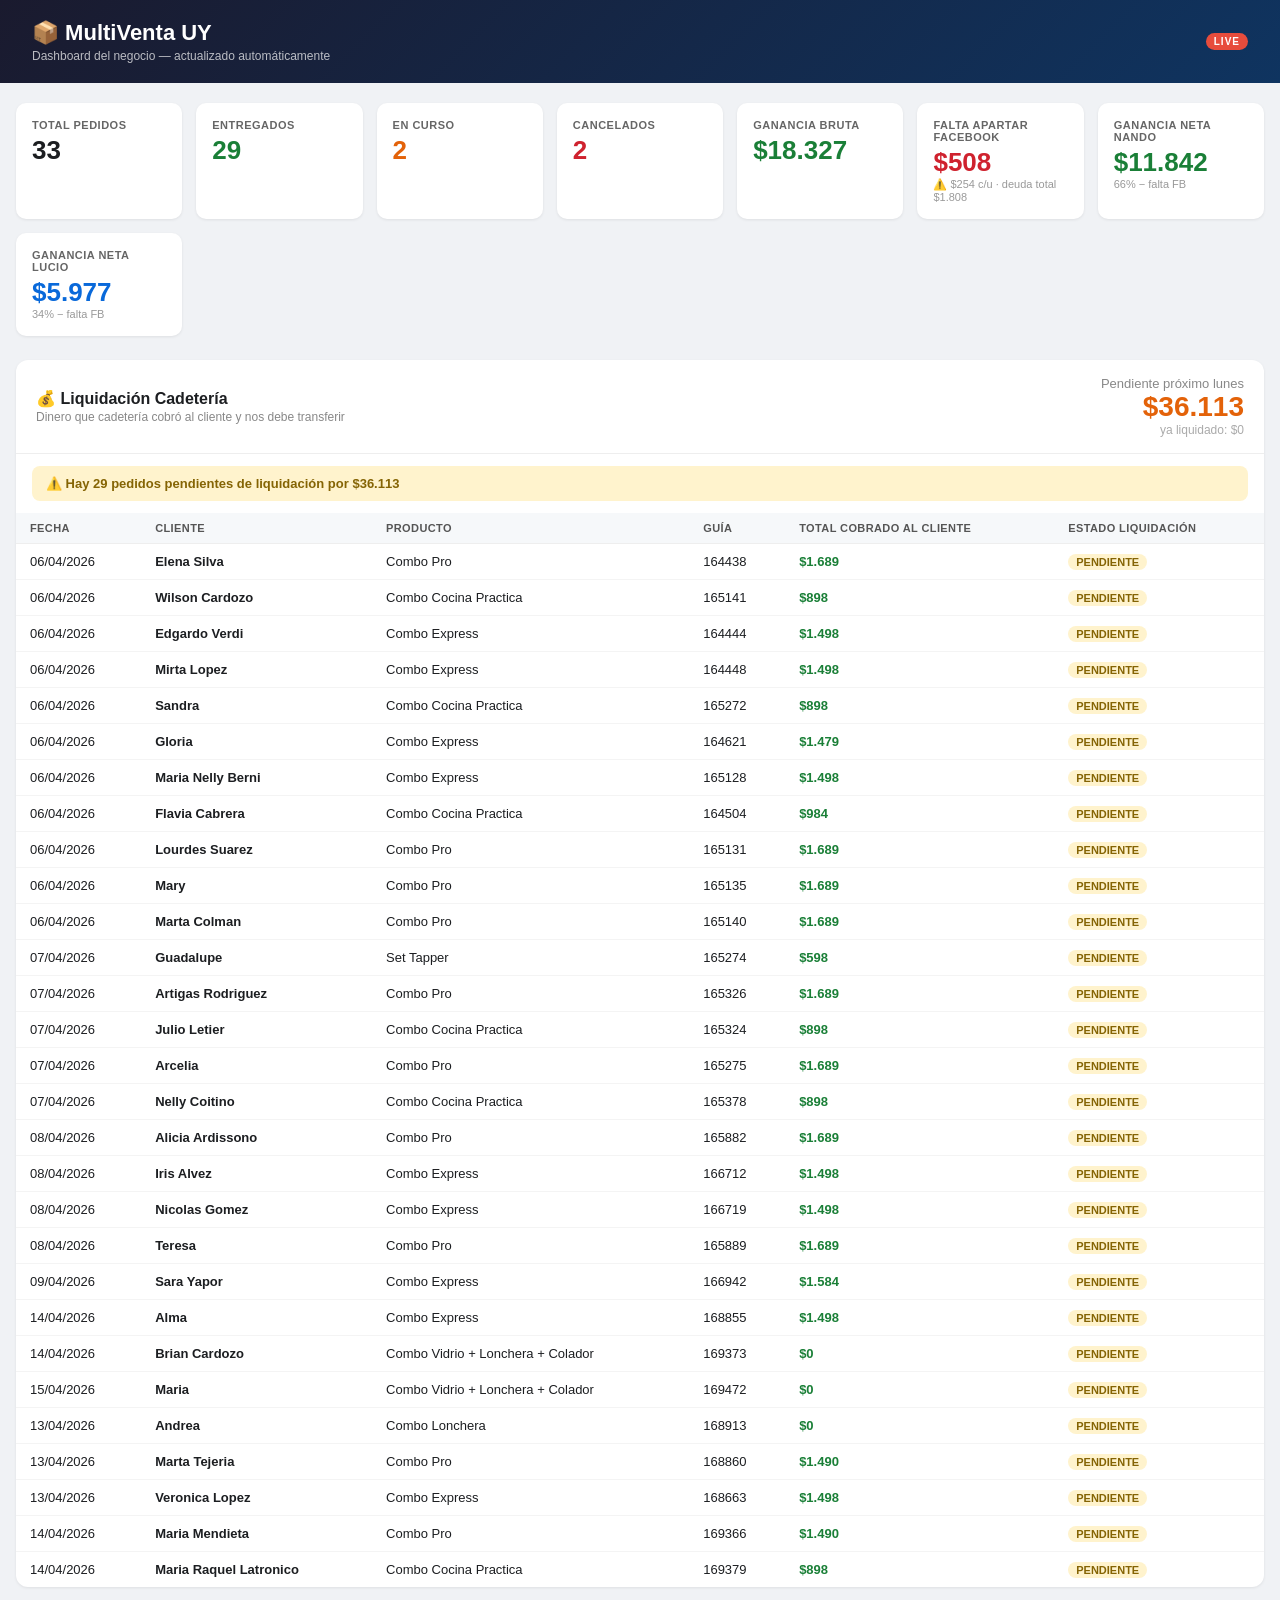
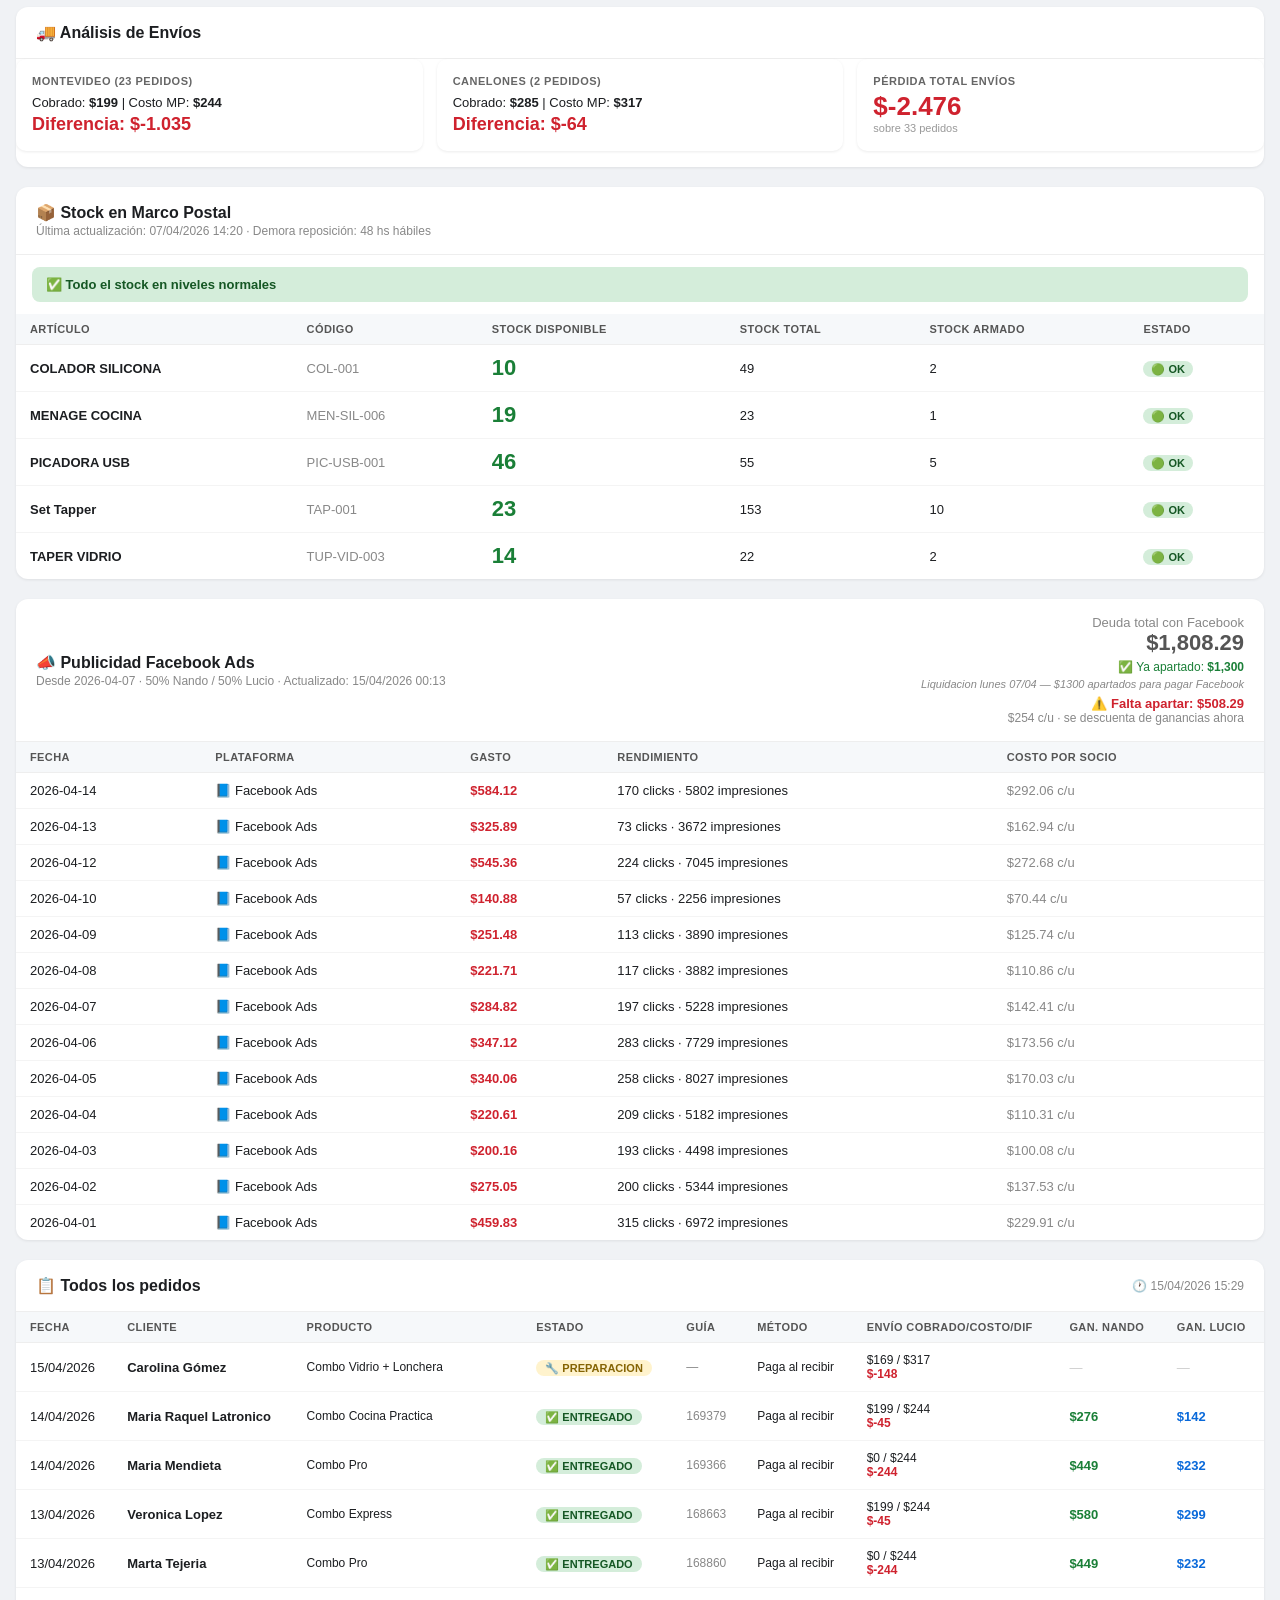
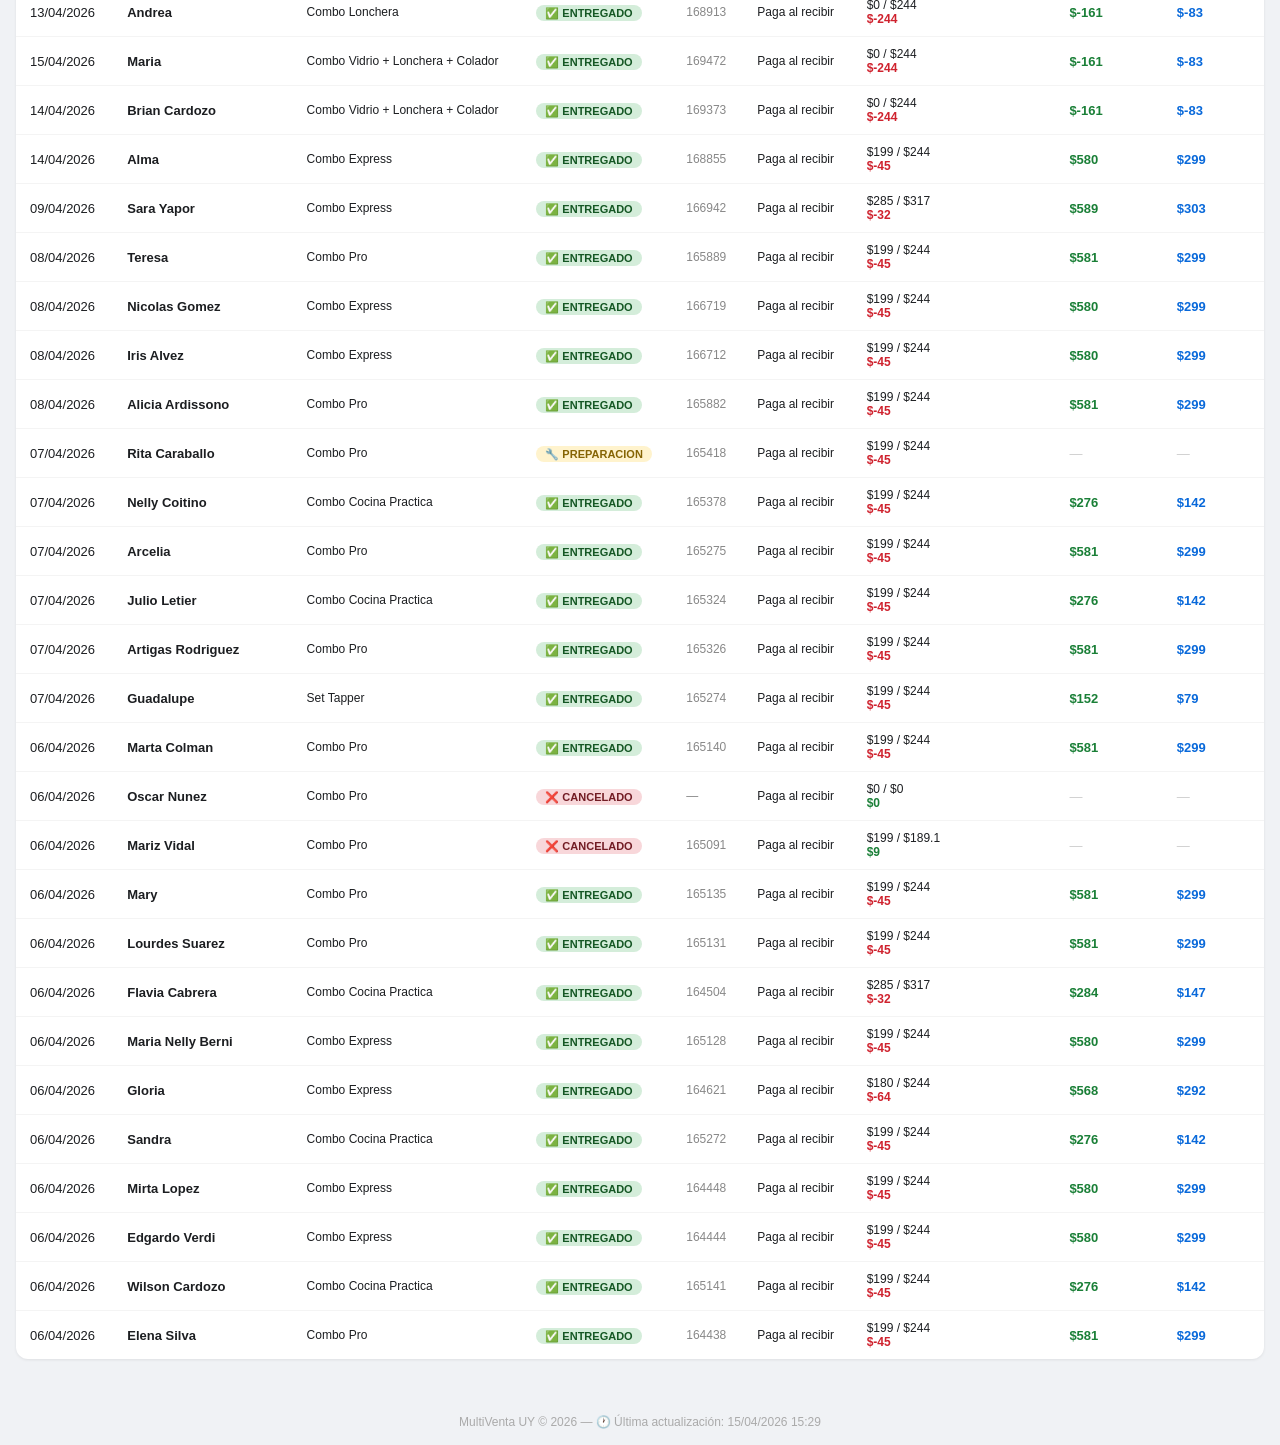
==== index.html @ f20fbdf5 "Dashboard 15/04/2026 15:29" ====
<!DOCTYPE html>
<html lang="es">
<head>
  <meta charset="UTF-8">
  <meta name="viewport" content="width=device-width,initial-scale=1">
  <title>MultiVenta UY — Dashboard</title>
  <style>
    *{box-sizing:border-box;margin:0;padding:0}
    body{font-family:-apple-system,BlinkMacSystemFont,'Segoe UI',sans-serif;background:#f0f2f5;color:#1c1e21}
    header{background:linear-gradient(135deg,#1a1a2e,#0f3460);color:white;padding:20px 32px;display:flex;align-items:center;justify-content:space-between}
    header h1{font-size:22px;font-weight:800}
    header p{font-size:12px;opacity:.7;margin-top:3px}
    .badge-live{background:#e74c3c;color:white;font-size:10px;font-weight:700;padding:3px 8px;border-radius:20px;letter-spacing:1px}
    .container{max-width:1300px;margin:0 auto;padding:20px 16px}
    .cards{display:grid;grid-template-columns:repeat(auto-fit,minmax(155px,1fr));gap:14px;margin-bottom:24px}
    .card{background:white;border-radius:10px;padding:16px;box-shadow:0 1px 3px rgba(0,0,0,.08)}
    .card .label{font-size:11px;color:#666;font-weight:700;text-transform:uppercase;letter-spacing:.5px;margin-bottom:6px}
    .card .valor{font-size:26px;font-weight:800;line-height:1}
    .card .sub{font-size:11px;color:#999;margin-top:3px}
    .card.verde .valor{color:#1a7f37}.card.azul .valor{color:#0969da}
    .card.naranja .valor{color:#e36209}.card.rojo .valor{color:#cf222e}
    .section{background:white;border-radius:12px;box-shadow:0 1px 3px rgba(0,0,0,.08);margin-bottom:20px;overflow:hidden}
    .section-header{padding:16px 20px;border-bottom:1px solid #eee;display:flex;align-items:center;justify-content:space-between;flex-wrap:wrap;gap:8px}
    .section-header h2{font-size:16px;font-weight:800}
    .sub-desc{font-size:12px;color:#888;margin-top:2px}
    .update{font-size:12px;color:#888}
    .alert-box{margin:12px 16px;padding:10px 14px;border-radius:8px;font-size:13px;font-weight:600}
    .alert-box.verde{background:#d4edda;color:#155724}
    .alert-box.naranja{background:#fff3cd;color:#856404}
    .alert-box.rojo{background:#f8d7da;color:#721c24}
    table{width:100%;border-collapse:collapse}
    th{background:#f6f8fa;padding:9px 14px;text-align:left;font-size:11px;font-weight:700;color:#555;text-transform:uppercase;letter-spacing:.4px;border-bottom:1px solid #eee}
    td{padding:10px 14px;font-size:13px;border-bottom:1px solid #f4f4f4;vertical-align:middle}
    tr:last-child td{border-bottom:none}
    tr:hover td{background:#fafbfc}
    .footer{text-align:center;padding:16px;font-size:12px;color:#aaa}
    @media(max-width:600px){.cards{grid-template-columns:1fr 1fr}td,th{padding:8px 10px;font-size:12px}}
  </style>
</head>
<body>
<header>
  <div><h1>📦 MultiVenta UY</h1><p>Dashboard del negocio — actualizado automáticamente</p></div>
  <span class="badge-live">LIVE</span>
</header>
<div class="container">
  
    <div class="cards">
      <div class="card"><div class="label">Total pedidos</div><div class="valor">33</div></div>
      <div class="card verde"><div class="label">Entregados</div><div class="valor">29</div></div>
      <div class="card naranja"><div class="label">En curso</div><div class="valor">2</div></div>
      <div class="card rojo"><div class="label">Cancelados</div><div class="valor">2</div></div>
      <div class="card"><div class="label">Ganancia bruta</div><div class="valor" style="color:#1a7f37">$18.327</div></div>
      <div class="card rojo"><div class="label">Falta apartar Facebook</div><div class="valor">$508</div><div class="sub">⚠️ $254 c/u · deuda total $1.808</div></div>
      <div class="card verde"><div class="label">Ganancia NETA Nando</div><div class="valor">$11.842</div><div class="sub">66% − falta FB</div></div>
      <div class="card azul"><div class="label">Ganancia NETA Lucio</div><div class="valor">$5.977</div><div class="sub">34% − falta FB</div></div>
    </div>
  
    <div class="section">
      <div class="section-header">
        <div>
          <h2>💰 Liquidación Cadetería</h2>
          <p class="sub-desc">Dinero que cadetería cobró al cliente y nos debe transferir</p>
        </div>
        <div style="text-align:right">
          <div style="font-size:13px;color:#888">Pendiente próximo lunes</div>
          <div style="font-size:28px;font-weight:800;color:#e36209">$36.113</div>
          <div style="font-size:12px;color:#aaa">ya liquidado: $0</div>
        </div>
      </div>
      <div class="alert-box naranja">⚠️ Hay <strong>29 pedidos</strong> pendientes de liquidación por <strong>$36.113</strong></div>
      <div style="overflow-x:auto"><table>
        <thead><tr><th>Fecha</th><th>Cliente</th><th>Producto</th><th>Guía</th><th>Total cobrado al cliente</th><th>Estado liquidación</th></tr></thead>
        <tbody><tr>
          <td>06/04/2026</td><td><strong>Elena Silva</strong></td>
          <td>Combo Pro</td><td>164438</td>
          <td style="color:#1a7f37;font-weight:700">$1.689</td>
          <td><span style="background:#fff3cd;color:#856404;padding:2px 8px;border-radius:8px;font-size:11px;font-weight:700">PENDIENTE</span></td>
        </tr><tr>
          <td>06/04/2026</td><td><strong>Wilson Cardozo</strong></td>
          <td>Combo Cocina Practica</td><td>165141</td>
          <td style="color:#1a7f37;font-weight:700">$898</td>
          <td><span style="background:#fff3cd;color:#856404;padding:2px 8px;border-radius:8px;font-size:11px;font-weight:700">PENDIENTE</span></td>
        </tr><tr>
          <td>06/04/2026</td><td><strong>Edgardo Verdi</strong></td>
          <td>Combo Express</td><td>164444</td>
          <td style="color:#1a7f37;font-weight:700">$1.498</td>
          <td><span style="background:#fff3cd;color:#856404;padding:2px 8px;border-radius:8px;font-size:11px;font-weight:700">PENDIENTE</span></td>
        </tr><tr>
          <td>06/04/2026</td><td><strong>Mirta Lopez</strong></td>
          <td>Combo Express</td><td>164448</td>
          <td style="color:#1a7f37;font-weight:700">$1.498</td>
          <td><span style="background:#fff3cd;color:#856404;padding:2px 8px;border-radius:8px;font-size:11px;font-weight:700">PENDIENTE</span></td>
        </tr><tr>
          <td>06/04/2026</td><td><strong>Sandra</strong></td>
          <td>Combo Cocina Practica</td><td>165272</td>
          <td style="color:#1a7f37;font-weight:700">$898</td>
          <td><span style="background:#fff3cd;color:#856404;padding:2px 8px;border-radius:8px;font-size:11px;font-weight:700">PENDIENTE</span></td>
        </tr><tr>
          <td>06/04/2026</td><td><strong>Gloria</strong></td>
          <td>Combo Express</td><td>164621</td>
          <td style="color:#1a7f37;font-weight:700">$1.479</td>
          <td><span style="background:#fff3cd;color:#856404;padding:2px 8px;border-radius:8px;font-size:11px;font-weight:700">PENDIENTE</span></td>
        </tr><tr>
          <td>06/04/2026</td><td><strong>Maria Nelly Berni</strong></td>
          <td>Combo Express</td><td>165128</td>
          <td style="color:#1a7f37;font-weight:700">$1.498</td>
          <td><span style="background:#fff3cd;color:#856404;padding:2px 8px;border-radius:8px;font-size:11px;font-weight:700">PENDIENTE</span></td>
        </tr><tr>
          <td>06/04/2026</td><td><strong>Flavia Cabrera</strong></td>
          <td>Combo Cocina Practica</td><td>164504</td>
          <td style="color:#1a7f37;font-weight:700">$984</td>
          <td><span style="background:#fff3cd;color:#856404;padding:2px 8px;border-radius:8px;font-size:11px;font-weight:700">PENDIENTE</span></td>
        </tr><tr>
          <td>06/04/2026</td><td><strong>Lourdes Suarez</strong></td>
          <td>Combo Pro</td><td>165131</td>
          <td style="color:#1a7f37;font-weight:700">$1.689</td>
          <td><span style="background:#fff3cd;color:#856404;padding:2px 8px;border-radius:8px;font-size:11px;font-weight:700">PENDIENTE</span></td>
        </tr><tr>
          <td>06/04/2026</td><td><strong>Mary</strong></td>
          <td>Combo Pro</td><td>165135</td>
          <td style="color:#1a7f37;font-weight:700">$1.689</td>
          <td><span style="background:#fff3cd;color:#856404;padding:2px 8px;border-radius:8px;font-size:11px;font-weight:700">PENDIENTE</span></td>
        </tr><tr>
          <td>06/04/2026</td><td><strong>Marta Colman</strong></td>
          <td>Combo Pro</td><td>165140</td>
          <td style="color:#1a7f37;font-weight:700">$1.689</td>
          <td><span style="background:#fff3cd;color:#856404;padding:2px 8px;border-radius:8px;font-size:11px;font-weight:700">PENDIENTE</span></td>
        </tr><tr>
          <td>07/04/2026</td><td><strong>Guadalupe</strong></td>
          <td>Set Tapper</td><td>165274</td>
          <td style="color:#1a7f37;font-weight:700">$598</td>
          <td><span style="background:#fff3cd;color:#856404;padding:2px 8px;border-radius:8px;font-size:11px;font-weight:700">PENDIENTE</span></td>
        </tr><tr>
          <td>07/04/2026</td><td><strong>Artigas Rodriguez</strong></td>
          <td>Combo Pro</td><td>165326</td>
          <td style="color:#1a7f37;font-weight:700">$1.689</td>
          <td><span style="background:#fff3cd;color:#856404;padding:2px 8px;border-radius:8px;font-size:11px;font-weight:700">PENDIENTE</span></td>
        </tr><tr>
          <td>07/04/2026</td><td><strong>Julio Letier</strong></td>
          <td>Combo Cocina Practica</td><td>165324</td>
          <td style="color:#1a7f37;font-weight:700">$898</td>
          <td><span style="background:#fff3cd;color:#856404;padding:2px 8px;border-radius:8px;font-size:11px;font-weight:700">PENDIENTE</span></td>
        </tr><tr>
          <td>07/04/2026</td><td><strong>Arcelia</strong></td>
          <td>Combo Pro</td><td>165275</td>
          <td style="color:#1a7f37;font-weight:700">$1.689</td>
          <td><span style="background:#fff3cd;color:#856404;padding:2px 8px;border-radius:8px;font-size:11px;font-weight:700">PENDIENTE</span></td>
        </tr><tr>
          <td>07/04/2026</td><td><strong>Nelly Coitino</strong></td>
          <td>Combo Cocina Practica</td><td>165378</td>
          <td style="color:#1a7f37;font-weight:700">$898</td>
          <td><span style="background:#fff3cd;color:#856404;padding:2px 8px;border-radius:8px;font-size:11px;font-weight:700">PENDIENTE</span></td>
        </tr><tr>
          <td>08/04/2026</td><td><strong>Alicia Ardissono</strong></td>
          <td>Combo Pro</td><td>165882</td>
          <td style="color:#1a7f37;font-weight:700">$1.689</td>
          <td><span style="background:#fff3cd;color:#856404;padding:2px 8px;border-radius:8px;font-size:11px;font-weight:700">PENDIENTE</span></td>
        </tr><tr>
          <td>08/04/2026</td><td><strong>Iris Alvez</strong></td>
          <td>Combo Express</td><td>166712</td>
          <td style="color:#1a7f37;font-weight:700">$1.498</td>
          <td><span style="background:#fff3cd;color:#856404;padding:2px 8px;border-radius:8px;font-size:11px;font-weight:700">PENDIENTE</span></td>
        </tr><tr>
          <td>08/04/2026</td><td><strong>Nicolas Gomez</strong></td>
          <td>Combo Express</td><td>166719</td>
          <td style="color:#1a7f37;font-weight:700">$1.498</td>
          <td><span style="background:#fff3cd;color:#856404;padding:2px 8px;border-radius:8px;font-size:11px;font-weight:700">PENDIENTE</span></td>
        </tr><tr>
          <td>08/04/2026</td><td><strong>Teresa</strong></td>
          <td>Combo Pro</td><td>165889</td>
          <td style="color:#1a7f37;font-weight:700">$1.689</td>
          <td><span style="background:#fff3cd;color:#856404;padding:2px 8px;border-radius:8px;font-size:11px;font-weight:700">PENDIENTE</span></td>
        </tr><tr>
          <td>09/04/2026</td><td><strong>Sara Yapor</strong></td>
          <td>Combo Express</td><td>166942</td>
          <td style="color:#1a7f37;font-weight:700">$1.584</td>
          <td><span style="background:#fff3cd;color:#856404;padding:2px 8px;border-radius:8px;font-size:11px;font-weight:700">PENDIENTE</span></td>
        </tr><tr>
          <td>14/04/2026</td><td><strong>Alma</strong></td>
          <td>Combo Express</td><td>168855</td>
          <td style="color:#1a7f37;font-weight:700">$1.498</td>
          <td><span style="background:#fff3cd;color:#856404;padding:2px 8px;border-radius:8px;font-size:11px;font-weight:700">PENDIENTE</span></td>
        </tr><tr>
          <td>14/04/2026</td><td><strong>Brian Cardozo</strong></td>
          <td>Combo Vidrio + Lonchera + Colador</td><td>169373</td>
          <td style="color:#1a7f37;font-weight:700">$0</td>
          <td><span style="background:#fff3cd;color:#856404;padding:2px 8px;border-radius:8px;font-size:11px;font-weight:700">PENDIENTE</span></td>
        </tr><tr>
          <td>15/04/2026</td><td><strong>Maria</strong></td>
          <td>Combo Vidrio + Lonchera + Colador</td><td>169472</td>
          <td style="color:#1a7f37;font-weight:700">$0</td>
          <td><span style="background:#fff3cd;color:#856404;padding:2px 8px;border-radius:8px;font-size:11px;font-weight:700">PENDIENTE</span></td>
        </tr><tr>
          <td>13/04/2026</td><td><strong>Andrea</strong></td>
          <td>Combo Lonchera</td><td>168913</td>
          <td style="color:#1a7f37;font-weight:700">$0</td>
          <td><span style="background:#fff3cd;color:#856404;padding:2px 8px;border-radius:8px;font-size:11px;font-weight:700">PENDIENTE</span></td>
        </tr><tr>
          <td>13/04/2026</td><td><strong>Marta Tejeria</strong></td>
          <td>Combo Pro</td><td>168860</td>
          <td style="color:#1a7f37;font-weight:700">$1.490</td>
          <td><span style="background:#fff3cd;color:#856404;padding:2px 8px;border-radius:8px;font-size:11px;font-weight:700">PENDIENTE</span></td>
        </tr><tr>
          <td>13/04/2026</td><td><strong>Veronica Lopez</strong></td>
          <td>Combo Express</td><td>168663</td>
          <td style="color:#1a7f37;font-weight:700">$1.498</td>
          <td><span style="background:#fff3cd;color:#856404;padding:2px 8px;border-radius:8px;font-size:11px;font-weight:700">PENDIENTE</span></td>
        </tr><tr>
          <td>14/04/2026</td><td><strong>Maria Mendieta</strong></td>
          <td>Combo Pro</td><td>169366</td>
          <td style="color:#1a7f37;font-weight:700">$1.490</td>
          <td><span style="background:#fff3cd;color:#856404;padding:2px 8px;border-radius:8px;font-size:11px;font-weight:700">PENDIENTE</span></td>
        </tr><tr>
          <td>14/04/2026</td><td><strong>Maria Raquel Latronico</strong></td>
          <td>Combo Cocina Practica</td><td>169379</td>
          <td style="color:#1a7f37;font-weight:700">$898</td>
          <td><span style="background:#fff3cd;color:#856404;padding:2px 8px;border-radius:8px;font-size:11px;font-weight:700">PENDIENTE</span></td>
        </tr></tbody>
      </table></div>
    </div>
  
    <div class="section">
      <div class="section-header"><h2>🚚 Análisis de Envíos</h2></div>
      <div class="cards" style="margin:0 0 16px 0">
        <div class="card"><div class="label">Montevideo (23 pedidos)</div>
          <div style="font-size:13px;margin-top:8px">Cobrado: <strong>$199</strong> | Costo MP: <strong>$244</strong></div>
          <div style="color:#cf222e;font-weight:700;font-size:18px;margin-top:4px">Diferencia: $-1.035</div>
        </div>
        <div class="card"><div class="label">Canelones (2 pedidos)</div>
          <div style="font-size:13px;margin-top:8px">Cobrado: <strong>$285</strong> | Costo MP: <strong>$317</strong></div>
          <div style="color:#cf222e;font-weight:700;font-size:18px;margin-top:4px">Diferencia: $-64</div>
        </div>
        <div class="card rojo"><div class="label">Pérdida total envíos</div>
          <div class="valor">$-2.476</div>
          <div class="sub">sobre 33 pedidos</div>
        </div>
      </div>
    </div>
  
    <div class="section">
      <div class="section-header">
        <div><h2>📦 Stock en Marco Postal</h2><p class="sub-desc">Última actualización: 07/04/2026 14:20 · Demora reposición: 48 hs hábiles</p></div>
      </div>
      <div class="alert-box verde">✅ Todo el stock en niveles normales</div>
      <div style="overflow-x:auto"><table>
        <thead><tr><th>Artículo</th><th>Código</th><th>Stock disponible</th><th>Stock total</th><th>Stock armado</th><th>Estado</th></tr></thead>
        <tbody><tr>
          <td><strong>COLADOR SILICONA</strong></td><td style="color:#888">COL-001</td>
          <td style="font-size:22px;font-weight:800;color:#1a7f37">10</td>
          <td>49</td>
          <td>2</td>
          <td><span style="background:#d4edda;color:#155724;padding:2px 8px;border-radius:8px;font-size:11px;font-weight:700">🟢 OK</span></td>
        </tr><tr>
          <td><strong>MENAGE COCINA</strong></td><td style="color:#888">MEN-SIL-006</td>
          <td style="font-size:22px;font-weight:800;color:#1a7f37">19</td>
          <td>23</td>
          <td>1</td>
          <td><span style="background:#d4edda;color:#155724;padding:2px 8px;border-radius:8px;font-size:11px;font-weight:700">🟢 OK</span></td>
        </tr><tr>
          <td><strong>PICADORA USB</strong></td><td style="color:#888">PIC-USB-001</td>
          <td style="font-size:22px;font-weight:800;color:#1a7f37">46</td>
          <td>55</td>
          <td>5</td>
          <td><span style="background:#d4edda;color:#155724;padding:2px 8px;border-radius:8px;font-size:11px;font-weight:700">🟢 OK</span></td>
        </tr><tr>
          <td><strong>Set Tapper</strong></td><td style="color:#888">TAP-001</td>
          <td style="font-size:22px;font-weight:800;color:#1a7f37">23</td>
          <td>153</td>
          <td>10</td>
          <td><span style="background:#d4edda;color:#155724;padding:2px 8px;border-radius:8px;font-size:11px;font-weight:700">🟢 OK</span></td>
        </tr><tr>
          <td><strong>TAPER VIDRIO</strong></td><td style="color:#888">TUP-VID-003</td>
          <td style="font-size:22px;font-weight:800;color:#1a7f37">14</td>
          <td>22</td>
          <td>2</td>
          <td><span style="background:#d4edda;color:#155724;padding:2px 8px;border-radius:8px;font-size:11px;font-weight:700">🟢 OK</span></td>
        </tr></tbody>
      </table></div>
    </div>
  
    <div class="section">
      <div class="section-header">
        <div><h2>📣 Publicidad Facebook Ads</h2><p class="sub-desc">Desde 2026-04-07 · 50% Nando / 50% Lucio · Actualizado: 15/04/2026 00:13</p></div>
        <div style="text-align:right">
          <div style="font-size:13px;color:#888">Deuda total con Facebook</div>
          <div style="font-size:22px;font-weight:800;color:#555">$1,808.29</div>
          <div style="font-size:12px;color:#1a7f37;margin-top:4px">✅ Ya apartado: <strong>$1,300</strong></div>
          <div style="font-size:11px;color:#888;margin-top:4px;font-style:italic">Liquidacion lunes 07/04 — $1300 apartados para pagar Facebook</div>
          <div style="font-size:13px;color:#cf222e;font-weight:700;margin-top:6px">⚠️ Falta apartar: $508.29</div>
          <div style="font-size:12px;color:#888">$254 c/u · se descuenta de ganancias ahora</div>
        </div>
      </div>
      <div style="overflow-x:auto"><table>
        <thead><tr><th>Fecha</th><th>Plataforma</th><th>Gasto</th><th>Rendimiento</th><th>Costo por socio</th></tr></thead>
        <tbody><tr>
          <td>2026-04-14</td>
          <td>📘 Facebook Ads</td>
          <td style="color:#cf222e;font-weight:700">$584.12</td>
          <td>170 clicks · 5802 impresiones</td>
          <td style="color:#888">$292.06 c/u</td>
        </tr><tr>
          <td>2026-04-13</td>
          <td>📘 Facebook Ads</td>
          <td style="color:#cf222e;font-weight:700">$325.89</td>
          <td>73 clicks · 3672 impresiones</td>
          <td style="color:#888">$162.94 c/u</td>
        </tr><tr>
          <td>2026-04-12</td>
          <td>📘 Facebook Ads</td>
          <td style="color:#cf222e;font-weight:700">$545.36</td>
          <td>224 clicks · 7045 impresiones</td>
          <td style="color:#888">$272.68 c/u</td>
        </tr><tr>
          <td>2026-04-10</td>
          <td>📘 Facebook Ads</td>
          <td style="color:#cf222e;font-weight:700">$140.88</td>
          <td>57 clicks · 2256 impresiones</td>
          <td style="color:#888">$70.44 c/u</td>
        </tr><tr>
          <td>2026-04-09</td>
          <td>📘 Facebook Ads</td>
          <td style="color:#cf222e;font-weight:700">$251.48</td>
          <td>113 clicks · 3890 impresiones</td>
          <td style="color:#888">$125.74 c/u</td>
        </tr><tr>
          <td>2026-04-08</td>
          <td>📘 Facebook Ads</td>
          <td style="color:#cf222e;font-weight:700">$221.71</td>
          <td>117 clicks · 3882 impresiones</td>
          <td style="color:#888">$110.86 c/u</td>
        </tr><tr>
          <td>2026-04-07</td>
          <td>📘 Facebook Ads</td>
          <td style="color:#cf222e;font-weight:700">$284.82</td>
          <td>197 clicks · 5228 impresiones</td>
          <td style="color:#888">$142.41 c/u</td>
        </tr><tr>
          <td>2026-04-06</td>
          <td>📘 Facebook Ads</td>
          <td style="color:#cf222e;font-weight:700">$347.12</td>
          <td>283 clicks · 7729 impresiones</td>
          <td style="color:#888">$173.56 c/u</td>
        </tr><tr>
          <td>2026-04-05</td>
          <td>📘 Facebook Ads</td>
          <td style="color:#cf222e;font-weight:700">$340.06</td>
          <td>258 clicks · 8027 impresiones</td>
          <td style="color:#888">$170.03 c/u</td>
        </tr><tr>
          <td>2026-04-04</td>
          <td>📘 Facebook Ads</td>
          <td style="color:#cf222e;font-weight:700">$220.61</td>
          <td>209 clicks · 5182 impresiones</td>
          <td style="color:#888">$110.31 c/u</td>
        </tr><tr>
          <td>2026-04-03</td>
          <td>📘 Facebook Ads</td>
          <td style="color:#cf222e;font-weight:700">$200.16</td>
          <td>193 clicks · 4498 impresiones</td>
          <td style="color:#888">$100.08 c/u</td>
        </tr><tr>
          <td>2026-04-02</td>
          <td>📘 Facebook Ads</td>
          <td style="color:#cf222e;font-weight:700">$275.05</td>
          <td>200 clicks · 5344 impresiones</td>
          <td style="color:#888">$137.53 c/u</td>
        </tr><tr>
          <td>2026-04-01</td>
          <td>📘 Facebook Ads</td>
          <td style="color:#cf222e;font-weight:700">$459.83</td>
          <td>315 clicks · 6972 impresiones</td>
          <td style="color:#888">$229.91 c/u</td>
        </tr></tbody>
      </table></div>
    </div>
  
    <div class="section">
      <div class="section-header"><h2>📋 Todos los pedidos</h2><span class="update">🕐 15/04/2026 15:29</span></div>
      <div style="overflow-x:auto"><table>
        <thead><tr><th>Fecha</th><th>Cliente</th><th>Producto</th><th>Estado</th><th>Guía</th><th>Método</th><th>Envío cobrado/costo/dif</th><th>Gan. Nando</th><th>Gan. Lucio</th></tr></thead>
        <tbody><tr>
          <td>15/04/2026</td>
          <td><strong>Carolina Gómez</strong></td>
          <td style="font-size:12px">Combo Vidrio + Lonchera</td>
          <td><span style="background:#fff3cd;color:#856404;padding:2px 9px;border-radius:10px;font-size:11px;font-weight:700;white-space:nowrap">🔧 PREPARACION</span></td>
          <td style="color:#888;font-size:12px">—</td>
          <td style="font-size:12px">Paga al recibir</td>
          <td style="font-size:12px">$169 / $317<br><span style="color:#cf222e;font-weight:700">$-148</span></td>
          <td><span style="color:#ccc">—</span></td>
          <td><span style="color:#ccc">—</span></td>
        </tr><tr>
          <td>14/04/2026</td>
          <td><strong>Maria Raquel Latronico</strong></td>
          <td style="font-size:12px">Combo Cocina Practica</td>
          <td><span style="background:#d4edda;color:#155724;padding:2px 9px;border-radius:10px;font-size:11px;font-weight:700;white-space:nowrap">✅ ENTREGADO</span></td>
          <td style="color:#888;font-size:12px">169379</td>
          <td style="font-size:12px">Paga al recibir</td>
          <td style="font-size:12px">$199 / $244<br><span style="color:#cf222e;font-weight:700">$-45</span></td>
          <td><span style="color:#1a7f37;font-weight:700">$276</span></td>
          <td><span style="color:#0969da;font-weight:700">$142</span></td>
        </tr><tr>
          <td>14/04/2026</td>
          <td><strong>Maria Mendieta</strong></td>
          <td style="font-size:12px">Combo Pro</td>
          <td><span style="background:#d4edda;color:#155724;padding:2px 9px;border-radius:10px;font-size:11px;font-weight:700;white-space:nowrap">✅ ENTREGADO</span></td>
          <td style="color:#888;font-size:12px">169366</td>
          <td style="font-size:12px">Paga al recibir</td>
          <td style="font-size:12px">$0 / $244<br><span style="color:#cf222e;font-weight:700">$-244</span></td>
          <td><span style="color:#1a7f37;font-weight:700">$449</span></td>
          <td><span style="color:#0969da;font-weight:700">$232</span></td>
        </tr><tr>
          <td>13/04/2026</td>
          <td><strong>Veronica Lopez</strong></td>
          <td style="font-size:12px">Combo Express</td>
          <td><span style="background:#d4edda;color:#155724;padding:2px 9px;border-radius:10px;font-size:11px;font-weight:700;white-space:nowrap">✅ ENTREGADO</span></td>
          <td style="color:#888;font-size:12px">168663</td>
          <td style="font-size:12px">Paga al recibir</td>
          <td style="font-size:12px">$199 / $244<br><span style="color:#cf222e;font-weight:700">$-45</span></td>
          <td><span style="color:#1a7f37;font-weight:700">$580</span></td>
          <td><span style="color:#0969da;font-weight:700">$299</span></td>
        </tr><tr>
          <td>13/04/2026</td>
          <td><strong>Marta Tejeria</strong></td>
          <td style="font-size:12px">Combo Pro</td>
          <td><span style="background:#d4edda;color:#155724;padding:2px 9px;border-radius:10px;font-size:11px;font-weight:700;white-space:nowrap">✅ ENTREGADO</span></td>
          <td style="color:#888;font-size:12px">168860</td>
          <td style="font-size:12px">Paga al recibir</td>
          <td style="font-size:12px">$0 / $244<br><span style="color:#cf222e;font-weight:700">$-244</span></td>
          <td><span style="color:#1a7f37;font-weight:700">$449</span></td>
          <td><span style="color:#0969da;font-weight:700">$232</span></td>
        </tr><tr>
          <td>13/04/2026</td>
          <td><strong>Andrea</strong></td>
          <td style="font-size:12px">Combo Lonchera</td>
          <td><span style="background:#d4edda;color:#155724;padding:2px 9px;border-radius:10px;font-size:11px;font-weight:700;white-space:nowrap">✅ ENTREGADO</span></td>
          <td style="color:#888;font-size:12px">168913</td>
          <td style="font-size:12px">Paga al recibir</td>
          <td style="font-size:12px">$0 / $244<br><span style="color:#cf222e;font-weight:700">$-244</span></td>
          <td><span style="color:#1a7f37;font-weight:700">$-161</span></td>
          <td><span style="color:#0969da;font-weight:700">$-83</span></td>
        </tr><tr>
          <td>15/04/2026</td>
          <td><strong>Maria</strong></td>
          <td style="font-size:12px">Combo Vidrio + Lonchera + Colador</td>
          <td><span style="background:#d4edda;color:#155724;padding:2px 9px;border-radius:10px;font-size:11px;font-weight:700;white-space:nowrap">✅ ENTREGADO</span></td>
          <td style="color:#888;font-size:12px">169472</td>
          <td style="font-size:12px">Paga al recibir</td>
          <td style="font-size:12px">$0 / $244<br><span style="color:#cf222e;font-weight:700">$-244</span></td>
          <td><span style="color:#1a7f37;font-weight:700">$-161</span></td>
          <td><span style="color:#0969da;font-weight:700">$-83</span></td>
        </tr><tr>
          <td>14/04/2026</td>
          <td><strong>Brian Cardozo</strong></td>
          <td style="font-size:12px">Combo Vidrio + Lonchera + Colador</td>
          <td><span style="background:#d4edda;color:#155724;padding:2px 9px;border-radius:10px;font-size:11px;font-weight:700;white-space:nowrap">✅ ENTREGADO</span></td>
          <td style="color:#888;font-size:12px">169373</td>
          <td style="font-size:12px">Paga al recibir</td>
          <td style="font-size:12px">$0 / $244<br><span style="color:#cf222e;font-weight:700">$-244</span></td>
          <td><span style="color:#1a7f37;font-weight:700">$-161</span></td>
          <td><span style="color:#0969da;font-weight:700">$-83</span></td>
        </tr><tr>
          <td>14/04/2026</td>
          <td><strong>Alma</strong></td>
          <td style="font-size:12px">Combo Express</td>
          <td><span style="background:#d4edda;color:#155724;padding:2px 9px;border-radius:10px;font-size:11px;font-weight:700;white-space:nowrap">✅ ENTREGADO</span></td>
          <td style="color:#888;font-size:12px">168855</td>
          <td style="font-size:12px">Paga al recibir</td>
          <td style="font-size:12px">$199 / $244<br><span style="color:#cf222e;font-weight:700">$-45</span></td>
          <td><span style="color:#1a7f37;font-weight:700">$580</span></td>
          <td><span style="color:#0969da;font-weight:700">$299</span></td>
        </tr><tr>
          <td>09/04/2026</td>
          <td><strong>Sara Yapor</strong></td>
          <td style="font-size:12px">Combo Express</td>
          <td><span style="background:#d4edda;color:#155724;padding:2px 9px;border-radius:10px;font-size:11px;font-weight:700;white-space:nowrap">✅ ENTREGADO</span></td>
          <td style="color:#888;font-size:12px">166942</td>
          <td style="font-size:12px">Paga al recibir</td>
          <td style="font-size:12px">$285 / $317<br><span style="color:#cf222e;font-weight:700">$-32</span></td>
          <td><span style="color:#1a7f37;font-weight:700">$589</span></td>
          <td><span style="color:#0969da;font-weight:700">$303</span></td>
        </tr><tr>
          <td>08/04/2026</td>
          <td><strong>Teresa</strong></td>
          <td style="font-size:12px">Combo Pro</td>
          <td><span style="background:#d4edda;color:#155724;padding:2px 9px;border-radius:10px;font-size:11px;font-weight:700;white-space:nowrap">✅ ENTREGADO</span></td>
          <td style="color:#888;font-size:12px">165889</td>
          <td style="font-size:12px">Paga al recibir</td>
          <td style="font-size:12px">$199 / $244<br><span style="color:#cf222e;font-weight:700">$-45</span></td>
          <td><span style="color:#1a7f37;font-weight:700">$581</span></td>
          <td><span style="color:#0969da;font-weight:700">$299</span></td>
        </tr><tr>
          <td>08/04/2026</td>
          <td><strong>Nicolas Gomez</strong></td>
          <td style="font-size:12px">Combo Express</td>
          <td><span style="background:#d4edda;color:#155724;padding:2px 9px;border-radius:10px;font-size:11px;font-weight:700;white-space:nowrap">✅ ENTREGADO</span></td>
          <td style="color:#888;font-size:12px">166719</td>
          <td style="font-size:12px">Paga al recibir</td>
          <td style="font-size:12px">$199 / $244<br><span style="color:#cf222e;font-weight:700">$-45</span></td>
          <td><span style="color:#1a7f37;font-weight:700">$580</span></td>
          <td><span style="color:#0969da;font-weight:700">$299</span></td>
        </tr><tr>
          <td>08/04/2026</td>
          <td><strong>Iris Alvez</strong></td>
          <td style="font-size:12px">Combo Express</td>
          <td><span style="background:#d4edda;color:#155724;padding:2px 9px;border-radius:10px;font-size:11px;font-weight:700;white-space:nowrap">✅ ENTREGADO</span></td>
          <td style="color:#888;font-size:12px">166712</td>
          <td style="font-size:12px">Paga al recibir</td>
          <td style="font-size:12px">$199 / $244<br><span style="color:#cf222e;font-weight:700">$-45</span></td>
          <td><span style="color:#1a7f37;font-weight:700">$580</span></td>
          <td><span style="color:#0969da;font-weight:700">$299</span></td>
        </tr><tr>
          <td>08/04/2026</td>
          <td><strong>Alicia Ardissono</strong></td>
          <td style="font-size:12px">Combo Pro</td>
          <td><span style="background:#d4edda;color:#155724;padding:2px 9px;border-radius:10px;font-size:11px;font-weight:700;white-space:nowrap">✅ ENTREGADO</span></td>
          <td style="color:#888;font-size:12px">165882</td>
          <td style="font-size:12px">Paga al recibir</td>
          <td style="font-size:12px">$199 / $244<br><span style="color:#cf222e;font-weight:700">$-45</span></td>
          <td><span style="color:#1a7f37;font-weight:700">$581</span></td>
          <td><span style="color:#0969da;font-weight:700">$299</span></td>
        </tr><tr>
          <td>07/04/2026</td>
          <td><strong>Rita Caraballo</strong></td>
          <td style="font-size:12px">Combo Pro</td>
          <td><span style="background:#fff3cd;color:#856404;padding:2px 9px;border-radius:10px;font-size:11px;font-weight:700;white-space:nowrap">🔧 PREPARACION</span></td>
          <td style="color:#888;font-size:12px">165418</td>
          <td style="font-size:12px">Paga al recibir</td>
          <td style="font-size:12px">$199 / $244<br><span style="color:#cf222e;font-weight:700">$-45</span></td>
          <td><span style="color:#ccc">—</span></td>
          <td><span style="color:#ccc">—</span></td>
        </tr><tr>
          <td>07/04/2026</td>
          <td><strong>Nelly Coitino</strong></td>
          <td style="font-size:12px">Combo Cocina Practica</td>
          <td><span style="background:#d4edda;color:#155724;padding:2px 9px;border-radius:10px;font-size:11px;font-weight:700;white-space:nowrap">✅ ENTREGADO</span></td>
          <td style="color:#888;font-size:12px">165378</td>
          <td style="font-size:12px">Paga al recibir</td>
          <td style="font-size:12px">$199 / $244<br><span style="color:#cf222e;font-weight:700">$-45</span></td>
          <td><span style="color:#1a7f37;font-weight:700">$276</span></td>
          <td><span style="color:#0969da;font-weight:700">$142</span></td>
        </tr><tr>
          <td>07/04/2026</td>
          <td><strong>Arcelia</strong></td>
          <td style="font-size:12px">Combo Pro</td>
          <td><span style="background:#d4edda;color:#155724;padding:2px 9px;border-radius:10px;font-size:11px;font-weight:700;white-space:nowrap">✅ ENTREGADO</span></td>
          <td style="color:#888;font-size:12px">165275</td>
          <td style="font-size:12px">Paga al recibir</td>
          <td style="font-size:12px">$199 / $244<br><span style="color:#cf222e;font-weight:700">$-45</span></td>
          <td><span style="color:#1a7f37;font-weight:700">$581</span></td>
          <td><span style="color:#0969da;font-weight:700">$299</span></td>
        </tr><tr>
          <td>07/04/2026</td>
          <td><strong>Julio Letier</strong></td>
          <td style="font-size:12px">Combo Cocina Practica</td>
          <td><span style="background:#d4edda;color:#155724;padding:2px 9px;border-radius:10px;font-size:11px;font-weight:700;white-space:nowrap">✅ ENTREGADO</span></td>
          <td style="color:#888;font-size:12px">165324</td>
          <td style="font-size:12px">Paga al recibir</td>
          <td style="font-size:12px">$199 / $244<br><span style="color:#cf222e;font-weight:700">$-45</span></td>
          <td><span style="color:#1a7f37;font-weight:700">$276</span></td>
          <td><span style="color:#0969da;font-weight:700">$142</span></td>
        </tr><tr>
          <td>07/04/2026</td>
          <td><strong>Artigas Rodriguez</strong></td>
          <td style="font-size:12px">Combo Pro</td>
          <td><span style="background:#d4edda;color:#155724;padding:2px 9px;border-radius:10px;font-size:11px;font-weight:700;white-space:nowrap">✅ ENTREGADO</span></td>
          <td style="color:#888;font-size:12px">165326</td>
          <td style="font-size:12px">Paga al recibir</td>
          <td style="font-size:12px">$199 / $244<br><span style="color:#cf222e;font-weight:700">$-45</span></td>
          <td><span style="color:#1a7f37;font-weight:700">$581</span></td>
          <td><span style="color:#0969da;font-weight:700">$299</span></td>
        </tr><tr>
          <td>07/04/2026</td>
          <td><strong>Guadalupe</strong></td>
          <td style="font-size:12px">Set Tapper</td>
          <td><span style="background:#d4edda;color:#155724;padding:2px 9px;border-radius:10px;font-size:11px;font-weight:700;white-space:nowrap">✅ ENTREGADO</span></td>
          <td style="color:#888;font-size:12px">165274</td>
          <td style="font-size:12px">Paga al recibir</td>
          <td style="font-size:12px">$199 / $244<br><span style="color:#cf222e;font-weight:700">$-45</span></td>
          <td><span style="color:#1a7f37;font-weight:700">$152</span></td>
          <td><span style="color:#0969da;font-weight:700">$79</span></td>
        </tr><tr>
          <td>06/04/2026</td>
          <td><strong>Marta Colman</strong></td>
          <td style="font-size:12px">Combo Pro</td>
          <td><span style="background:#d4edda;color:#155724;padding:2px 9px;border-radius:10px;font-size:11px;font-weight:700;white-space:nowrap">✅ ENTREGADO</span></td>
          <td style="color:#888;font-size:12px">165140</td>
          <td style="font-size:12px">Paga al recibir</td>
          <td style="font-size:12px">$199 / $244<br><span style="color:#cf222e;font-weight:700">$-45</span></td>
          <td><span style="color:#1a7f37;font-weight:700">$581</span></td>
          <td><span style="color:#0969da;font-weight:700">$299</span></td>
        </tr><tr>
          <td>06/04/2026</td>
          <td><strong>Oscar Nunez</strong></td>
          <td style="font-size:12px">Combo Pro</td>
          <td><span style="background:#f8d7da;color:#721c24;padding:2px 9px;border-radius:10px;font-size:11px;font-weight:700;white-space:nowrap">❌ CANCELADO</span></td>
          <td style="color:#888;font-size:12px">—</td>
          <td style="font-size:12px">Paga al recibir</td>
          <td style="font-size:12px">$0 / $0<br><span style="color:#1a7f37;font-weight:700">$0</span></td>
          <td><span style="color:#ccc">—</span></td>
          <td><span style="color:#ccc">—</span></td>
        </tr><tr>
          <td>06/04/2026</td>
          <td><strong>Mariz Vidal</strong></td>
          <td style="font-size:12px">Combo Pro</td>
          <td><span style="background:#f8d7da;color:#721c24;padding:2px 9px;border-radius:10px;font-size:11px;font-weight:700;white-space:nowrap">❌ CANCELADO</span></td>
          <td style="color:#888;font-size:12px">165091</td>
          <td style="font-size:12px">Paga al recibir</td>
          <td style="font-size:12px">$199 / $189.1<br><span style="color:#1a7f37;font-weight:700">$9</span></td>
          <td><span style="color:#ccc">—</span></td>
          <td><span style="color:#ccc">—</span></td>
        </tr><tr>
          <td>06/04/2026</td>
          <td><strong>Mary</strong></td>
          <td style="font-size:12px">Combo Pro</td>
          <td><span style="background:#d4edda;color:#155724;padding:2px 9px;border-radius:10px;font-size:11px;font-weight:700;white-space:nowrap">✅ ENTREGADO</span></td>
          <td style="color:#888;font-size:12px">165135</td>
          <td style="font-size:12px">Paga al recibir</td>
          <td style="font-size:12px">$199 / $244<br><span style="color:#cf222e;font-weight:700">$-45</span></td>
          <td><span style="color:#1a7f37;font-weight:700">$581</span></td>
          <td><span style="color:#0969da;font-weight:700">$299</span></td>
        </tr><tr>
          <td>06/04/2026</td>
          <td><strong>Lourdes Suarez</strong></td>
          <td style="font-size:12px">Combo Pro</td>
          <td><span style="background:#d4edda;color:#155724;padding:2px 9px;border-radius:10px;font-size:11px;font-weight:700;white-space:nowrap">✅ ENTREGADO</span></td>
          <td style="color:#888;font-size:12px">165131</td>
          <td style="font-size:12px">Paga al recibir</td>
          <td style="font-size:12px">$199 / $244<br><span style="color:#cf222e;font-weight:700">$-45</span></td>
          <td><span style="color:#1a7f37;font-weight:700">$581</span></td>
          <td><span style="color:#0969da;font-weight:700">$299</span></td>
        </tr><tr>
          <td>06/04/2026</td>
          <td><strong>Flavia Cabrera</strong></td>
          <td style="font-size:12px">Combo Cocina Practica</td>
          <td><span style="background:#d4edda;color:#155724;padding:2px 9px;border-radius:10px;font-size:11px;font-weight:700;white-space:nowrap">✅ ENTREGADO</span></td>
          <td style="color:#888;font-size:12px">164504</td>
          <td style="font-size:12px">Paga al recibir</td>
          <td style="font-size:12px">$285 / $317<br><span style="color:#cf222e;font-weight:700">$-32</span></td>
          <td><span style="color:#1a7f37;font-weight:700">$284</span></td>
          <td><span style="color:#0969da;font-weight:700">$147</span></td>
        </tr><tr>
          <td>06/04/2026</td>
          <td><strong>Maria Nelly Berni</strong></td>
          <td style="font-size:12px">Combo Express</td>
          <td><span style="background:#d4edda;color:#155724;padding:2px 9px;border-radius:10px;font-size:11px;font-weight:700;white-space:nowrap">✅ ENTREGADO</span></td>
          <td style="color:#888;font-size:12px">165128</td>
          <td style="font-size:12px">Paga al recibir</td>
          <td style="font-size:12px">$199 / $244<br><span style="color:#cf222e;font-weight:700">$-45</span></td>
          <td><span style="color:#1a7f37;font-weight:700">$580</span></td>
          <td><span style="color:#0969da;font-weight:700">$299</span></td>
        </tr><tr>
          <td>06/04/2026</td>
          <td><strong>Gloria</strong></td>
          <td style="font-size:12px">Combo Express</td>
          <td><span style="background:#d4edda;color:#155724;padding:2px 9px;border-radius:10px;font-size:11px;font-weight:700;white-space:nowrap">✅ ENTREGADO</span></td>
          <td style="color:#888;font-size:12px">164621</td>
          <td style="font-size:12px">Paga al recibir</td>
          <td style="font-size:12px">$180 / $244<br><span style="color:#cf222e;font-weight:700">$-64</span></td>
          <td><span style="color:#1a7f37;font-weight:700">$568</span></td>
          <td><span style="color:#0969da;font-weight:700">$292</span></td>
        </tr><tr>
          <td>06/04/2026</td>
          <td><strong>Sandra</strong></td>
          <td style="font-size:12px">Combo Cocina Practica</td>
          <td><span style="background:#d4edda;color:#155724;padding:2px 9px;border-radius:10px;font-size:11px;font-weight:700;white-space:nowrap">✅ ENTREGADO</span></td>
          <td style="color:#888;font-size:12px">165272</td>
          <td style="font-size:12px">Paga al recibir</td>
          <td style="font-size:12px">$199 / $244<br><span style="color:#cf222e;font-weight:700">$-45</span></td>
          <td><span style="color:#1a7f37;font-weight:700">$276</span></td>
          <td><span style="color:#0969da;font-weight:700">$142</span></td>
        </tr><tr>
          <td>06/04/2026</td>
          <td><strong>Mirta Lopez</strong></td>
          <td style="font-size:12px">Combo Express</td>
          <td><span style="background:#d4edda;color:#155724;padding:2px 9px;border-radius:10px;font-size:11px;font-weight:700;white-space:nowrap">✅ ENTREGADO</span></td>
          <td style="color:#888;font-size:12px">164448</td>
          <td style="font-size:12px">Paga al recibir</td>
          <td style="font-size:12px">$199 / $244<br><span style="color:#cf222e;font-weight:700">$-45</span></td>
          <td><span style="color:#1a7f37;font-weight:700">$580</span></td>
          <td><span style="color:#0969da;font-weight:700">$299</span></td>
        </tr><tr>
          <td>06/04/2026</td>
          <td><strong>Edgardo Verdi</strong></td>
          <td style="font-size:12px">Combo Express</td>
          <td><span style="background:#d4edda;color:#155724;padding:2px 9px;border-radius:10px;font-size:11px;font-weight:700;white-space:nowrap">✅ ENTREGADO</span></td>
          <td style="color:#888;font-size:12px">164444</td>
          <td style="font-size:12px">Paga al recibir</td>
          <td style="font-size:12px">$199 / $244<br><span style="color:#cf222e;font-weight:700">$-45</span></td>
          <td><span style="color:#1a7f37;font-weight:700">$580</span></td>
          <td><span style="color:#0969da;font-weight:700">$299</span></td>
        </tr><tr>
          <td>06/04/2026</td>
          <td><strong>Wilson Cardozo</strong></td>
          <td style="font-size:12px">Combo Cocina Practica</td>
          <td><span style="background:#d4edda;color:#155724;padding:2px 9px;border-radius:10px;font-size:11px;font-weight:700;white-space:nowrap">✅ ENTREGADO</span></td>
          <td style="color:#888;font-size:12px">165141</td>
          <td style="font-size:12px">Paga al recibir</td>
          <td style="font-size:12px">$199 / $244<br><span style="color:#cf222e;font-weight:700">$-45</span></td>
          <td><span style="color:#1a7f37;font-weight:700">$276</span></td>
          <td><span style="color:#0969da;font-weight:700">$142</span></td>
        </tr><tr>
          <td>06/04/2026</td>
          <td><strong>Elena Silva</strong></td>
          <td style="font-size:12px">Combo Pro</td>
          <td><span style="background:#d4edda;color:#155724;padding:2px 9px;border-radius:10px;font-size:11px;font-weight:700;white-space:nowrap">✅ ENTREGADO</span></td>
          <td style="color:#888;font-size:12px">164438</td>
          <td style="font-size:12px">Paga al recibir</td>
          <td style="font-size:12px">$199 / $244<br><span style="color:#cf222e;font-weight:700">$-45</span></td>
          <td><span style="color:#1a7f37;font-weight:700">$581</span></td>
          <td><span style="color:#0969da;font-weight:700">$299</span></td>
        </tr></tbody>
      </table></div>
    </div>
</div>
<div class="footer">MultiVenta UY © 2026 — 🕐 Última actualización: 15/04/2026 15:29</div>
</body>
</html>
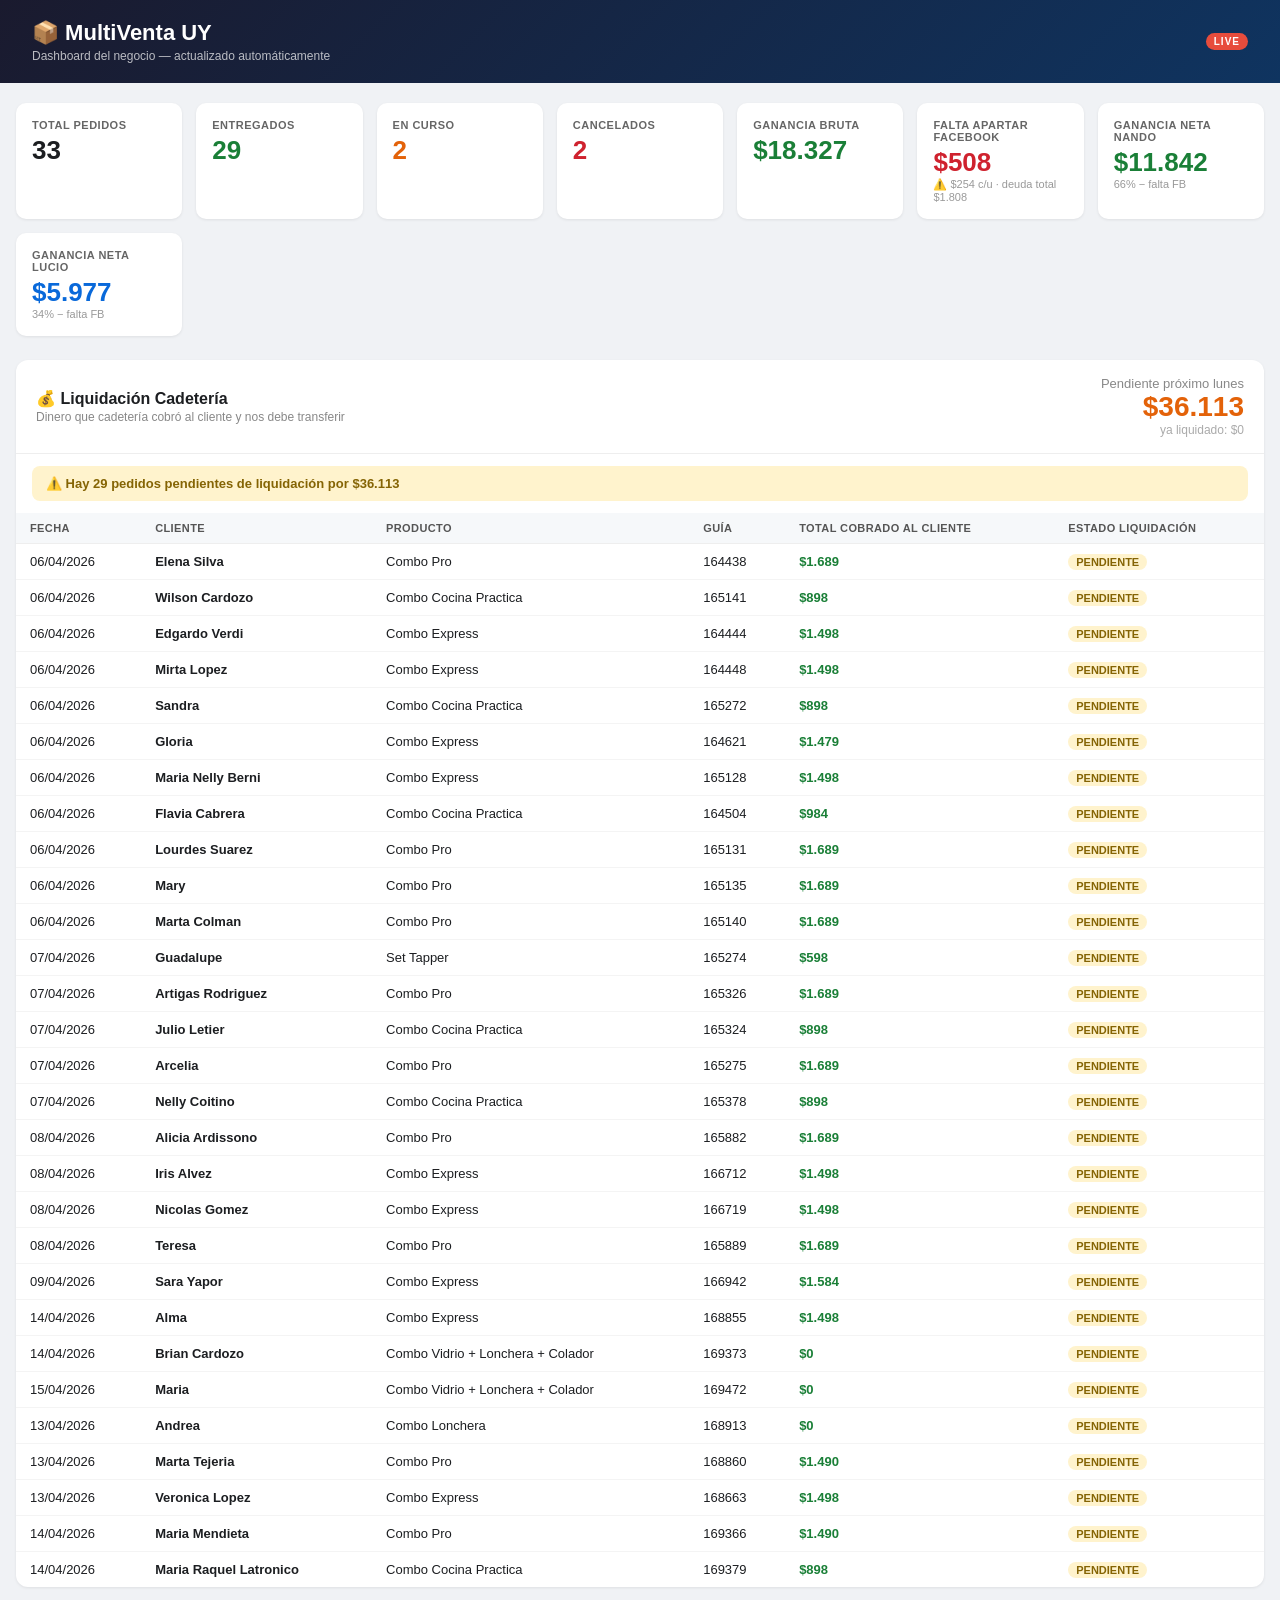
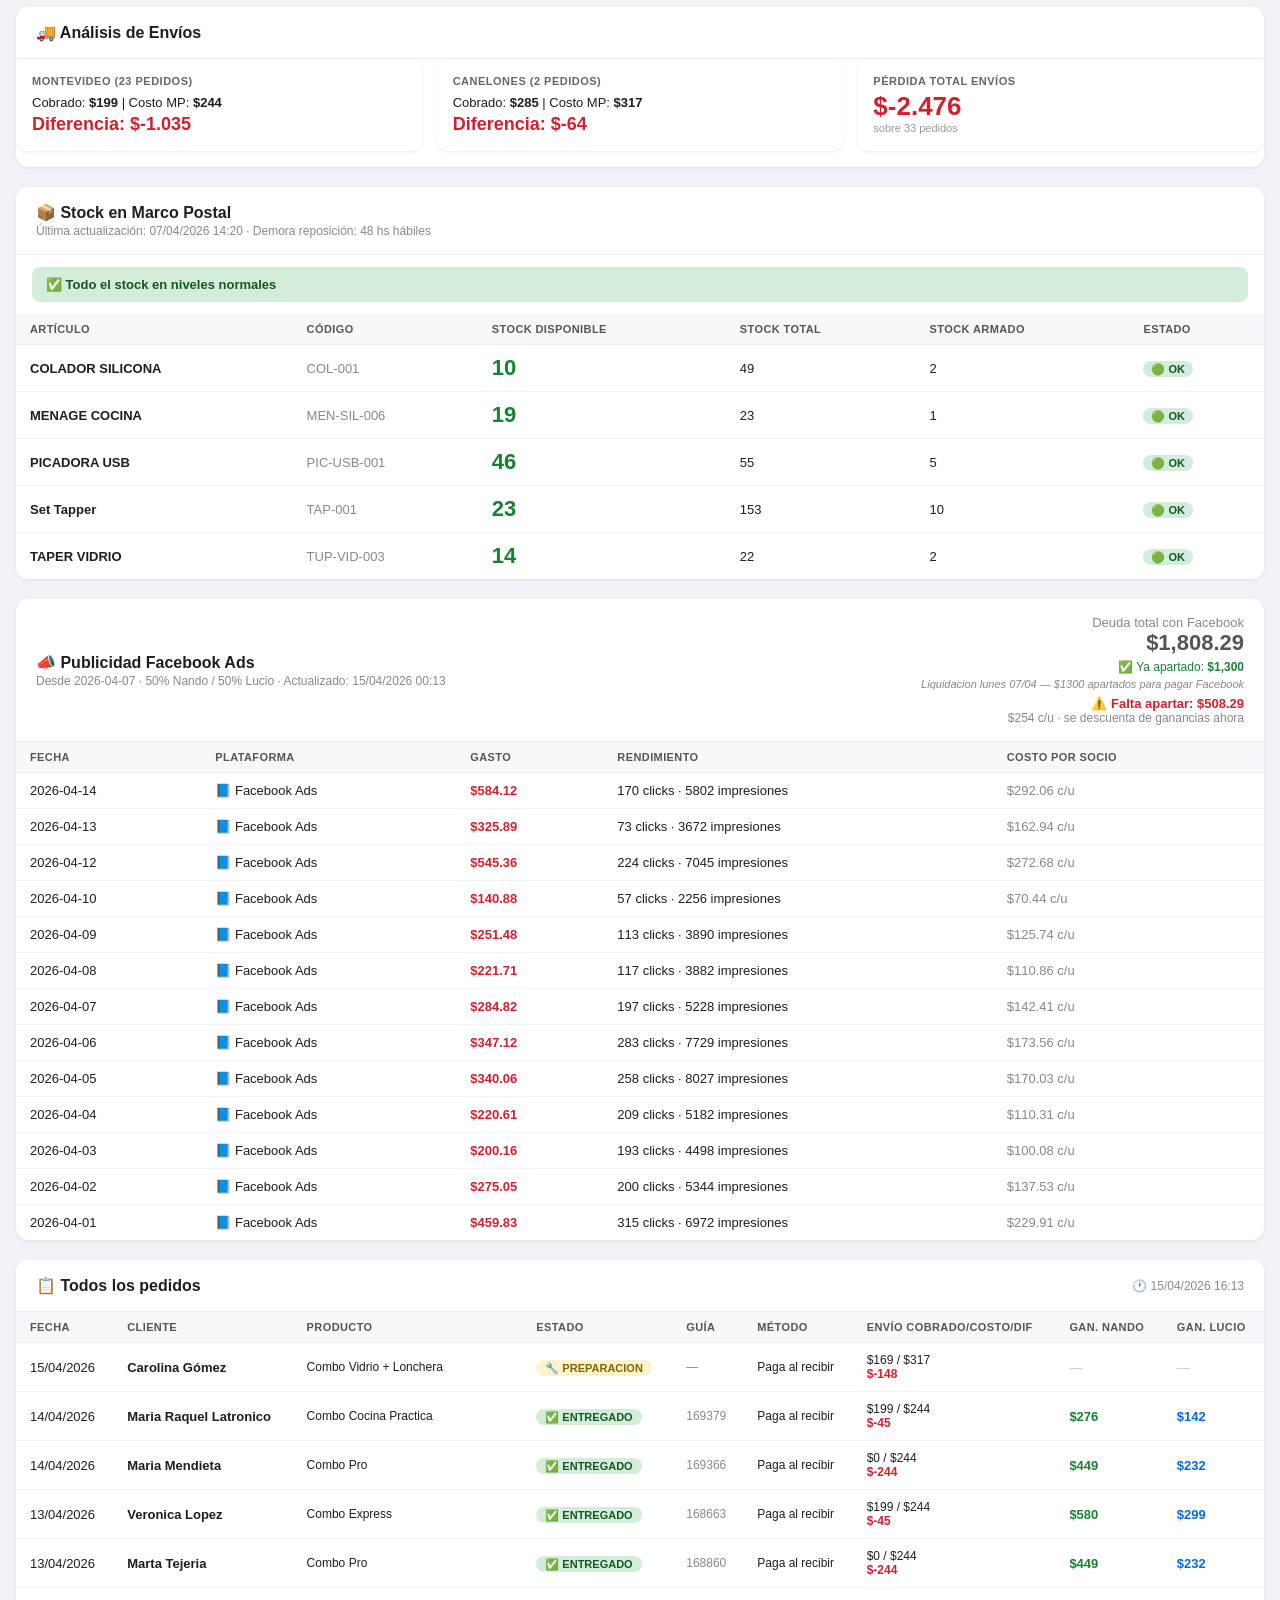
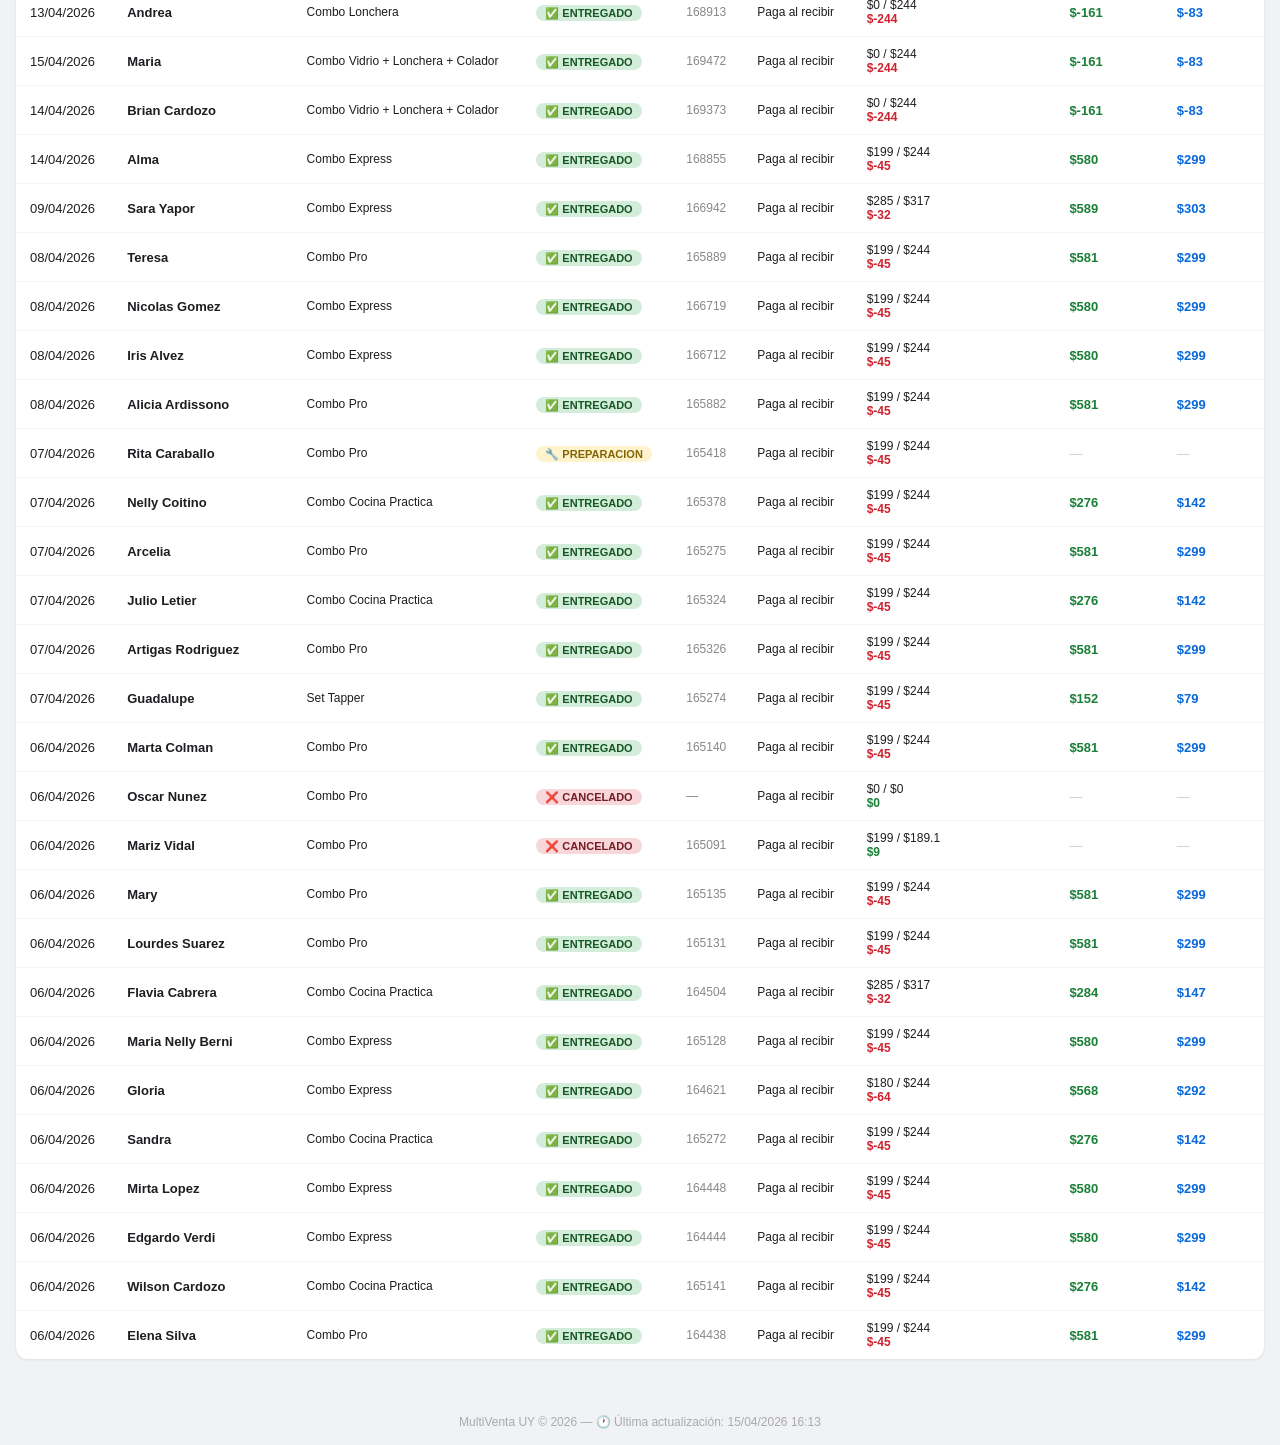
==== commit 4619fa2c: "Dashboard 15/04/2026 16:13" ====
--- a/index.html
+++ b/index.html
@@ -375,7 +375,7 @@
     </div>
   
     <div class="section">
-      <div class="section-header"><h2>📋 Todos los pedidos</h2><span class="update">🕐 15/04/2026 15:29</span></div>
+      <div class="section-header"><h2>📋 Todos los pedidos</h2><span class="update">🕐 15/04/2026 16:13</span></div>
       <div style="overflow-x:auto"><table>
         <thead><tr><th>Fecha</th><th>Cliente</th><th>Producto</th><th>Estado</th><th>Guía</th><th>Método</th><th>Envío cobrado/costo/dif</th><th>Gan. Nando</th><th>Gan. Lucio</th></tr></thead>
         <tbody><tr>
@@ -712,6 +712,6 @@
       </table></div>
     </div>
 </div>
-<div class="footer">MultiVenta UY © 2026 — 🕐 Última actualización: 15/04/2026 15:29</div>
+<div class="footer">MultiVenta UY © 2026 — 🕐 Última actualización: 15/04/2026 16:13</div>
 </body>
 </html>
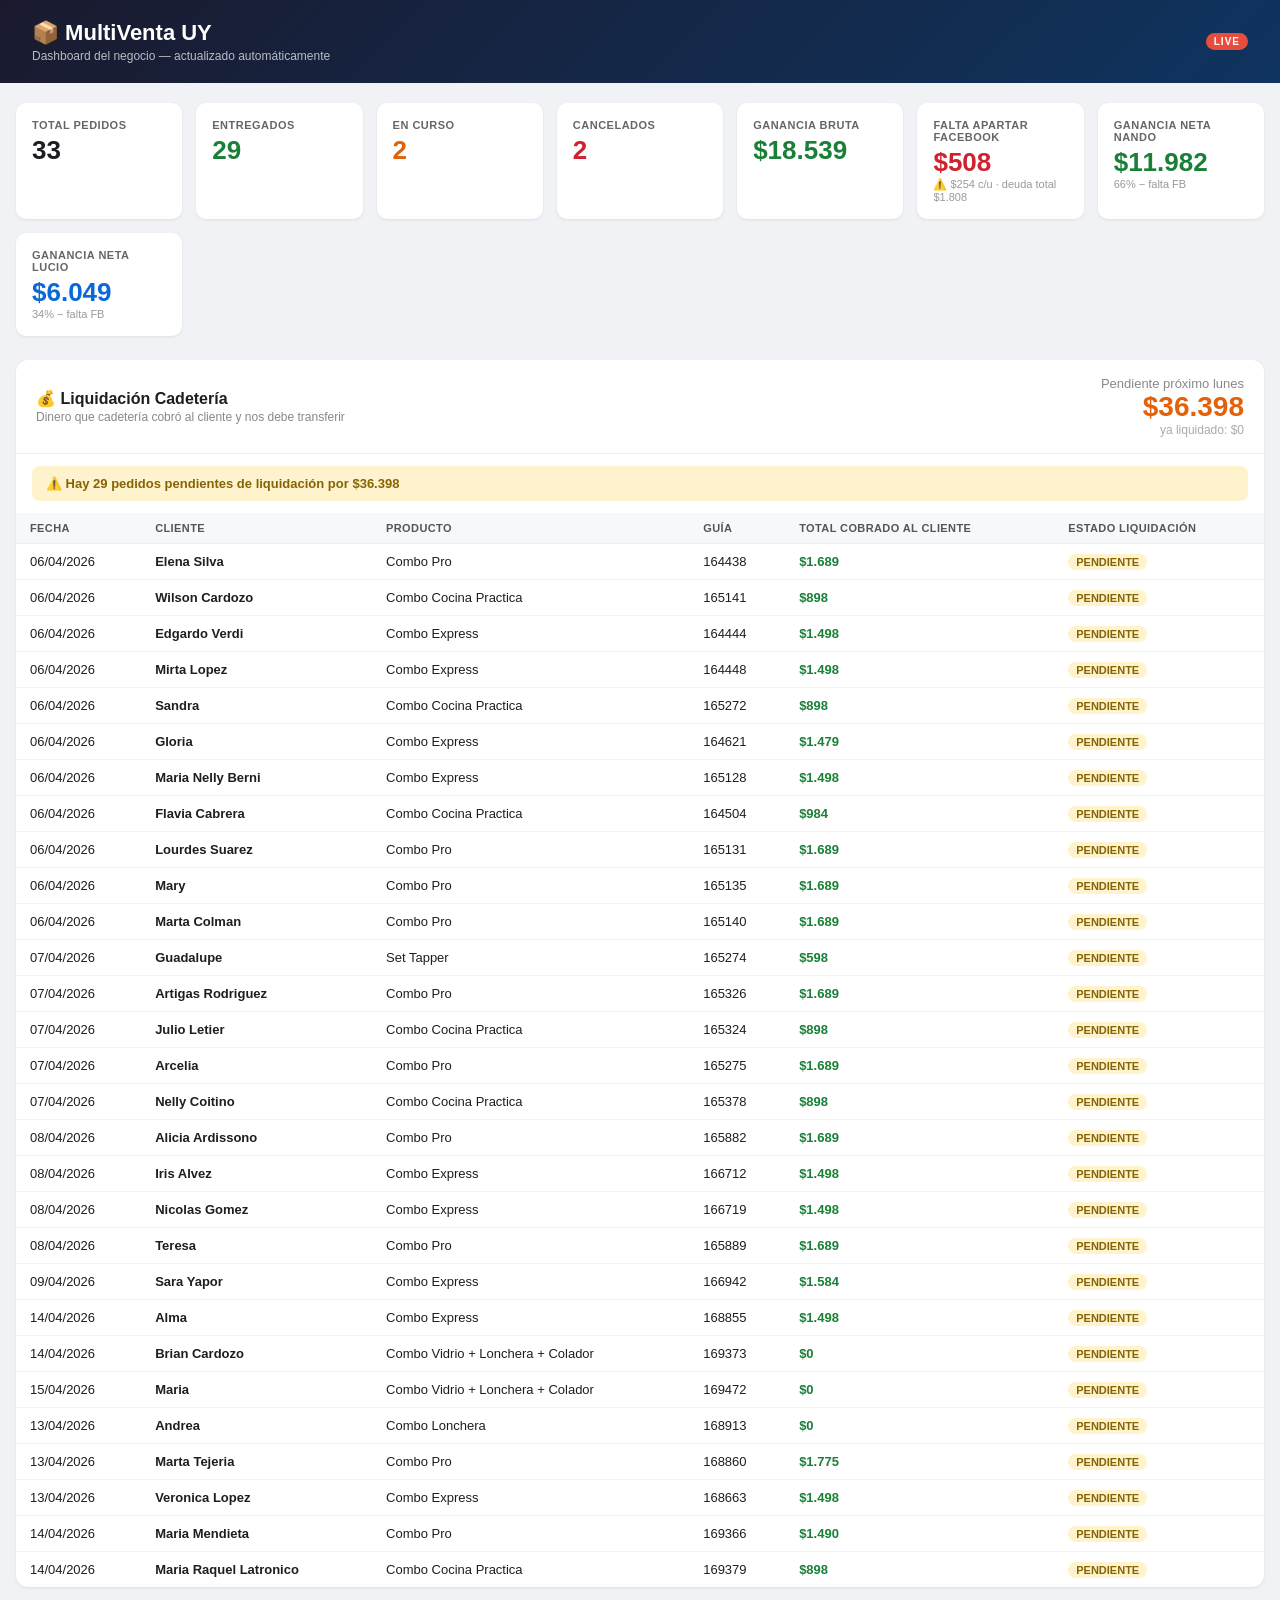
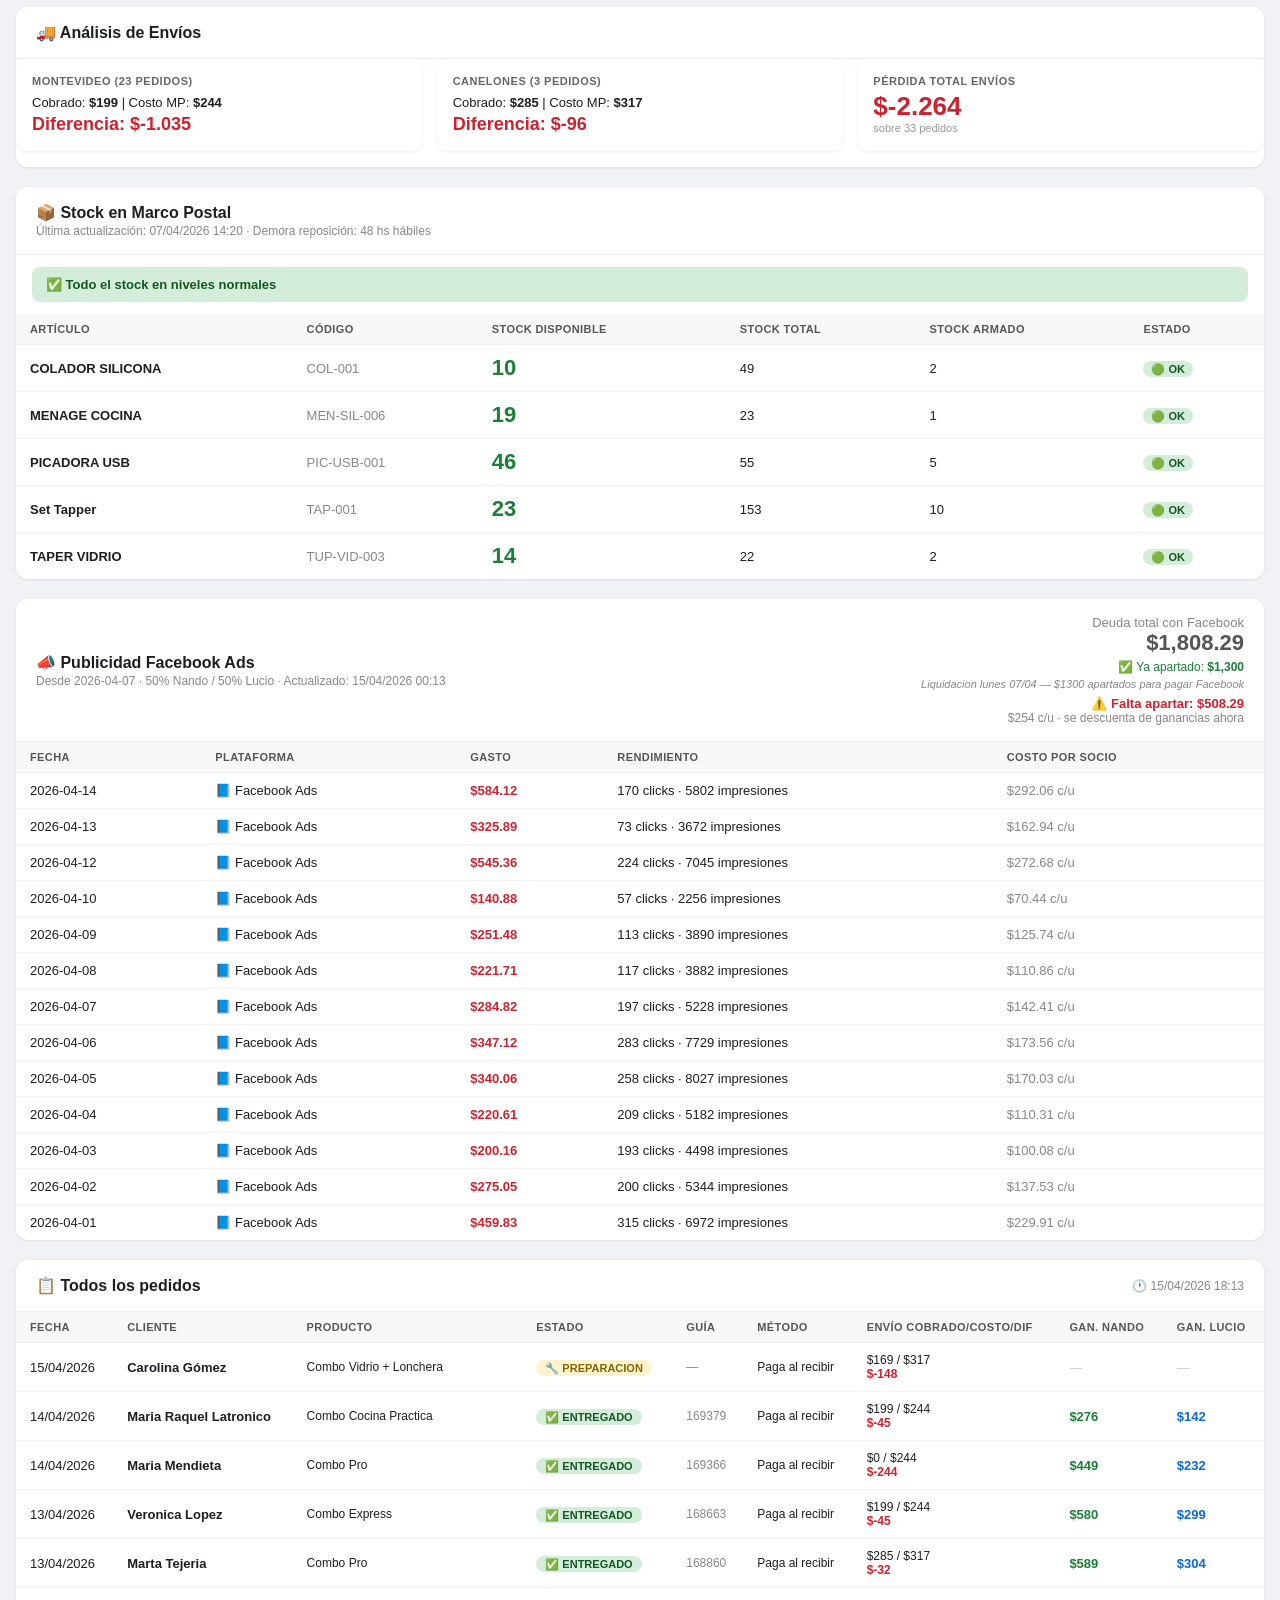
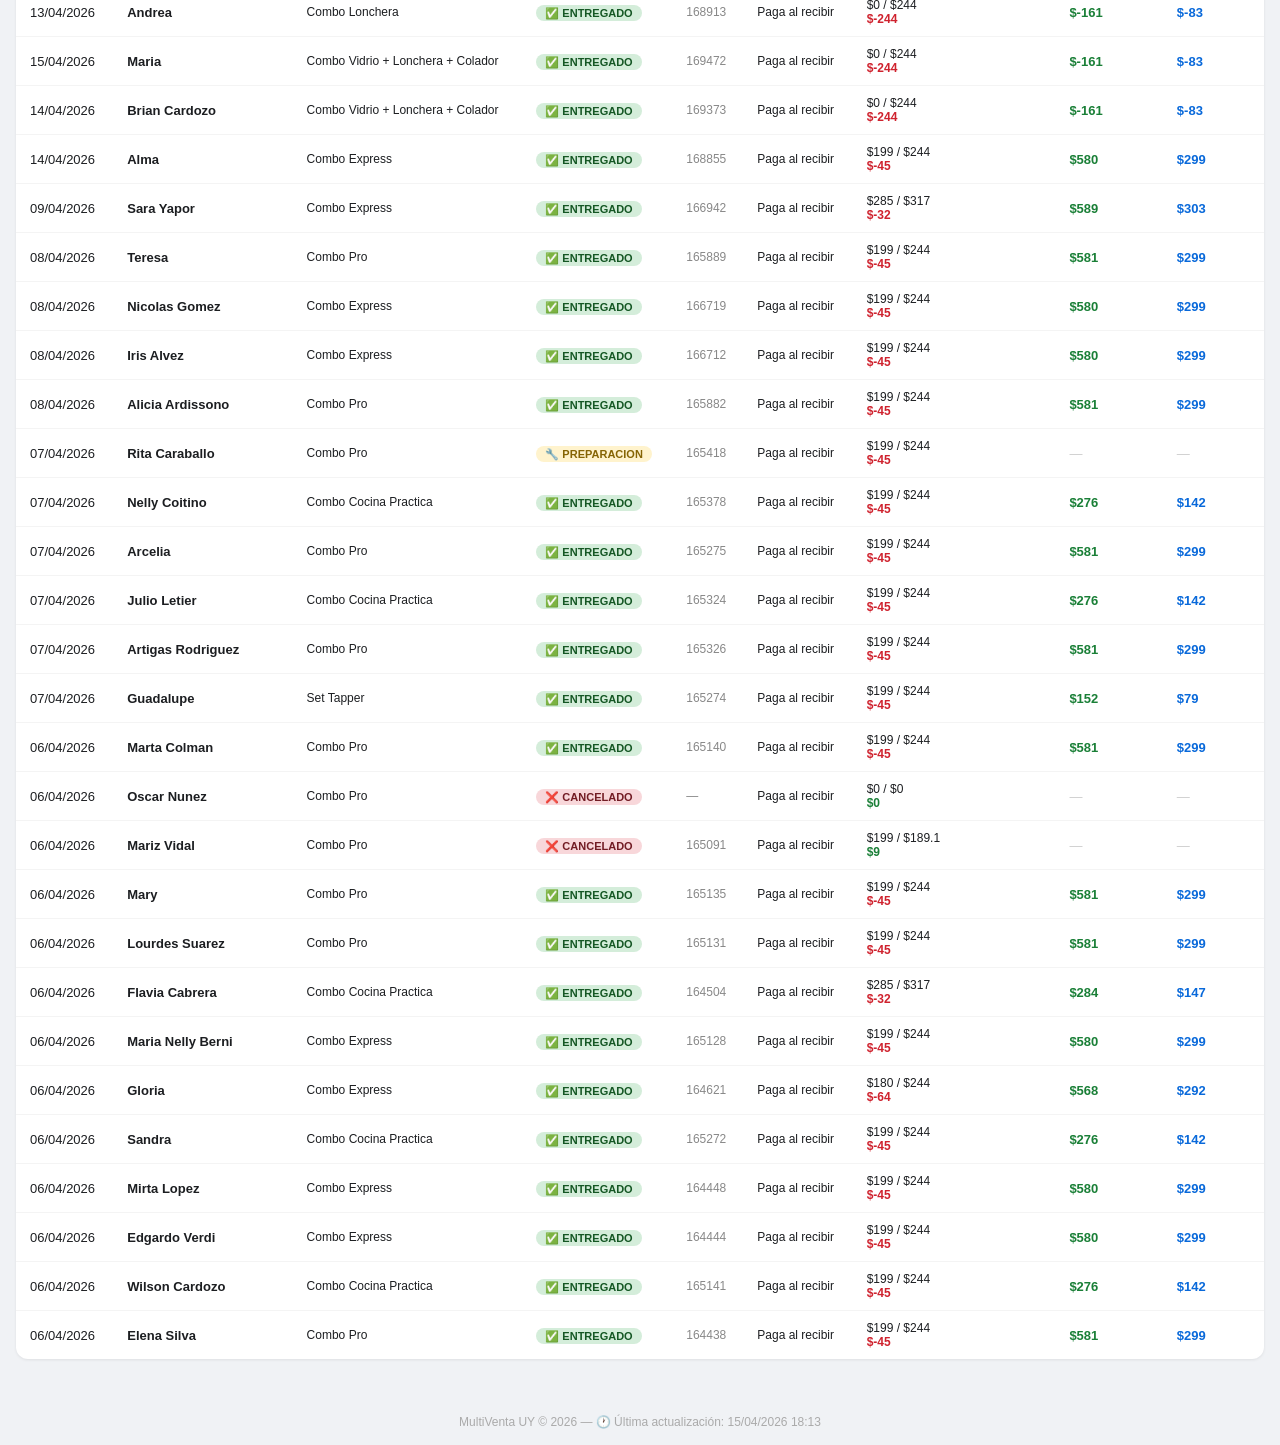
==== commit 5d001a27: "Dashboard 15/04/2026 18:13" ====
--- a/index.html
+++ b/index.html
@@ -49,10 +49,10 @@
       <div class="card verde"><div class="label">Entregados</div><div class="valor">29</div></div>
       <div class="card naranja"><div class="label">En curso</div><div class="valor">2</div></div>
       <div class="card rojo"><div class="label">Cancelados</div><div class="valor">2</div></div>
-      <div class="card"><div class="label">Ganancia bruta</div><div class="valor" style="color:#1a7f37">$18.327</div></div>
+      <div class="card"><div class="label">Ganancia bruta</div><div class="valor" style="color:#1a7f37">$18.539</div></div>
       <div class="card rojo"><div class="label">Falta apartar Facebook</div><div class="valor">$508</div><div class="sub">⚠️ $254 c/u · deuda total $1.808</div></div>
-      <div class="card verde"><div class="label">Ganancia NETA Nando</div><div class="valor">$11.842</div><div class="sub">66% − falta FB</div></div>
-      <div class="card azul"><div class="label">Ganancia NETA Lucio</div><div class="valor">$5.977</div><div class="sub">34% − falta FB</div></div>
+      <div class="card verde"><div class="label">Ganancia NETA Nando</div><div class="valor">$11.982</div><div class="sub">66% − falta FB</div></div>
+      <div class="card azul"><div class="label">Ganancia NETA Lucio</div><div class="valor">$6.049</div><div class="sub">34% − falta FB</div></div>
     </div>
   
     <div class="section">
@@ -63,11 +63,11 @@
         </div>
         <div style="text-align:right">
           <div style="font-size:13px;color:#888">Pendiente próximo lunes</div>
-          <div style="font-size:28px;font-weight:800;color:#e36209">$36.113</div>
+          <div style="font-size:28px;font-weight:800;color:#e36209">$36.398</div>
           <div style="font-size:12px;color:#aaa">ya liquidado: $0</div>
         </div>
       </div>
-      <div class="alert-box naranja">⚠️ Hay <strong>29 pedidos</strong> pendientes de liquidación por <strong>$36.113</strong></div>
+      <div class="alert-box naranja">⚠️ Hay <strong>29 pedidos</strong> pendientes de liquidación por <strong>$36.398</strong></div>
       <div style="overflow-x:auto"><table>
         <thead><tr><th>Fecha</th><th>Cliente</th><th>Producto</th><th>Guía</th><th>Total cobrado al cliente</th><th>Estado liquidación</th></tr></thead>
         <tbody><tr>
@@ -198,7 +198,7 @@
         </tr><tr>
           <td>13/04/2026</td><td><strong>Marta Tejeria</strong></td>
           <td>Combo Pro</td><td>168860</td>
-          <td style="color:#1a7f37;font-weight:700">$1.490</td>
+          <td style="color:#1a7f37;font-weight:700">$1.775</td>
           <td><span style="background:#fff3cd;color:#856404;padding:2px 8px;border-radius:8px;font-size:11px;font-weight:700">PENDIENTE</span></td>
         </tr><tr>
           <td>13/04/2026</td><td><strong>Veronica Lopez</strong></td>
@@ -226,12 +226,12 @@
           <div style="font-size:13px;margin-top:8px">Cobrado: <strong>$199</strong> | Costo MP: <strong>$244</strong></div>
           <div style="color:#cf222e;font-weight:700;font-size:18px;margin-top:4px">Diferencia: $-1.035</div>
         </div>
-        <div class="card"><div class="label">Canelones (2 pedidos)</div>
+        <div class="card"><div class="label">Canelones (3 pedidos)</div>
           <div style="font-size:13px;margin-top:8px">Cobrado: <strong>$285</strong> | Costo MP: <strong>$317</strong></div>
-          <div style="color:#cf222e;font-weight:700;font-size:18px;margin-top:4px">Diferencia: $-64</div>
+          <div style="color:#cf222e;font-weight:700;font-size:18px;margin-top:4px">Diferencia: $-96</div>
         </div>
         <div class="card rojo"><div class="label">Pérdida total envíos</div>
-          <div class="valor">$-2.476</div>
+          <div class="valor">$-2.264</div>
           <div class="sub">sobre 33 pedidos</div>
         </div>
       </div>
@@ -375,7 +375,7 @@
     </div>
   
     <div class="section">
-      <div class="section-header"><h2>📋 Todos los pedidos</h2><span class="update">🕐 15/04/2026 16:13</span></div>
+      <div class="section-header"><h2>📋 Todos los pedidos</h2><span class="update">🕐 15/04/2026 18:13</span></div>
       <div style="overflow-x:auto"><table>
         <thead><tr><th>Fecha</th><th>Cliente</th><th>Producto</th><th>Estado</th><th>Guía</th><th>Método</th><th>Envío cobrado/costo/dif</th><th>Gan. Nando</th><th>Gan. Lucio</th></tr></thead>
         <tbody><tr>
@@ -425,9 +425,9 @@
           <td><span style="background:#d4edda;color:#155724;padding:2px 9px;border-radius:10px;font-size:11px;font-weight:700;white-space:nowrap">✅ ENTREGADO</span></td>
           <td style="color:#888;font-size:12px">168860</td>
           <td style="font-size:12px">Paga al recibir</td>
-          <td style="font-size:12px">$0 / $244<br><span style="color:#cf222e;font-weight:700">$-244</span></td>
-          <td><span style="color:#1a7f37;font-weight:700">$449</span></td>
-          <td><span style="color:#0969da;font-weight:700">$232</span></td>
+          <td style="font-size:12px">$285 / $317<br><span style="color:#cf222e;font-weight:700">$-32</span></td>
+          <td><span style="color:#1a7f37;font-weight:700">$589</span></td>
+          <td><span style="color:#0969da;font-weight:700">$304</span></td>
         </tr><tr>
           <td>13/04/2026</td>
           <td><strong>Andrea</strong></td>
@@ -712,6 +712,6 @@
       </table></div>
     </div>
 </div>
-<div class="footer">MultiVenta UY © 2026 — 🕐 Última actualización: 15/04/2026 16:13</div>
+<div class="footer">MultiVenta UY © 2026 — 🕐 Última actualización: 15/04/2026 18:13</div>
 </body>
 </html>
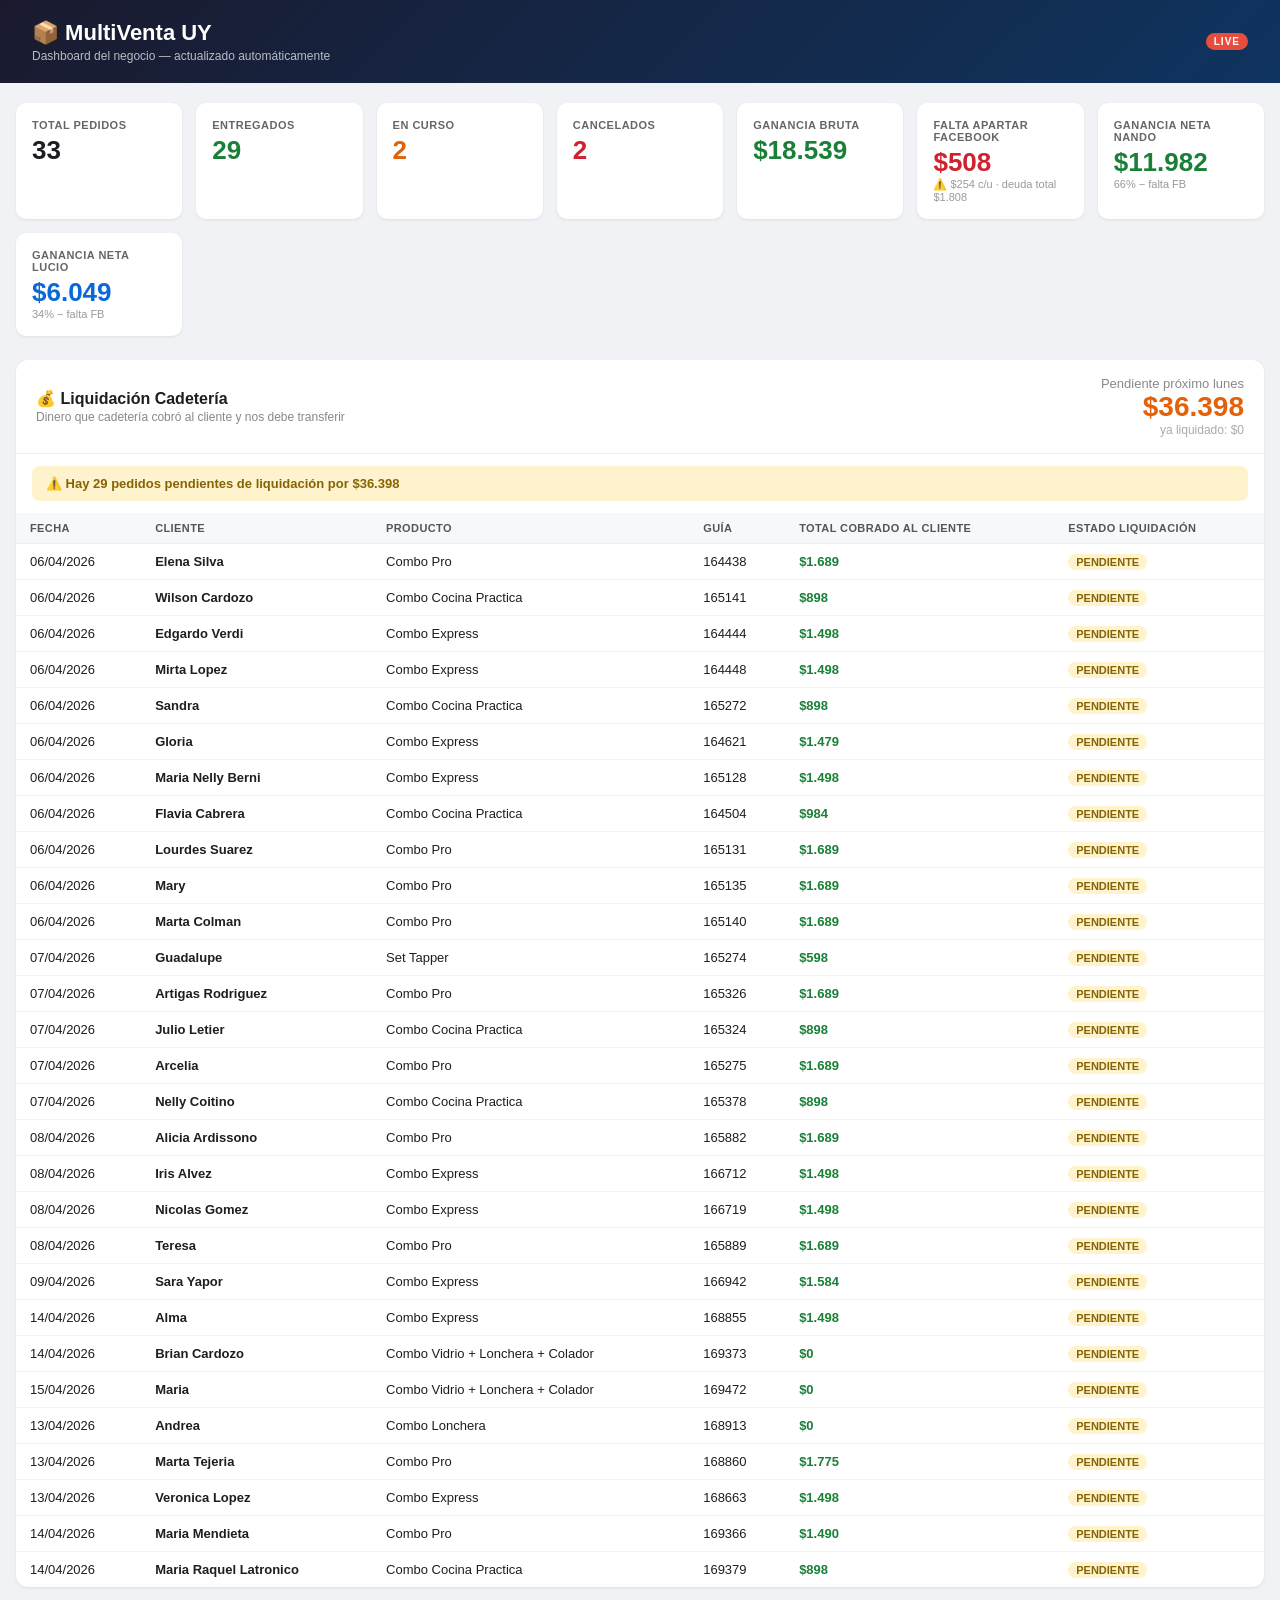
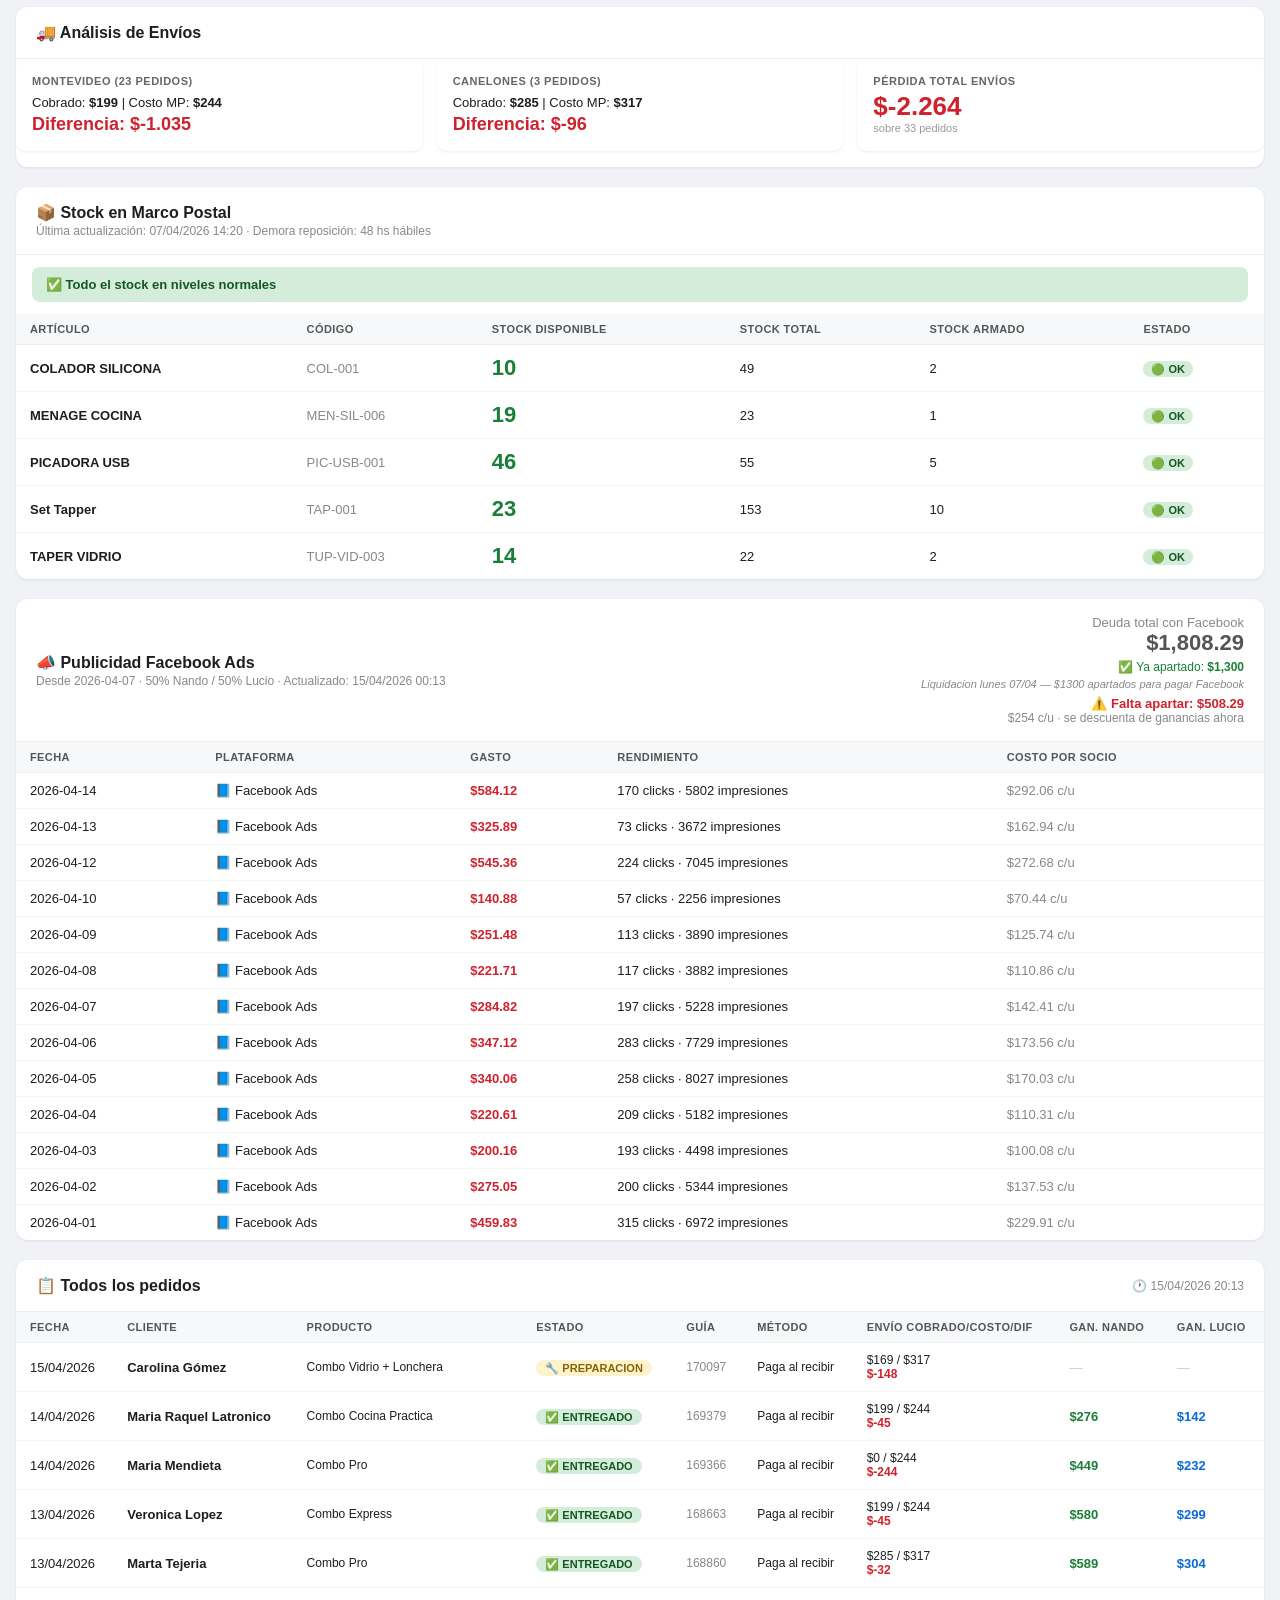
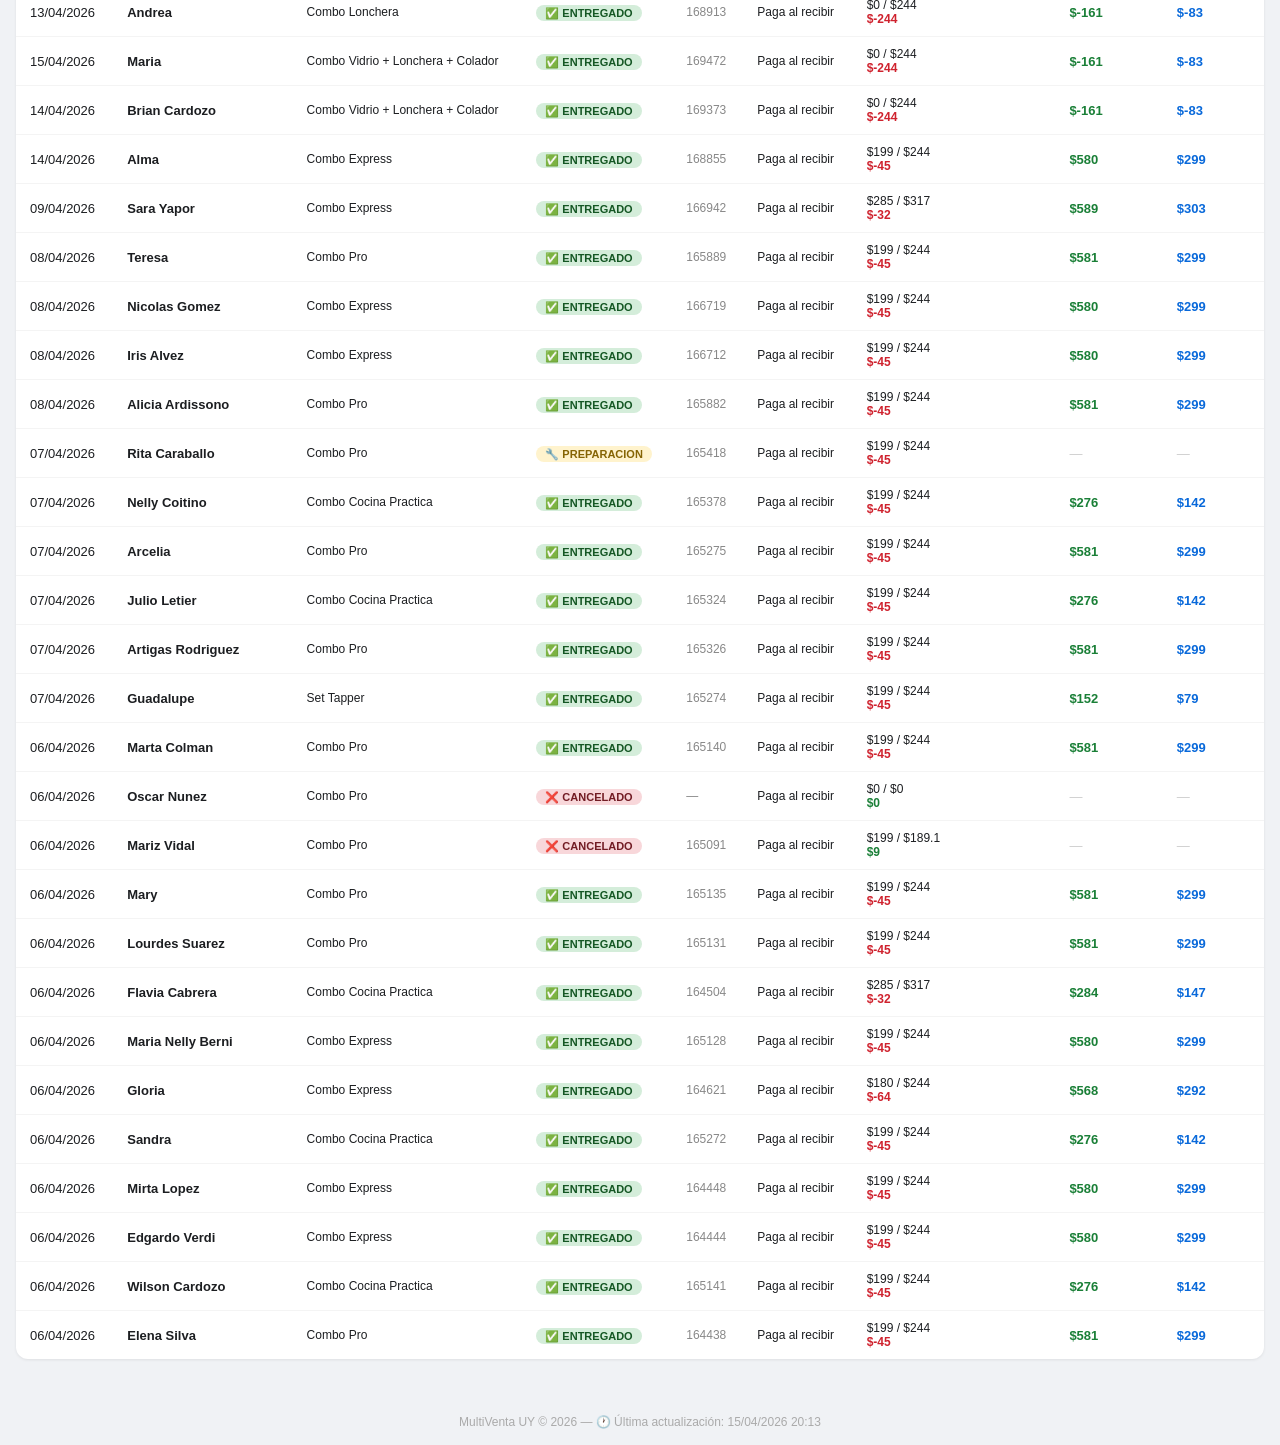
==== commit 58dffe30: "Dashboard 15/04/2026 20:13" ====
--- a/index.html
+++ b/index.html
@@ -375,7 +375,7 @@
     </div>
   
     <div class="section">
-      <div class="section-header"><h2>📋 Todos los pedidos</h2><span class="update">🕐 15/04/2026 18:13</span></div>
+      <div class="section-header"><h2>📋 Todos los pedidos</h2><span class="update">🕐 15/04/2026 20:13</span></div>
       <div style="overflow-x:auto"><table>
         <thead><tr><th>Fecha</th><th>Cliente</th><th>Producto</th><th>Estado</th><th>Guía</th><th>Método</th><th>Envío cobrado/costo/dif</th><th>Gan. Nando</th><th>Gan. Lucio</th></tr></thead>
         <tbody><tr>
@@ -383,7 +383,7 @@
           <td><strong>Carolina Gómez</strong></td>
           <td style="font-size:12px">Combo Vidrio + Lonchera</td>
           <td><span style="background:#fff3cd;color:#856404;padding:2px 9px;border-radius:10px;font-size:11px;font-weight:700;white-space:nowrap">🔧 PREPARACION</span></td>
-          <td style="color:#888;font-size:12px">—</td>
+          <td style="color:#888;font-size:12px">170097</td>
           <td style="font-size:12px">Paga al recibir</td>
           <td style="font-size:12px">$169 / $317<br><span style="color:#cf222e;font-weight:700">$-148</span></td>
           <td><span style="color:#ccc">—</span></td>
@@ -712,6 +712,6 @@
       </table></div>
     </div>
 </div>
-<div class="footer">MultiVenta UY © 2026 — 🕐 Última actualización: 15/04/2026 18:13</div>
+<div class="footer">MultiVenta UY © 2026 — 🕐 Última actualización: 15/04/2026 20:13</div>
 </body>
 </html>
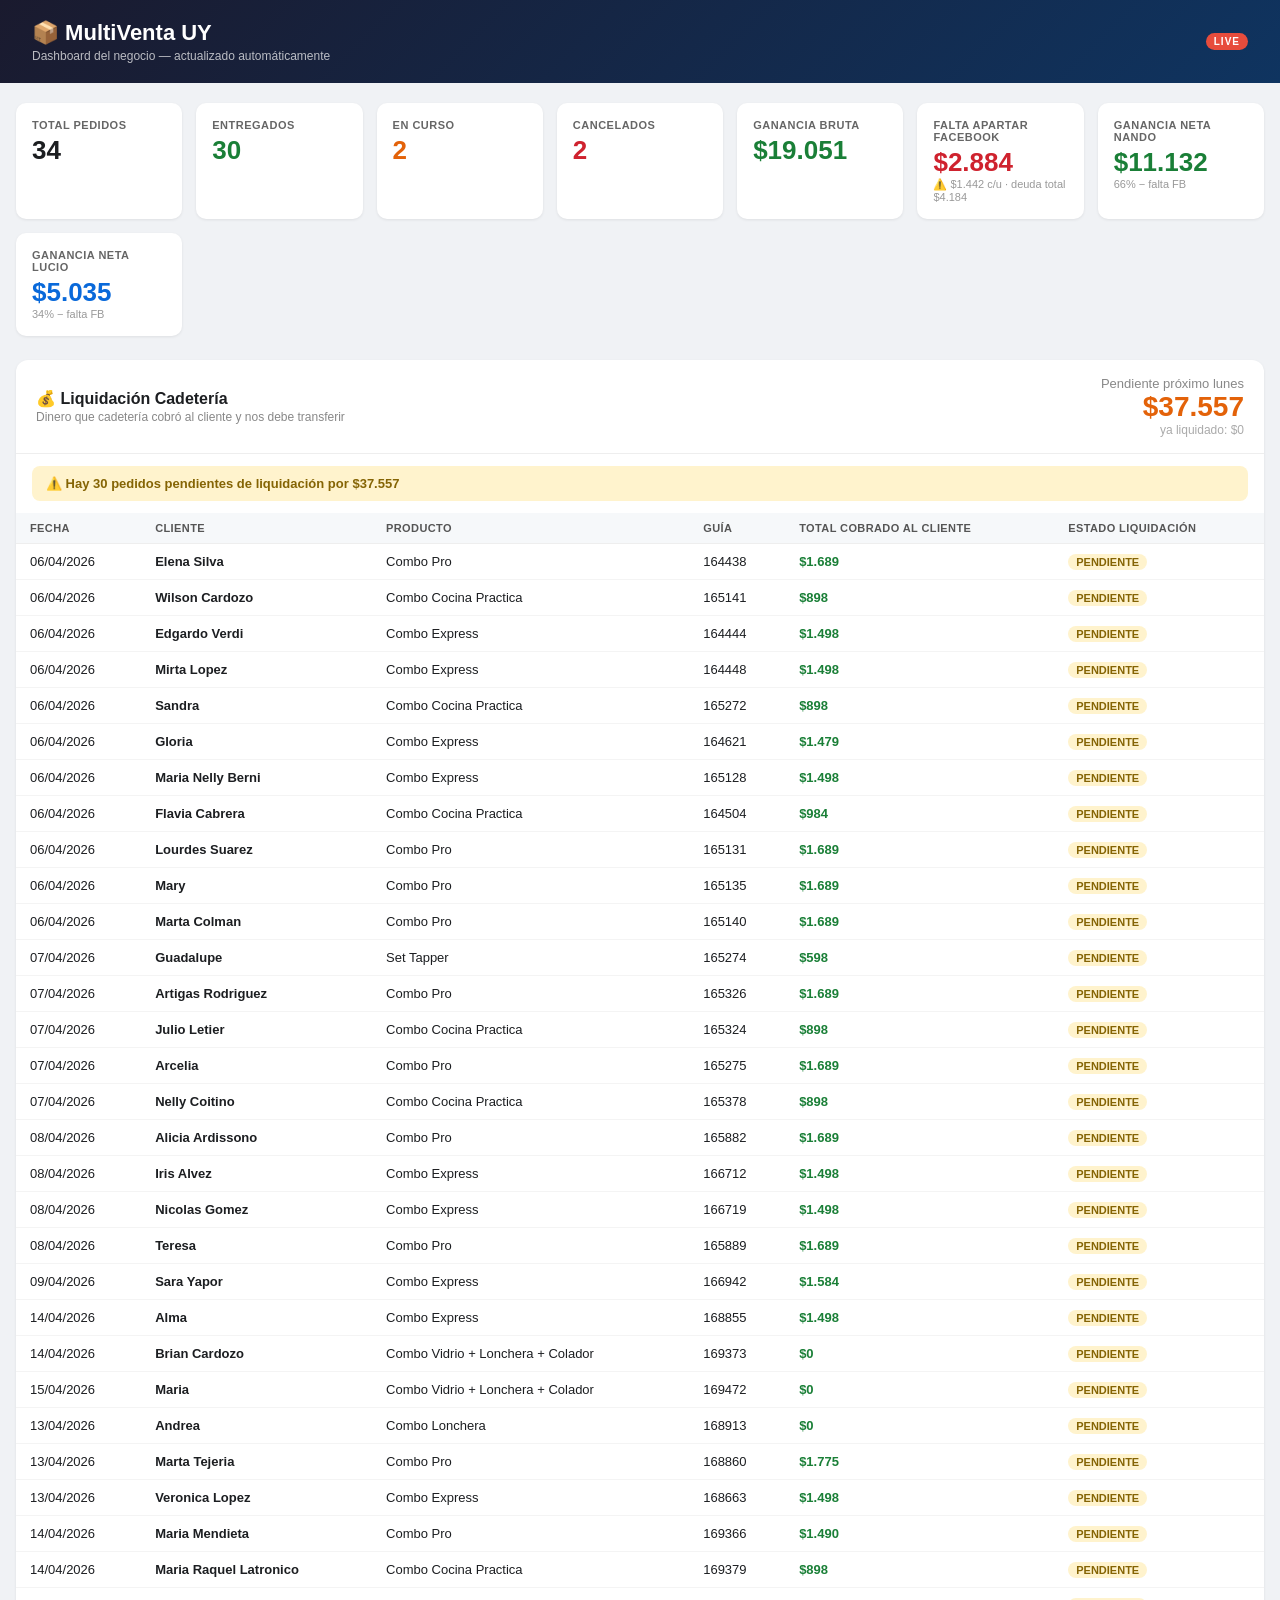
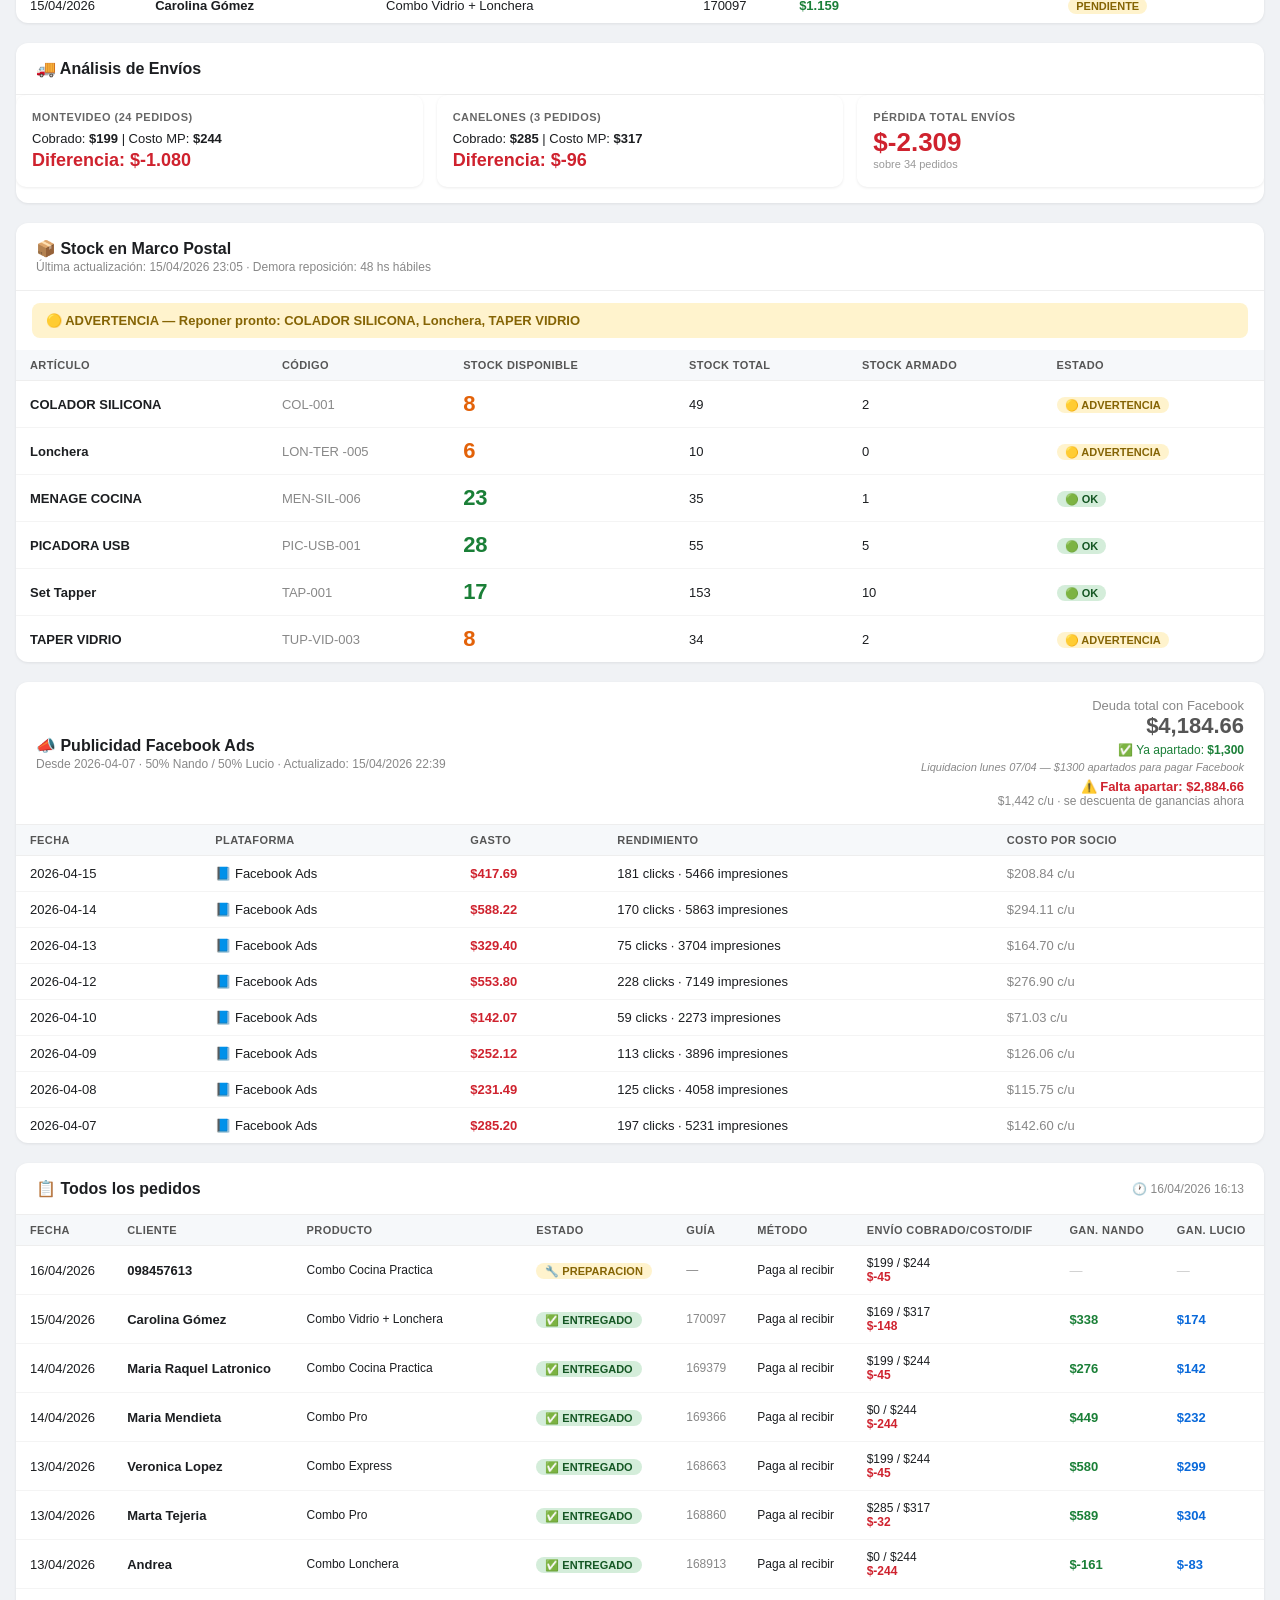
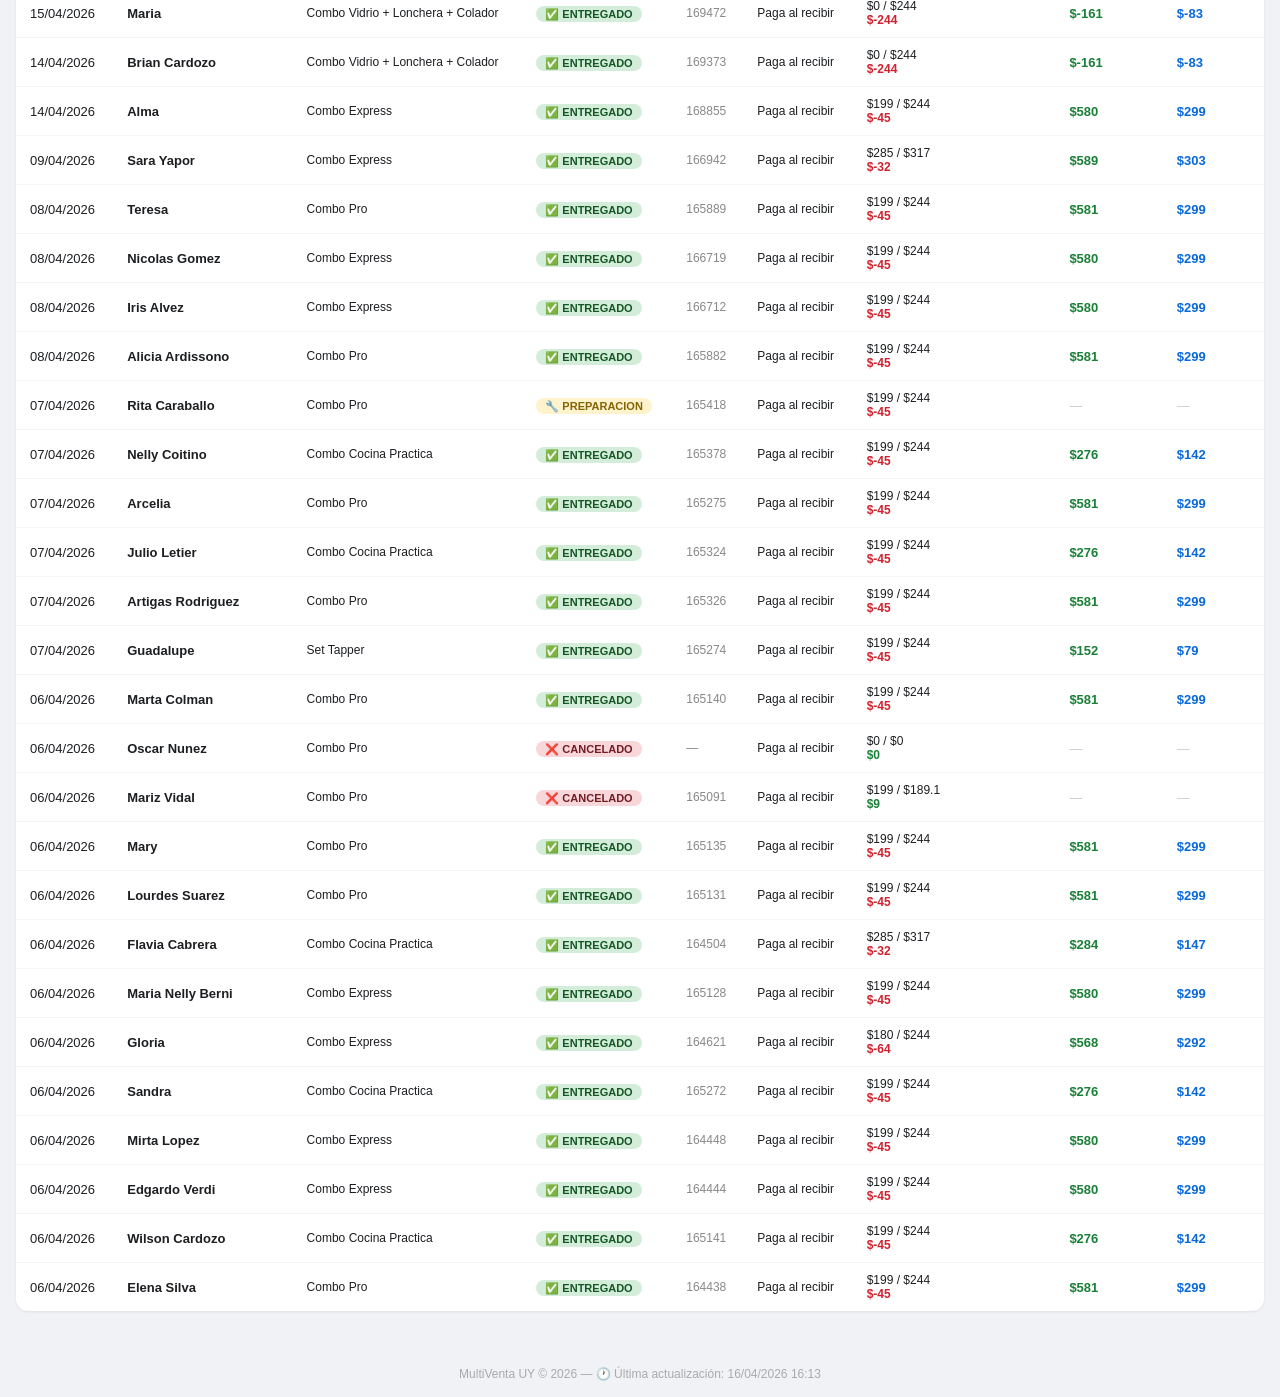
==== commit 3984a9ad: "Dashboard 16/04/2026 16:13" ====
--- a/index.html
+++ b/index.html
@@ -45,14 +45,14 @@
 <div class="container">
   
     <div class="cards">
-      <div class="card"><div class="label">Total pedidos</div><div class="valor">33</div></div>
-      <div class="card verde"><div class="label">Entregados</div><div class="valor">29</div></div>
+      <div class="card"><div class="label">Total pedidos</div><div class="valor">34</div></div>
+      <div class="card verde"><div class="label">Entregados</div><div class="valor">30</div></div>
       <div class="card naranja"><div class="label">En curso</div><div class="valor">2</div></div>
       <div class="card rojo"><div class="label">Cancelados</div><div class="valor">2</div></div>
-      <div class="card"><div class="label">Ganancia bruta</div><div class="valor" style="color:#1a7f37">$18.539</div></div>
-      <div class="card rojo"><div class="label">Falta apartar Facebook</div><div class="valor">$508</div><div class="sub">⚠️ $254 c/u · deuda total $1.808</div></div>
-      <div class="card verde"><div class="label">Ganancia NETA Nando</div><div class="valor">$11.982</div><div class="sub">66% − falta FB</div></div>
-      <div class="card azul"><div class="label">Ganancia NETA Lucio</div><div class="valor">$6.049</div><div class="sub">34% − falta FB</div></div>
+      <div class="card"><div class="label">Ganancia bruta</div><div class="valor" style="color:#1a7f37">$19.051</div></div>
+      <div class="card rojo"><div class="label">Falta apartar Facebook</div><div class="valor">$2.884</div><div class="sub">⚠️ $1.442 c/u · deuda total $4.184</div></div>
+      <div class="card verde"><div class="label">Ganancia NETA Nando</div><div class="valor">$11.132</div><div class="sub">66% − falta FB</div></div>
+      <div class="card azul"><div class="label">Ganancia NETA Lucio</div><div class="valor">$5.035</div><div class="sub">34% − falta FB</div></div>
     </div>
   
     <div class="section">
@@ -63,11 +63,11 @@
         </div>
         <div style="text-align:right">
           <div style="font-size:13px;color:#888">Pendiente próximo lunes</div>
-          <div style="font-size:28px;font-weight:800;color:#e36209">$36.398</div>
+          <div style="font-size:28px;font-weight:800;color:#e36209">$37.557</div>
           <div style="font-size:12px;color:#aaa">ya liquidado: $0</div>
         </div>
       </div>
-      <div class="alert-box naranja">⚠️ Hay <strong>29 pedidos</strong> pendientes de liquidación por <strong>$36.398</strong></div>
+      <div class="alert-box naranja">⚠️ Hay <strong>30 pedidos</strong> pendientes de liquidación por <strong>$37.557</strong></div>
       <div style="overflow-x:auto"><table>
         <thead><tr><th>Fecha</th><th>Cliente</th><th>Producto</th><th>Guía</th><th>Total cobrado al cliente</th><th>Estado liquidación</th></tr></thead>
         <tbody><tr>
@@ -214,6 +214,11 @@
           <td>14/04/2026</td><td><strong>Maria Raquel Latronico</strong></td>
           <td>Combo Cocina Practica</td><td>169379</td>
           <td style="color:#1a7f37;font-weight:700">$898</td>
+          <td><span style="background:#fff3cd;color:#856404;padding:2px 8px;border-radius:8px;font-size:11px;font-weight:700">PENDIENTE</span></td>
+        </tr><tr>
+          <td>15/04/2026</td><td><strong>Carolina Gómez</strong></td>
+          <td>Combo Vidrio + Lonchera</td><td>170097</td>
+          <td style="color:#1a7f37;font-weight:700">$1.159</td>
           <td><span style="background:#fff3cd;color:#856404;padding:2px 8px;border-radius:8px;font-size:11px;font-weight:700">PENDIENTE</span></td>
         </tr></tbody>
       </table></div>
@@ -222,172 +227,158 @@
     <div class="section">
       <div class="section-header"><h2>🚚 Análisis de Envíos</h2></div>
       <div class="cards" style="margin:0 0 16px 0">
-        <div class="card"><div class="label">Montevideo (23 pedidos)</div>
+        <div class="card"><div class="label">Montevideo (24 pedidos)</div>
           <div style="font-size:13px;margin-top:8px">Cobrado: <strong>$199</strong> | Costo MP: <strong>$244</strong></div>
-          <div style="color:#cf222e;font-weight:700;font-size:18px;margin-top:4px">Diferencia: $-1.035</div>
+          <div style="color:#cf222e;font-weight:700;font-size:18px;margin-top:4px">Diferencia: $-1.080</div>
         </div>
         <div class="card"><div class="label">Canelones (3 pedidos)</div>
           <div style="font-size:13px;margin-top:8px">Cobrado: <strong>$285</strong> | Costo MP: <strong>$317</strong></div>
           <div style="color:#cf222e;font-weight:700;font-size:18px;margin-top:4px">Diferencia: $-96</div>
         </div>
         <div class="card rojo"><div class="label">Pérdida total envíos</div>
-          <div class="valor">$-2.264</div>
-          <div class="sub">sobre 33 pedidos</div>
+          <div class="valor">$-2.309</div>
+          <div class="sub">sobre 34 pedidos</div>
         </div>
       </div>
     </div>
   
     <div class="section">
       <div class="section-header">
-        <div><h2>📦 Stock en Marco Postal</h2><p class="sub-desc">Última actualización: 07/04/2026 14:20 · Demora reposición: 48 hs hábiles</p></div>
+        <div><h2>📦 Stock en Marco Postal</h2><p class="sub-desc">Última actualización: 15/04/2026 23:05 · Demora reposición: 48 hs hábiles</p></div>
       </div>
-      <div class="alert-box verde">✅ Todo el stock en niveles normales</div>
+      <div class="alert-box naranja">🟡 ADVERTENCIA — Reponer pronto: COLADOR SILICONA, Lonchera, TAPER VIDRIO</div>
       <div style="overflow-x:auto"><table>
         <thead><tr><th>Artículo</th><th>Código</th><th>Stock disponible</th><th>Stock total</th><th>Stock armado</th><th>Estado</th></tr></thead>
         <tbody><tr>
           <td><strong>COLADOR SILICONA</strong></td><td style="color:#888">COL-001</td>
-          <td style="font-size:22px;font-weight:800;color:#1a7f37">10</td>
+          <td style="font-size:22px;font-weight:800;color:#e36209">8</td>
           <td>49</td>
           <td>2</td>
-          <td><span style="background:#d4edda;color:#155724;padding:2px 8px;border-radius:8px;font-size:11px;font-weight:700">🟢 OK</span></td>
+          <td><span style="background:#fff3cd;color:#856404;padding:2px 8px;border-radius:8px;font-size:11px;font-weight:700">🟡 ADVERTENCIA</span></td>
+        </tr><tr>
+          <td><strong>Lonchera</strong></td><td style="color:#888">LON-TER -005</td>
+          <td style="font-size:22px;font-weight:800;color:#e36209">6</td>
+          <td>10</td>
+          <td>0</td>
+          <td><span style="background:#fff3cd;color:#856404;padding:2px 8px;border-radius:8px;font-size:11px;font-weight:700">🟡 ADVERTENCIA</span></td>
         </tr><tr>
           <td><strong>MENAGE COCINA</strong></td><td style="color:#888">MEN-SIL-006</td>
-          <td style="font-size:22px;font-weight:800;color:#1a7f37">19</td>
-          <td>23</td>
+          <td style="font-size:22px;font-weight:800;color:#1a7f37">23</td>
+          <td>35</td>
           <td>1</td>
           <td><span style="background:#d4edda;color:#155724;padding:2px 8px;border-radius:8px;font-size:11px;font-weight:700">🟢 OK</span></td>
         </tr><tr>
           <td><strong>PICADORA USB</strong></td><td style="color:#888">PIC-USB-001</td>
-          <td style="font-size:22px;font-weight:800;color:#1a7f37">46</td>
+          <td style="font-size:22px;font-weight:800;color:#1a7f37">28</td>
           <td>55</td>
           <td>5</td>
           <td><span style="background:#d4edda;color:#155724;padding:2px 8px;border-radius:8px;font-size:11px;font-weight:700">🟢 OK</span></td>
         </tr><tr>
           <td><strong>Set Tapper</strong></td><td style="color:#888">TAP-001</td>
-          <td style="font-size:22px;font-weight:800;color:#1a7f37">23</td>
+          <td style="font-size:22px;font-weight:800;color:#1a7f37">17</td>
           <td>153</td>
           <td>10</td>
           <td><span style="background:#d4edda;color:#155724;padding:2px 8px;border-radius:8px;font-size:11px;font-weight:700">🟢 OK</span></td>
         </tr><tr>
           <td><strong>TAPER VIDRIO</strong></td><td style="color:#888">TUP-VID-003</td>
-          <td style="font-size:22px;font-weight:800;color:#1a7f37">14</td>
-          <td>22</td>
+          <td style="font-size:22px;font-weight:800;color:#e36209">8</td>
+          <td>34</td>
           <td>2</td>
-          <td><span style="background:#d4edda;color:#155724;padding:2px 8px;border-radius:8px;font-size:11px;font-weight:700">🟢 OK</span></td>
+          <td><span style="background:#fff3cd;color:#856404;padding:2px 8px;border-radius:8px;font-size:11px;font-weight:700">🟡 ADVERTENCIA</span></td>
         </tr></tbody>
       </table></div>
     </div>
   
     <div class="section">
       <div class="section-header">
-        <div><h2>📣 Publicidad Facebook Ads</h2><p class="sub-desc">Desde 2026-04-07 · 50% Nando / 50% Lucio · Actualizado: 15/04/2026 00:13</p></div>
+        <div><h2>📣 Publicidad Facebook Ads</h2><p class="sub-desc">Desde 2026-04-07 · 50% Nando / 50% Lucio · Actualizado: 15/04/2026 22:39</p></div>
         <div style="text-align:right">
           <div style="font-size:13px;color:#888">Deuda total con Facebook</div>
-          <div style="font-size:22px;font-weight:800;color:#555">$1,808.29</div>
+          <div style="font-size:22px;font-weight:800;color:#555">$4,184.66</div>
           <div style="font-size:12px;color:#1a7f37;margin-top:4px">✅ Ya apartado: <strong>$1,300</strong></div>
           <div style="font-size:11px;color:#888;margin-top:4px;font-style:italic">Liquidacion lunes 07/04 — $1300 apartados para pagar Facebook</div>
-          <div style="font-size:13px;color:#cf222e;font-weight:700;margin-top:6px">⚠️ Falta apartar: $508.29</div>
-          <div style="font-size:12px;color:#888">$254 c/u · se descuenta de ganancias ahora</div>
+          <div style="font-size:13px;color:#cf222e;font-weight:700;margin-top:6px">⚠️ Falta apartar: $2,884.66</div>
+          <div style="font-size:12px;color:#888">$1,442 c/u · se descuenta de ganancias ahora</div>
         </div>
       </div>
       <div style="overflow-x:auto"><table>
         <thead><tr><th>Fecha</th><th>Plataforma</th><th>Gasto</th><th>Rendimiento</th><th>Costo por socio</th></tr></thead>
         <tbody><tr>
+          <td>2026-04-15</td>
+          <td>📘 Facebook Ads</td>
+          <td style="color:#cf222e;font-weight:700">$417.69</td>
+          <td>181 clicks · 5466 impresiones</td>
+          <td style="color:#888">$208.84 c/u</td>
+        </tr><tr>
           <td>2026-04-14</td>
           <td>📘 Facebook Ads</td>
-          <td style="color:#cf222e;font-weight:700">$584.12</td>
-          <td>170 clicks · 5802 impresiones</td>
-          <td style="color:#888">$292.06 c/u</td>
+          <td style="color:#cf222e;font-weight:700">$588.22</td>
+          <td>170 clicks · 5863 impresiones</td>
+          <td style="color:#888">$294.11 c/u</td>
         </tr><tr>
           <td>2026-04-13</td>
           <td>📘 Facebook Ads</td>
-          <td style="color:#cf222e;font-weight:700">$325.89</td>
-          <td>73 clicks · 3672 impresiones</td>
-          <td style="color:#888">$162.94 c/u</td>
+          <td style="color:#cf222e;font-weight:700">$329.40</td>
+          <td>75 clicks · 3704 impresiones</td>
+          <td style="color:#888">$164.70 c/u</td>
         </tr><tr>
           <td>2026-04-12</td>
           <td>📘 Facebook Ads</td>
-          <td style="color:#cf222e;font-weight:700">$545.36</td>
-          <td>224 clicks · 7045 impresiones</td>
-          <td style="color:#888">$272.68 c/u</td>
+          <td style="color:#cf222e;font-weight:700">$553.80</td>
+          <td>228 clicks · 7149 impresiones</td>
+          <td style="color:#888">$276.90 c/u</td>
         </tr><tr>
           <td>2026-04-10</td>
           <td>📘 Facebook Ads</td>
-          <td style="color:#cf222e;font-weight:700">$140.88</td>
-          <td>57 clicks · 2256 impresiones</td>
-          <td style="color:#888">$70.44 c/u</td>
+          <td style="color:#cf222e;font-weight:700">$142.07</td>
+          <td>59 clicks · 2273 impresiones</td>
+          <td style="color:#888">$71.03 c/u</td>
         </tr><tr>
           <td>2026-04-09</td>
           <td>📘 Facebook Ads</td>
-          <td style="color:#cf222e;font-weight:700">$251.48</td>
-          <td>113 clicks · 3890 impresiones</td>
-          <td style="color:#888">$125.74 c/u</td>
+          <td style="color:#cf222e;font-weight:700">$252.12</td>
+          <td>113 clicks · 3896 impresiones</td>
+          <td style="color:#888">$126.06 c/u</td>
         </tr><tr>
           <td>2026-04-08</td>
           <td>📘 Facebook Ads</td>
-          <td style="color:#cf222e;font-weight:700">$221.71</td>
-          <td>117 clicks · 3882 impresiones</td>
-          <td style="color:#888">$110.86 c/u</td>
+          <td style="color:#cf222e;font-weight:700">$231.49</td>
+          <td>125 clicks · 4058 impresiones</td>
+          <td style="color:#888">$115.75 c/u</td>
         </tr><tr>
           <td>2026-04-07</td>
           <td>📘 Facebook Ads</td>
-          <td style="color:#cf222e;font-weight:700">$284.82</td>
-          <td>197 clicks · 5228 impresiones</td>
-          <td style="color:#888">$142.41 c/u</td>
-        </tr><tr>
-          <td>2026-04-06</td>
-          <td>📘 Facebook Ads</td>
-          <td style="color:#cf222e;font-weight:700">$347.12</td>
-          <td>283 clicks · 7729 impresiones</td>
-          <td style="color:#888">$173.56 c/u</td>
-        </tr><tr>
-          <td>2026-04-05</td>
-          <td>📘 Facebook Ads</td>
-          <td style="color:#cf222e;font-weight:700">$340.06</td>
-          <td>258 clicks · 8027 impresiones</td>
-          <td style="color:#888">$170.03 c/u</td>
-        </tr><tr>
-          <td>2026-04-04</td>
-          <td>📘 Facebook Ads</td>
-          <td style="color:#cf222e;font-weight:700">$220.61</td>
-          <td>209 clicks · 5182 impresiones</td>
-          <td style="color:#888">$110.31 c/u</td>
-        </tr><tr>
-          <td>2026-04-03</td>
-          <td>📘 Facebook Ads</td>
-          <td style="color:#cf222e;font-weight:700">$200.16</td>
-          <td>193 clicks · 4498 impresiones</td>
-          <td style="color:#888">$100.08 c/u</td>
-        </tr><tr>
-          <td>2026-04-02</td>
-          <td>📘 Facebook Ads</td>
-          <td style="color:#cf222e;font-weight:700">$275.05</td>
-          <td>200 clicks · 5344 impresiones</td>
-          <td style="color:#888">$137.53 c/u</td>
-        </tr><tr>
-          <td>2026-04-01</td>
-          <td>📘 Facebook Ads</td>
-          <td style="color:#cf222e;font-weight:700">$459.83</td>
-          <td>315 clicks · 6972 impresiones</td>
-          <td style="color:#888">$229.91 c/u</td>
+          <td style="color:#cf222e;font-weight:700">$285.20</td>
+          <td>197 clicks · 5231 impresiones</td>
+          <td style="color:#888">$142.60 c/u</td>
         </tr></tbody>
       </table></div>
     </div>
   
     <div class="section">
-      <div class="section-header"><h2>📋 Todos los pedidos</h2><span class="update">🕐 15/04/2026 20:13</span></div>
+      <div class="section-header"><h2>📋 Todos los pedidos</h2><span class="update">🕐 16/04/2026 16:13</span></div>
       <div style="overflow-x:auto"><table>
         <thead><tr><th>Fecha</th><th>Cliente</th><th>Producto</th><th>Estado</th><th>Guía</th><th>Método</th><th>Envío cobrado/costo/dif</th><th>Gan. Nando</th><th>Gan. Lucio</th></tr></thead>
         <tbody><tr>
+          <td>16/04/2026</td>
+          <td><strong>098457613</strong></td>
+          <td style="font-size:12px">Combo Cocina Practica</td>
+          <td><span style="background:#fff3cd;color:#856404;padding:2px 9px;border-radius:10px;font-size:11px;font-weight:700;white-space:nowrap">🔧 PREPARACION</span></td>
+          <td style="color:#888;font-size:12px">—</td>
+          <td style="font-size:12px">Paga al recibir</td>
+          <td style="font-size:12px">$199 / $244<br><span style="color:#cf222e;font-weight:700">$-45</span></td>
+          <td><span style="color:#ccc">—</span></td>
+          <td><span style="color:#ccc">—</span></td>
+        </tr><tr>
           <td>15/04/2026</td>
           <td><strong>Carolina Gómez</strong></td>
           <td style="font-size:12px">Combo Vidrio + Lonchera</td>
-          <td><span style="background:#fff3cd;color:#856404;padding:2px 9px;border-radius:10px;font-size:11px;font-weight:700;white-space:nowrap">🔧 PREPARACION</span></td>
+          <td><span style="background:#d4edda;color:#155724;padding:2px 9px;border-radius:10px;font-size:11px;font-weight:700;white-space:nowrap">✅ ENTREGADO</span></td>
           <td style="color:#888;font-size:12px">170097</td>
           <td style="font-size:12px">Paga al recibir</td>
           <td style="font-size:12px">$169 / $317<br><span style="color:#cf222e;font-weight:700">$-148</span></td>
-          <td><span style="color:#ccc">—</span></td>
-          <td><span style="color:#ccc">—</span></td>
+          <td><span style="color:#1a7f37;font-weight:700">$338</span></td>
+          <td><span style="color:#0969da;font-weight:700">$174</span></td>
         </tr><tr>
           <td>14/04/2026</td>
           <td><strong>Maria Raquel Latronico</strong></td>
@@ -712,6 +703,6 @@
       </table></div>
     </div>
 </div>
-<div class="footer">MultiVenta UY © 2026 — 🕐 Última actualización: 15/04/2026 20:13</div>
+<div class="footer">MultiVenta UY © 2026 — 🕐 Última actualización: 16/04/2026 16:13</div>
 </body>
 </html>
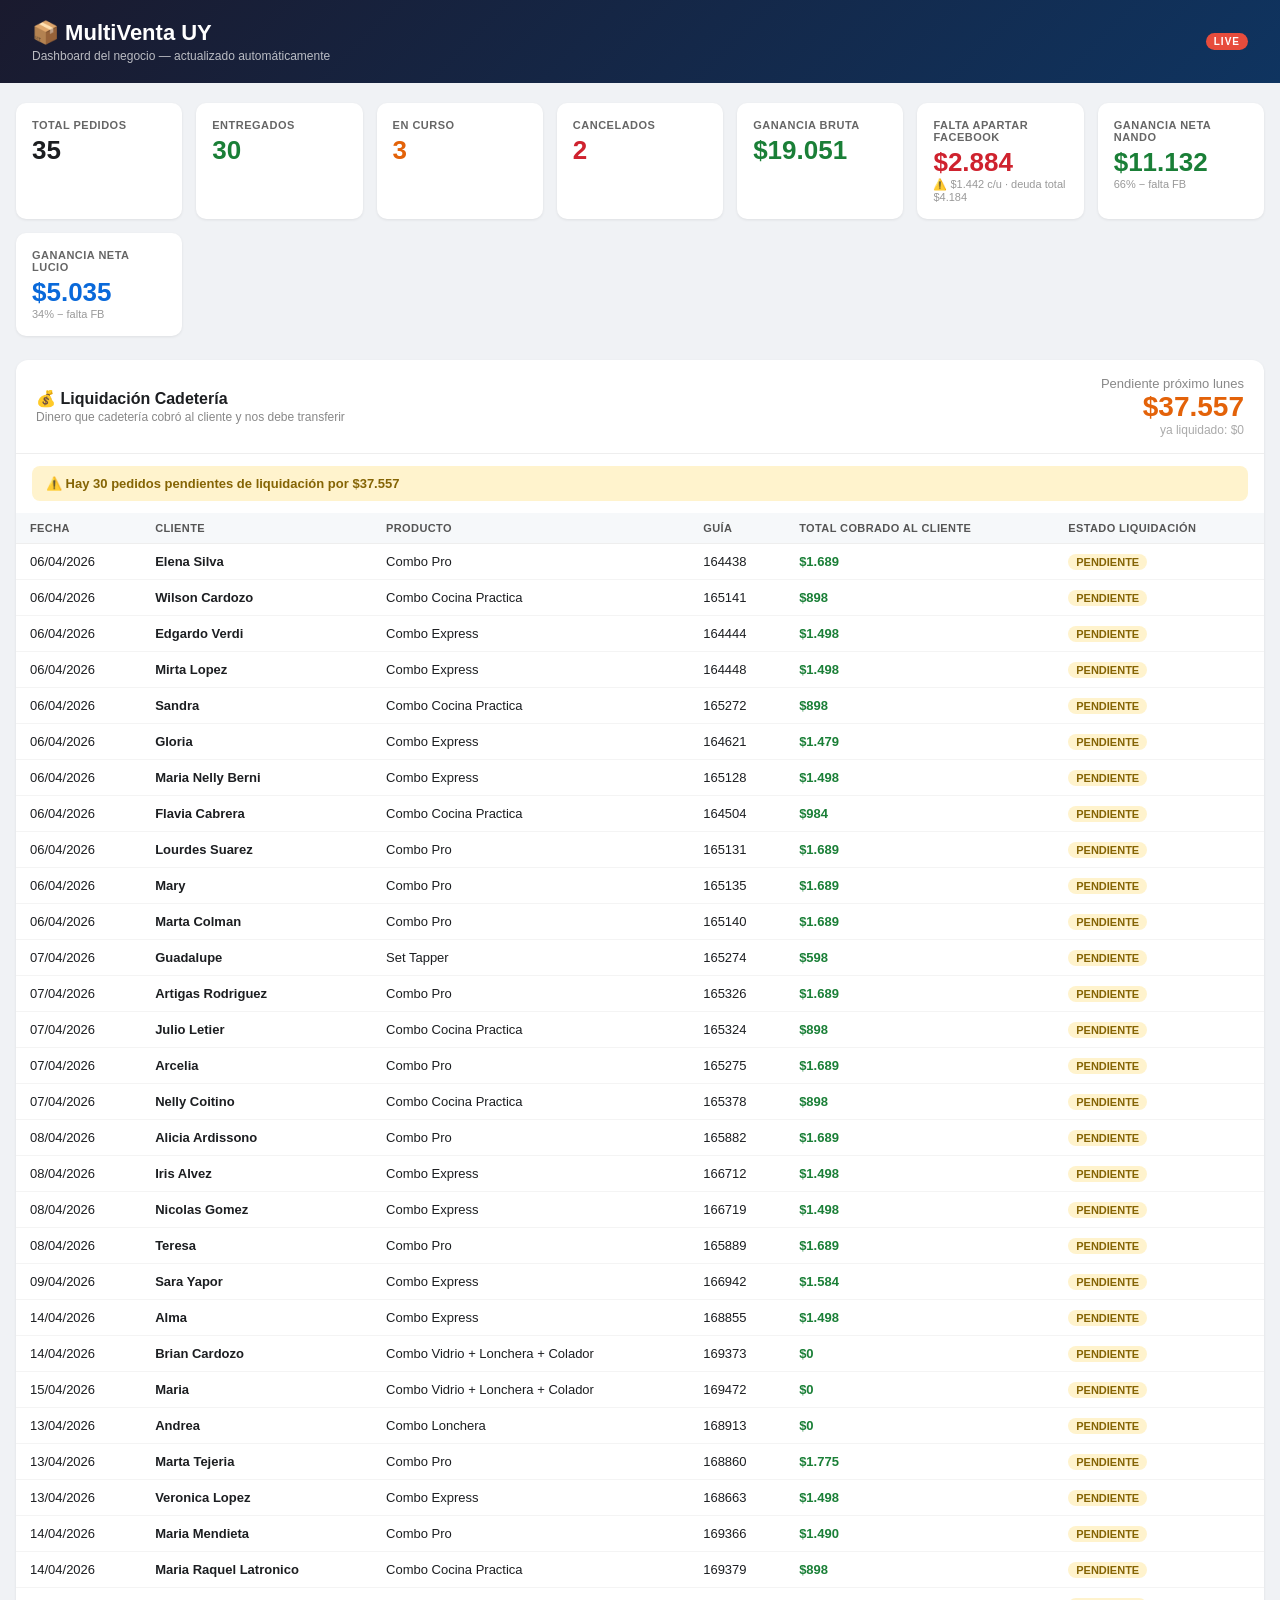
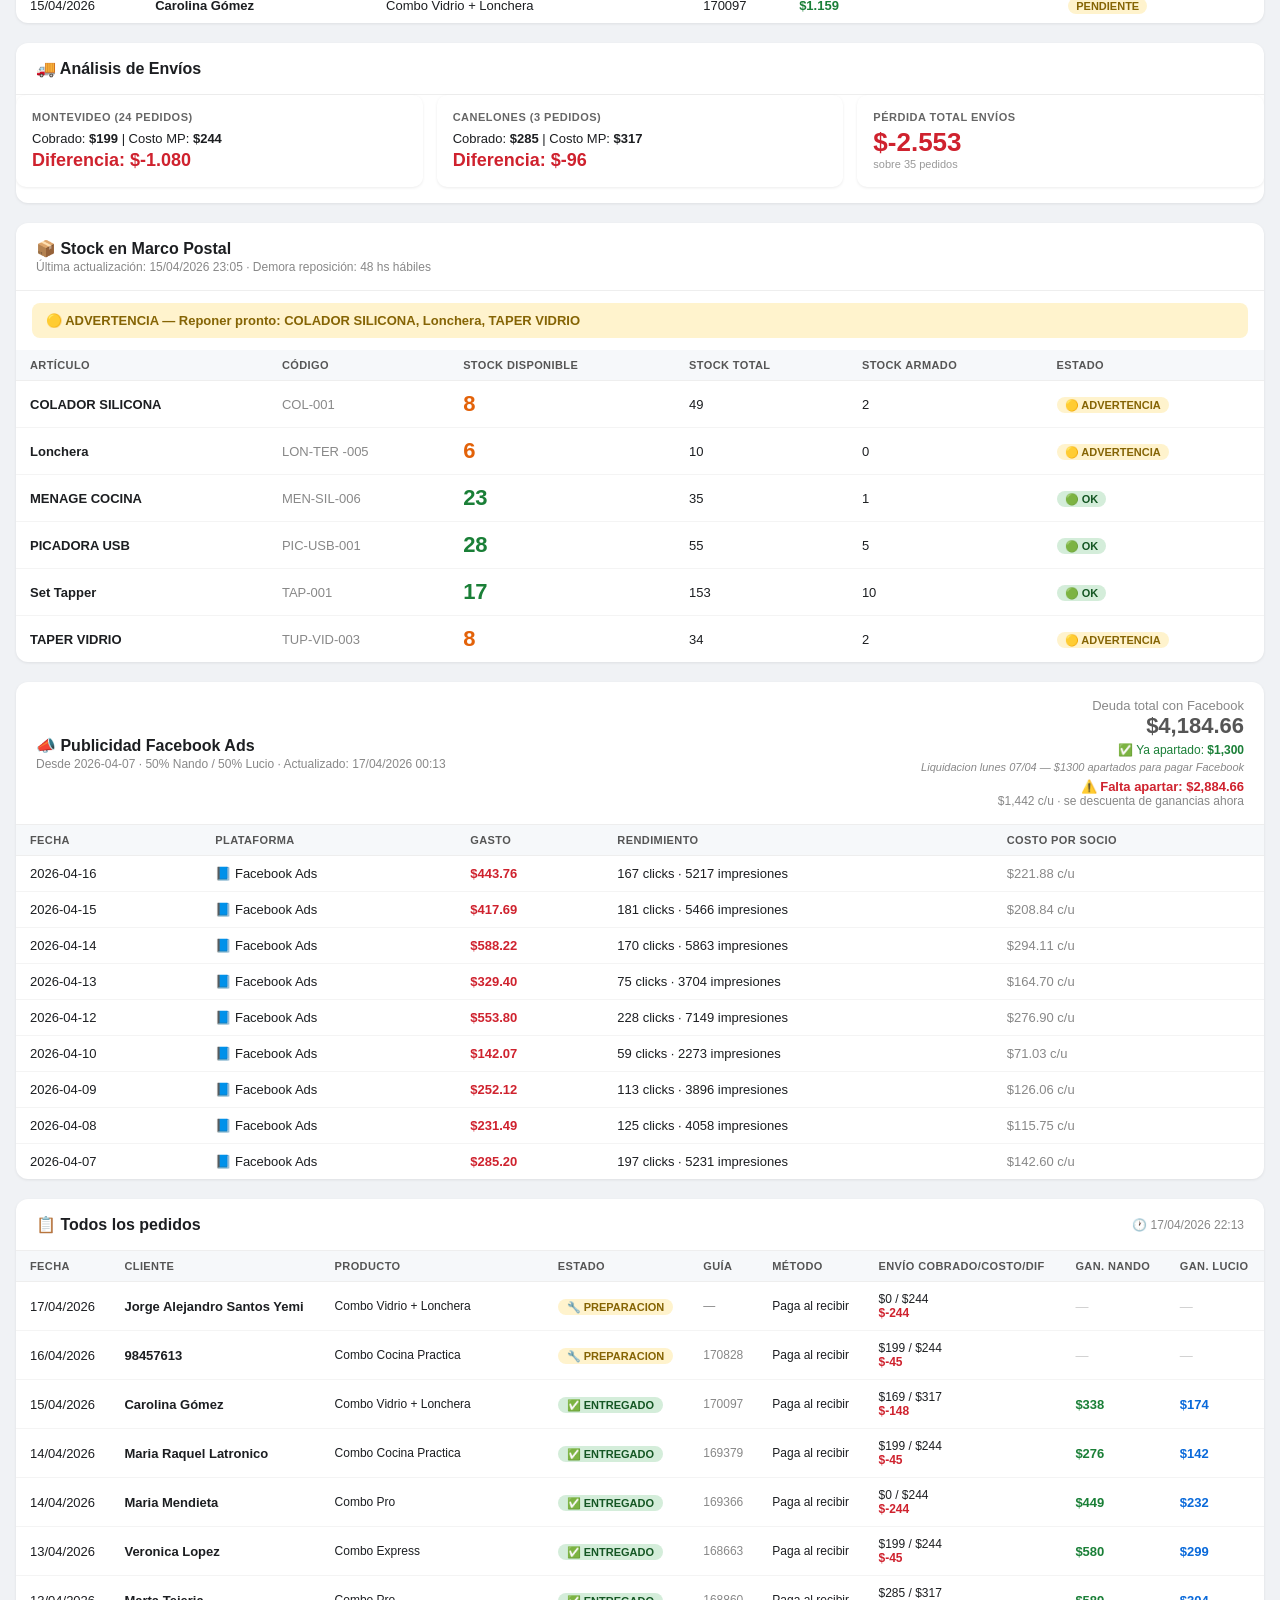
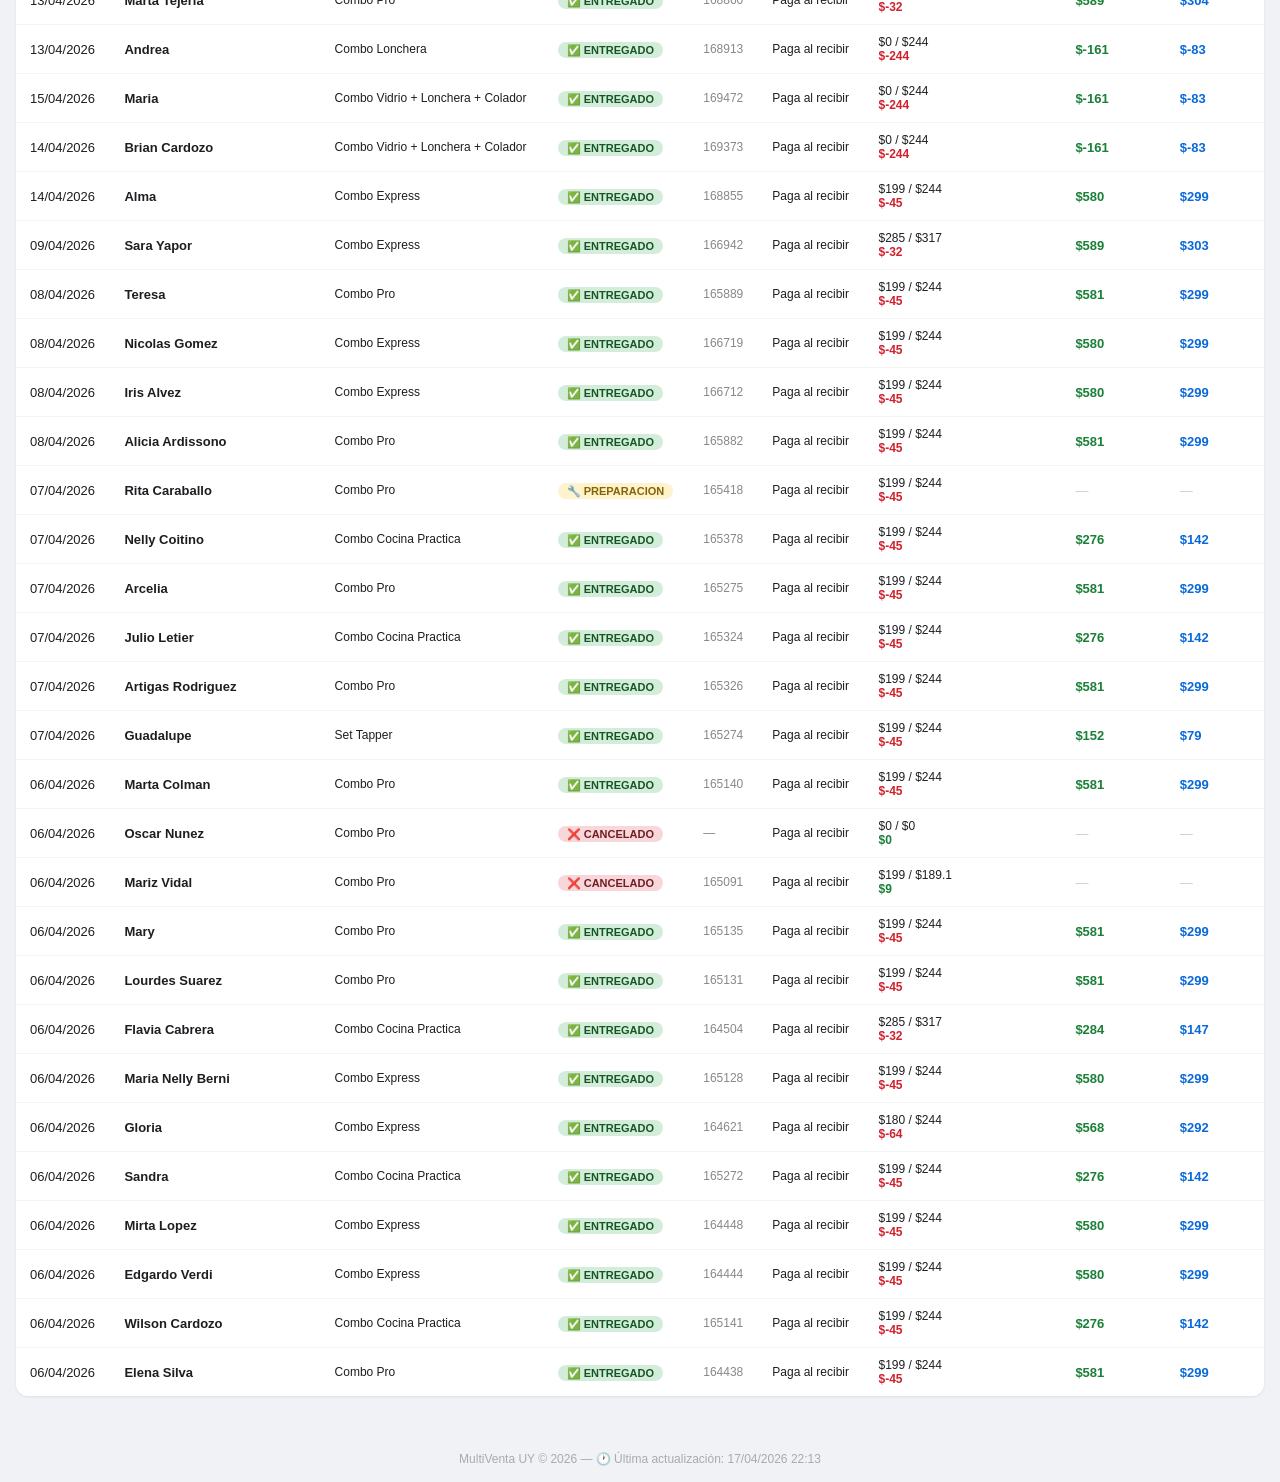
==== commit e30100db: "Dashboard 17/04/2026 22:13" ====
--- a/index.html
+++ b/index.html
@@ -45,9 +45,9 @@
 <div class="container">
   
     <div class="cards">
-      <div class="card"><div class="label">Total pedidos</div><div class="valor">34</div></div>
+      <div class="card"><div class="label">Total pedidos</div><div class="valor">35</div></div>
       <div class="card verde"><div class="label">Entregados</div><div class="valor">30</div></div>
-      <div class="card naranja"><div class="label">En curso</div><div class="valor">2</div></div>
+      <div class="card naranja"><div class="label">En curso</div><div class="valor">3</div></div>
       <div class="card rojo"><div class="label">Cancelados</div><div class="valor">2</div></div>
       <div class="card"><div class="label">Ganancia bruta</div><div class="valor" style="color:#1a7f37">$19.051</div></div>
       <div class="card rojo"><div class="label">Falta apartar Facebook</div><div class="valor">$2.884</div><div class="sub">⚠️ $1.442 c/u · deuda total $4.184</div></div>
@@ -236,8 +236,8 @@
           <div style="color:#cf222e;font-weight:700;font-size:18px;margin-top:4px">Diferencia: $-96</div>
         </div>
         <div class="card rojo"><div class="label">Pérdida total envíos</div>
-          <div class="valor">$-2.309</div>
-          <div class="sub">sobre 34 pedidos</div>
+          <div class="valor">$-2.553</div>
+          <div class="sub">sobre 35 pedidos</div>
         </div>
       </div>
     </div>
@@ -291,7 +291,7 @@
   
     <div class="section">
       <div class="section-header">
-        <div><h2>📣 Publicidad Facebook Ads</h2><p class="sub-desc">Desde 2026-04-07 · 50% Nando / 50% Lucio · Actualizado: 15/04/2026 22:39</p></div>
+        <div><h2>📣 Publicidad Facebook Ads</h2><p class="sub-desc">Desde 2026-04-07 · 50% Nando / 50% Lucio · Actualizado: 17/04/2026 00:13</p></div>
         <div style="text-align:right">
           <div style="font-size:13px;color:#888">Deuda total con Facebook</div>
           <div style="font-size:22px;font-weight:800;color:#555">$4,184.66</div>
@@ -304,6 +304,12 @@
       <div style="overflow-x:auto"><table>
         <thead><tr><th>Fecha</th><th>Plataforma</th><th>Gasto</th><th>Rendimiento</th><th>Costo por socio</th></tr></thead>
         <tbody><tr>
+          <td>2026-04-16</td>
+          <td>📘 Facebook Ads</td>
+          <td style="color:#cf222e;font-weight:700">$443.76</td>
+          <td>167 clicks · 5217 impresiones</td>
+          <td style="color:#888">$221.88 c/u</td>
+        </tr><tr>
           <td>2026-04-15</td>
           <td>📘 Facebook Ads</td>
           <td style="color:#cf222e;font-weight:700">$417.69</td>
@@ -356,15 +362,25 @@
     </div>
   
     <div class="section">
-      <div class="section-header"><h2>📋 Todos los pedidos</h2><span class="update">🕐 16/04/2026 16:13</span></div>
+      <div class="section-header"><h2>📋 Todos los pedidos</h2><span class="update">🕐 17/04/2026 22:13</span></div>
       <div style="overflow-x:auto"><table>
         <thead><tr><th>Fecha</th><th>Cliente</th><th>Producto</th><th>Estado</th><th>Guía</th><th>Método</th><th>Envío cobrado/costo/dif</th><th>Gan. Nando</th><th>Gan. Lucio</th></tr></thead>
         <tbody><tr>
+          <td>17/04/2026</td>
+          <td><strong>Jorge Alejandro Santos Yemi</strong></td>
+          <td style="font-size:12px">Combo Vidrio + Lonchera</td>
+          <td><span style="background:#fff3cd;color:#856404;padding:2px 9px;border-radius:10px;font-size:11px;font-weight:700;white-space:nowrap">🔧 PREPARACION</span></td>
+          <td style="color:#888;font-size:12px">—</td>
+          <td style="font-size:12px">Paga al recibir</td>
+          <td style="font-size:12px">$0 / $244<br><span style="color:#cf222e;font-weight:700">$-244</span></td>
+          <td><span style="color:#ccc">—</span></td>
+          <td><span style="color:#ccc">—</span></td>
+        </tr><tr>
           <td>16/04/2026</td>
-          <td><strong>098457613</strong></td>
+          <td><strong>98457613</strong></td>
           <td style="font-size:12px">Combo Cocina Practica</td>
           <td><span style="background:#fff3cd;color:#856404;padding:2px 9px;border-radius:10px;font-size:11px;font-weight:700;white-space:nowrap">🔧 PREPARACION</span></td>
-          <td style="color:#888;font-size:12px">—</td>
+          <td style="color:#888;font-size:12px">170828</td>
           <td style="font-size:12px">Paga al recibir</td>
           <td style="font-size:12px">$199 / $244<br><span style="color:#cf222e;font-weight:700">$-45</span></td>
           <td><span style="color:#ccc">—</span></td>
@@ -703,6 +719,6 @@
       </table></div>
     </div>
 </div>
-<div class="footer">MultiVenta UY © 2026 — 🕐 Última actualización: 16/04/2026 16:13</div>
+<div class="footer">MultiVenta UY © 2026 — 🕐 Última actualización: 17/04/2026 22:13</div>
 </body>
 </html>
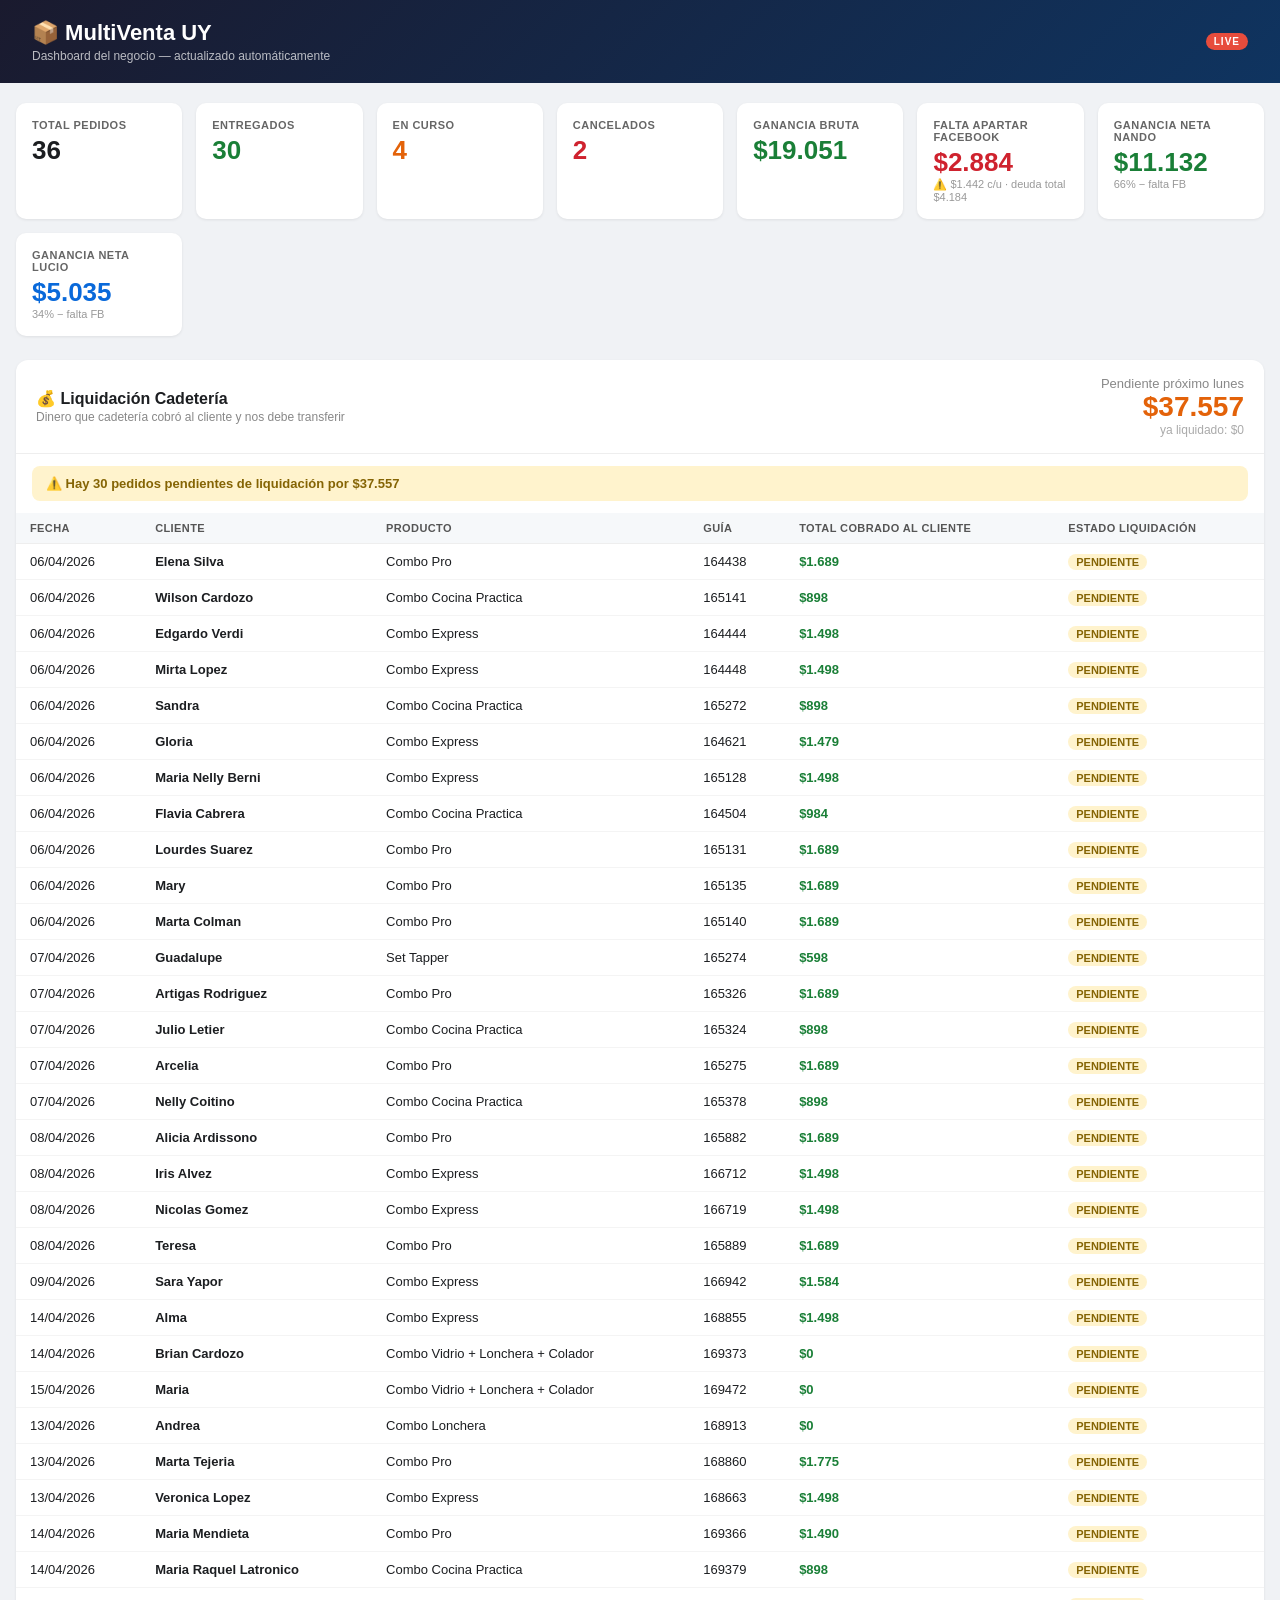
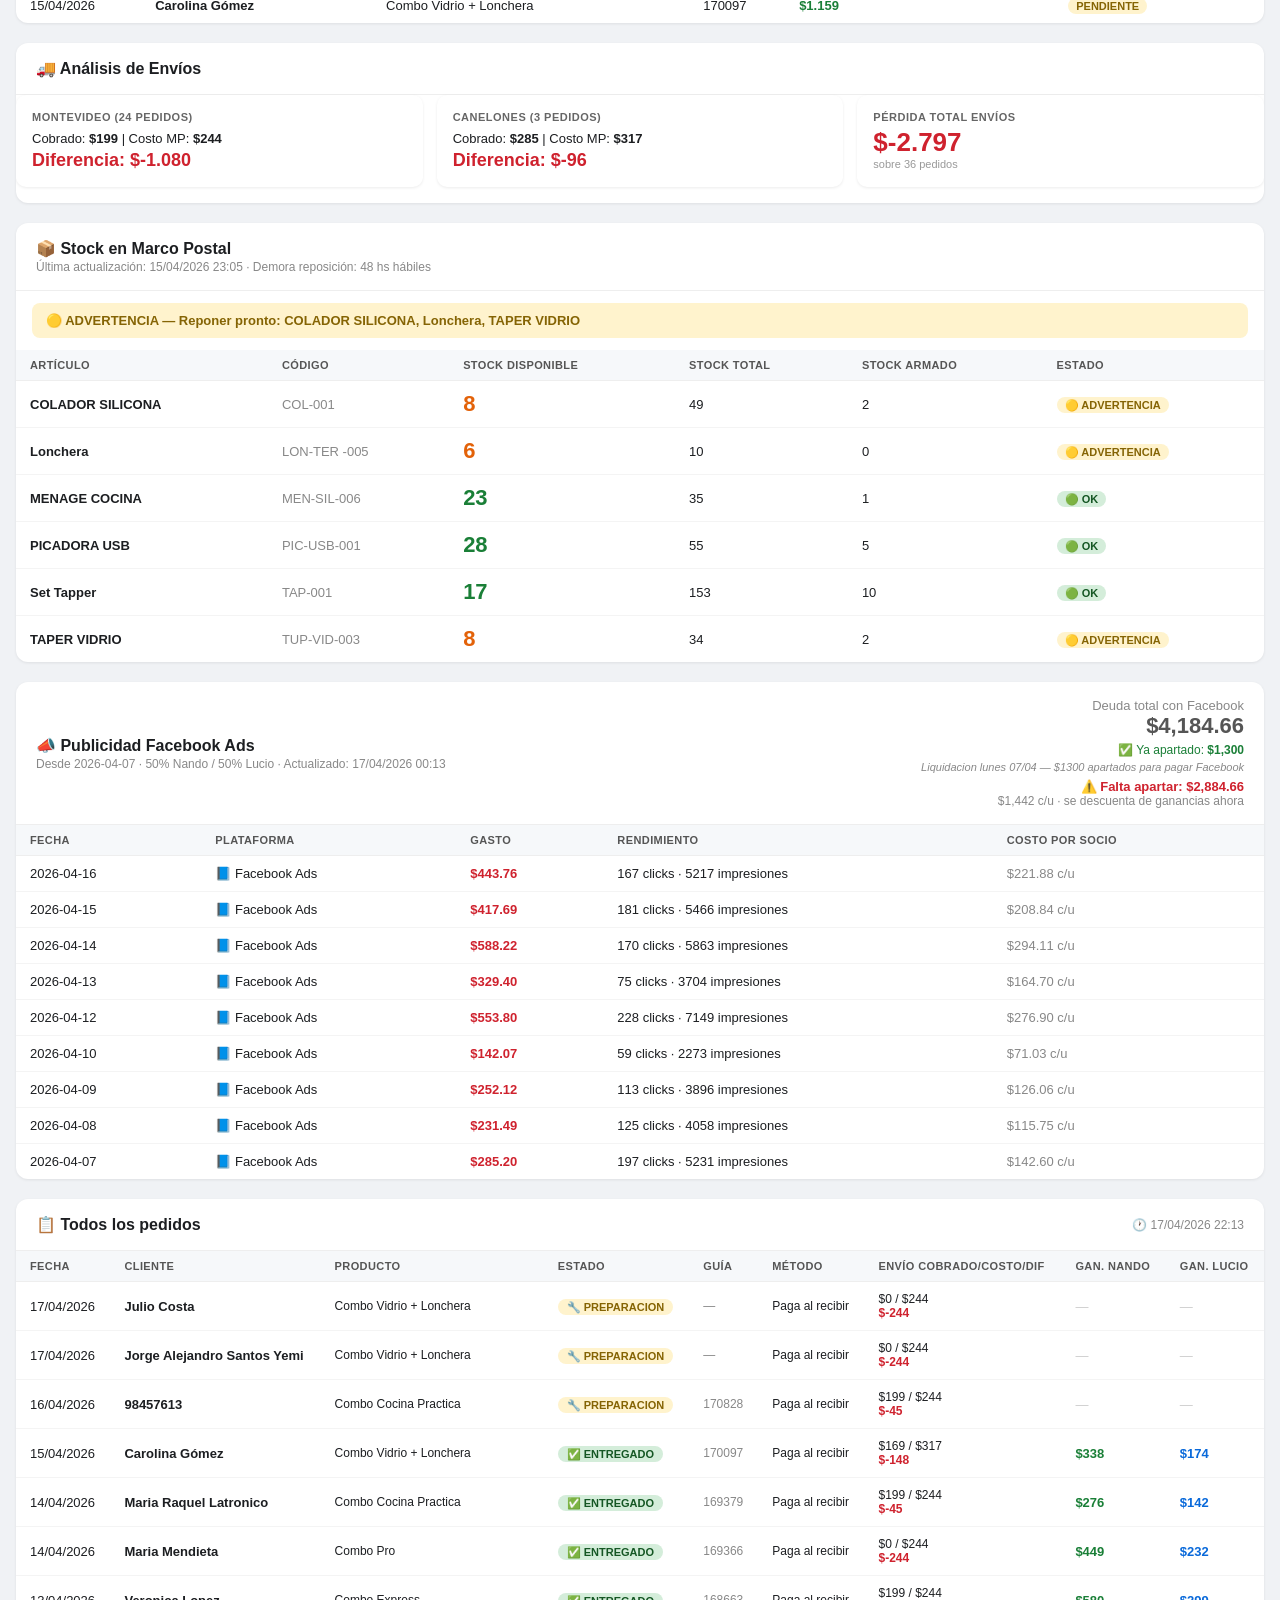
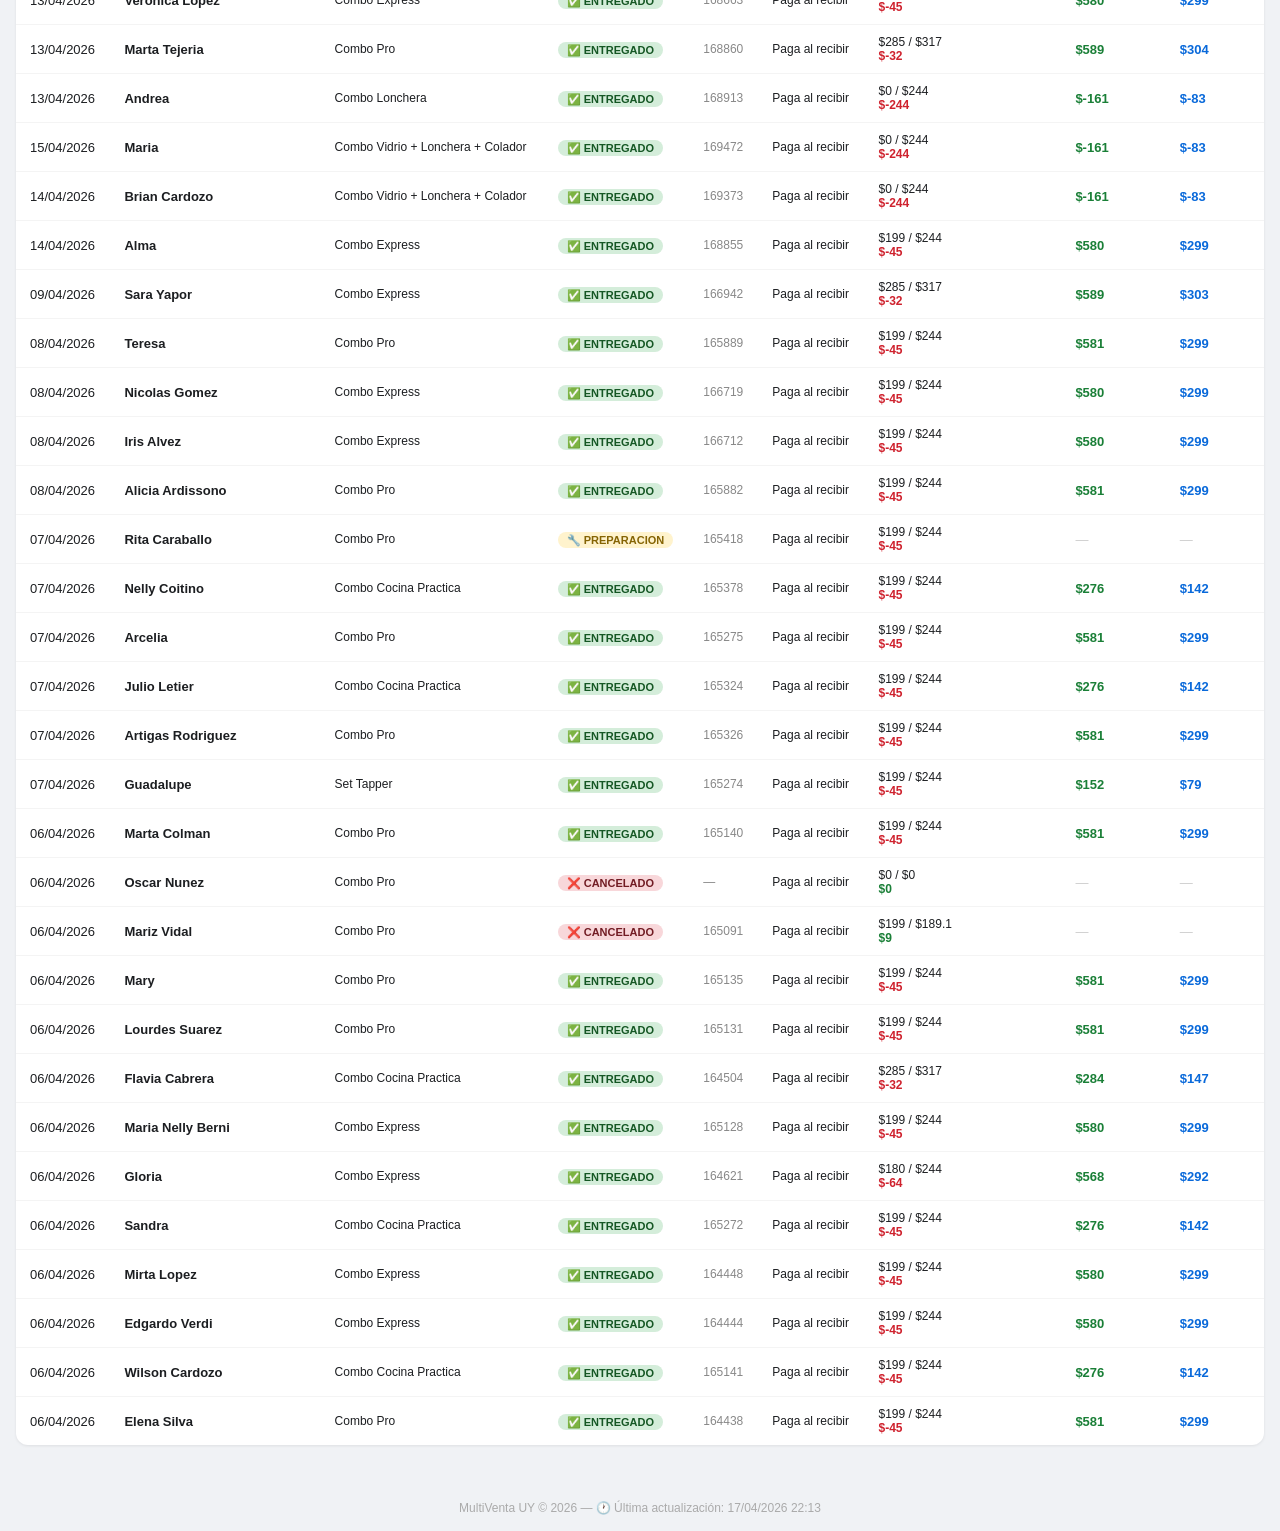
==== commit 954b8944: "Dashboard 17/04/2026 22:13" ====
--- a/index.html
+++ b/index.html
@@ -45,9 +45,9 @@
 <div class="container">
   
     <div class="cards">
-      <div class="card"><div class="label">Total pedidos</div><div class="valor">35</div></div>
+      <div class="card"><div class="label">Total pedidos</div><div class="valor">36</div></div>
       <div class="card verde"><div class="label">Entregados</div><div class="valor">30</div></div>
-      <div class="card naranja"><div class="label">En curso</div><div class="valor">3</div></div>
+      <div class="card naranja"><div class="label">En curso</div><div class="valor">4</div></div>
       <div class="card rojo"><div class="label">Cancelados</div><div class="valor">2</div></div>
       <div class="card"><div class="label">Ganancia bruta</div><div class="valor" style="color:#1a7f37">$19.051</div></div>
       <div class="card rojo"><div class="label">Falta apartar Facebook</div><div class="valor">$2.884</div><div class="sub">⚠️ $1.442 c/u · deuda total $4.184</div></div>
@@ -236,8 +236,8 @@
           <div style="color:#cf222e;font-weight:700;font-size:18px;margin-top:4px">Diferencia: $-96</div>
         </div>
         <div class="card rojo"><div class="label">Pérdida total envíos</div>
-          <div class="valor">$-2.553</div>
-          <div class="sub">sobre 35 pedidos</div>
+          <div class="valor">$-2.797</div>
+          <div class="sub">sobre 36 pedidos</div>
         </div>
       </div>
     </div>
@@ -367,6 +367,16 @@
         <thead><tr><th>Fecha</th><th>Cliente</th><th>Producto</th><th>Estado</th><th>Guía</th><th>Método</th><th>Envío cobrado/costo/dif</th><th>Gan. Nando</th><th>Gan. Lucio</th></tr></thead>
         <tbody><tr>
           <td>17/04/2026</td>
+          <td><strong>Julio Costa</strong></td>
+          <td style="font-size:12px">Combo Vidrio + Lonchera</td>
+          <td><span style="background:#fff3cd;color:#856404;padding:2px 9px;border-radius:10px;font-size:11px;font-weight:700;white-space:nowrap">🔧 PREPARACION</span></td>
+          <td style="color:#888;font-size:12px">—</td>
+          <td style="font-size:12px">Paga al recibir</td>
+          <td style="font-size:12px">$0 / $244<br><span style="color:#cf222e;font-weight:700">$-244</span></td>
+          <td><span style="color:#ccc">—</span></td>
+          <td><span style="color:#ccc">—</span></td>
+        </tr><tr>
+          <td>17/04/2026</td>
           <td><strong>Jorge Alejandro Santos Yemi</strong></td>
           <td style="font-size:12px">Combo Vidrio + Lonchera</td>
           <td><span style="background:#fff3cd;color:#856404;padding:2px 9px;border-radius:10px;font-size:11px;font-weight:700;white-space:nowrap">🔧 PREPARACION</span></td>
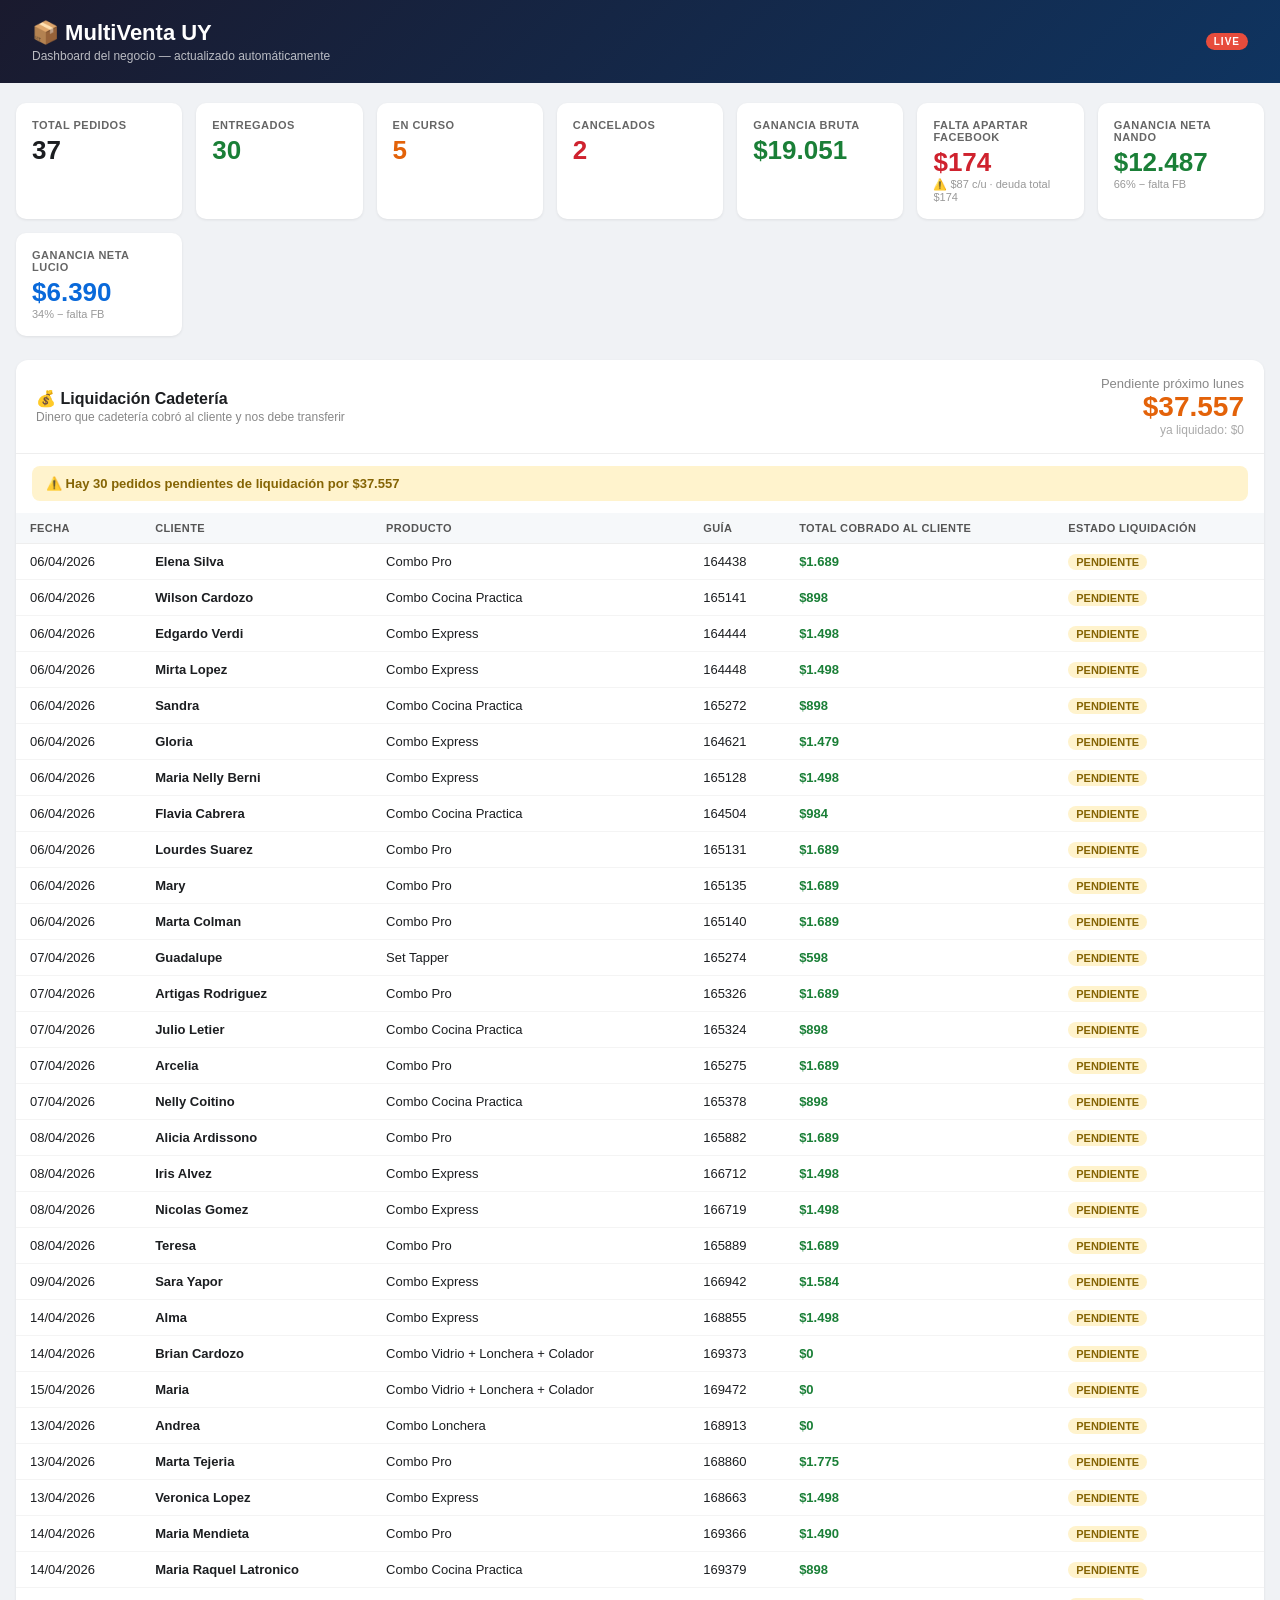
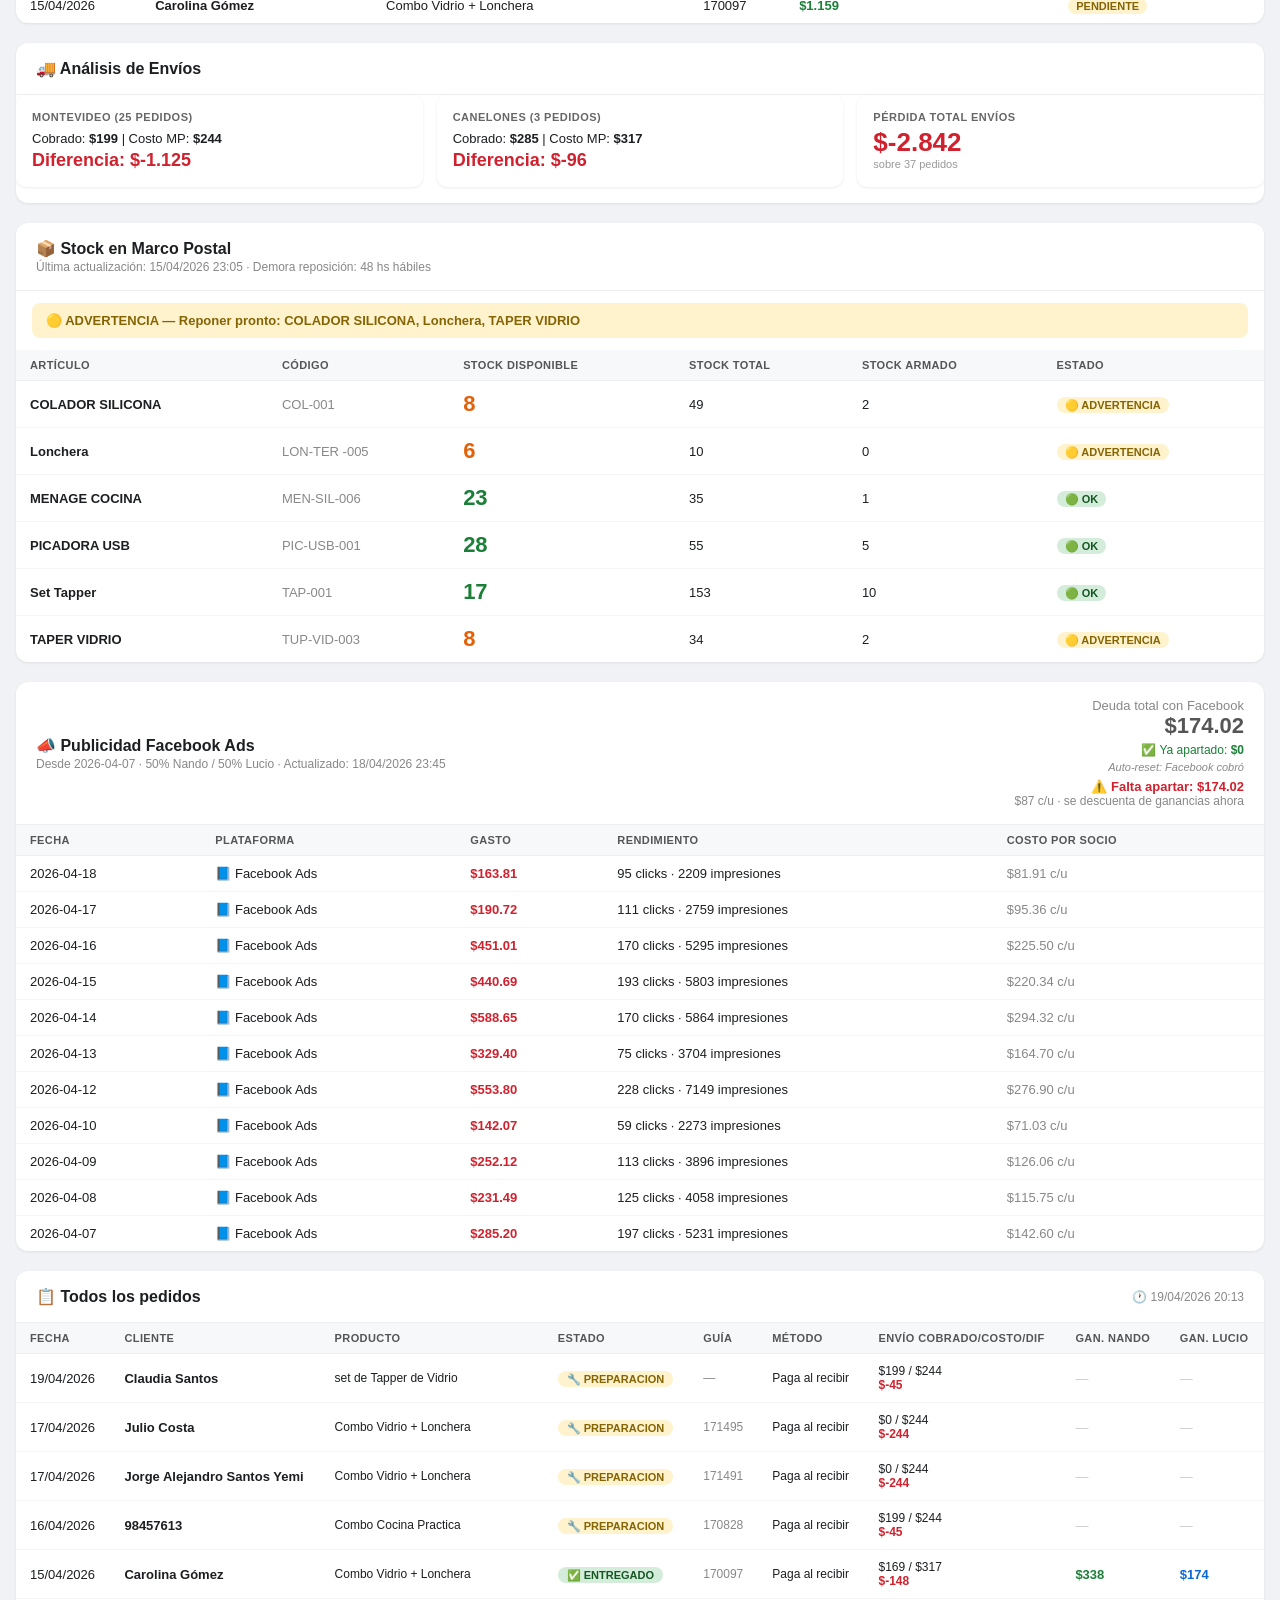
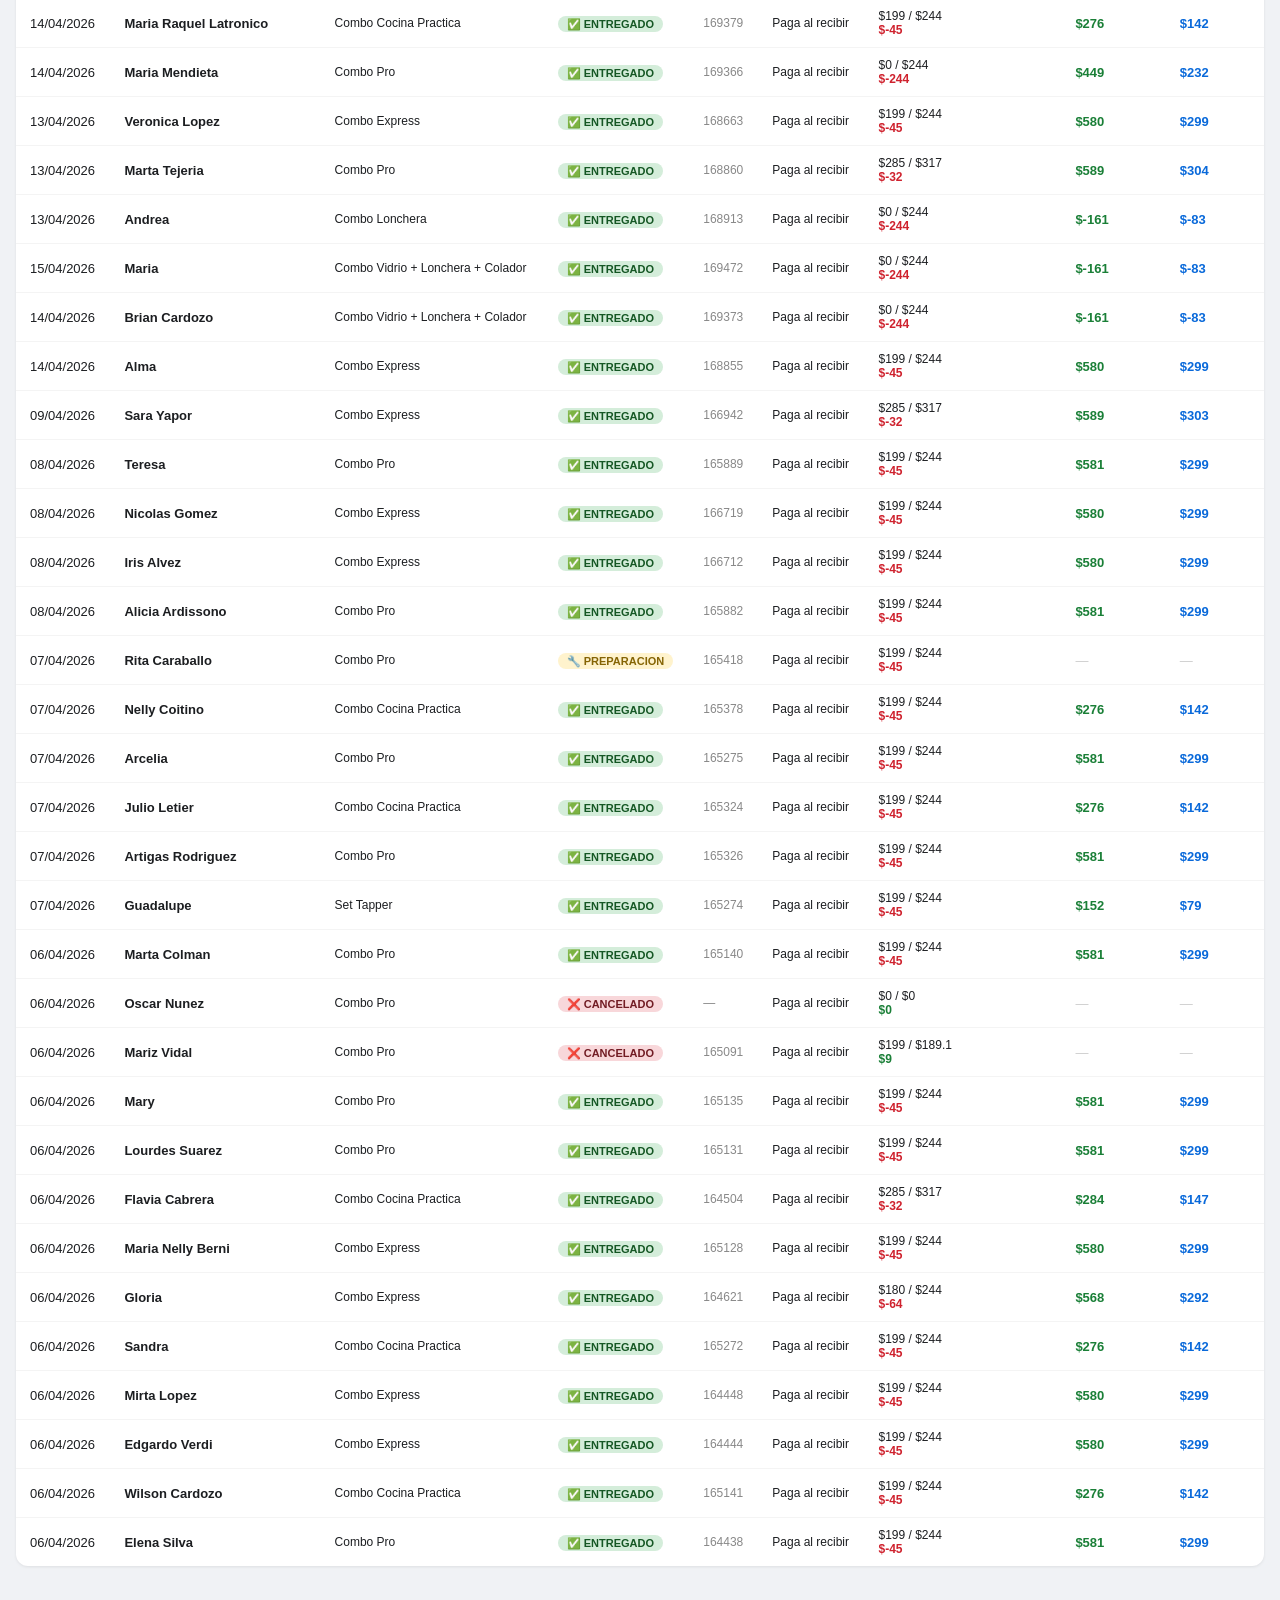
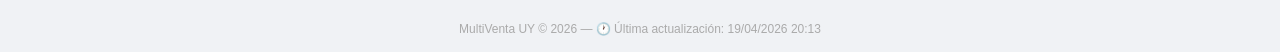
==== commit 09b0483f: "Dashboard 19/04/2026 20:13" ====
--- a/index.html
+++ b/index.html
@@ -45,14 +45,14 @@
 <div class="container">
   
     <div class="cards">
-      <div class="card"><div class="label">Total pedidos</div><div class="valor">36</div></div>
+      <div class="card"><div class="label">Total pedidos</div><div class="valor">37</div></div>
       <div class="card verde"><div class="label">Entregados</div><div class="valor">30</div></div>
-      <div class="card naranja"><div class="label">En curso</div><div class="valor">4</div></div>
+      <div class="card naranja"><div class="label">En curso</div><div class="valor">5</div></div>
       <div class="card rojo"><div class="label">Cancelados</div><div class="valor">2</div></div>
       <div class="card"><div class="label">Ganancia bruta</div><div class="valor" style="color:#1a7f37">$19.051</div></div>
-      <div class="card rojo"><div class="label">Falta apartar Facebook</div><div class="valor">$2.884</div><div class="sub">⚠️ $1.442 c/u · deuda total $4.184</div></div>
-      <div class="card verde"><div class="label">Ganancia NETA Nando</div><div class="valor">$11.132</div><div class="sub">66% − falta FB</div></div>
-      <div class="card azul"><div class="label">Ganancia NETA Lucio</div><div class="valor">$5.035</div><div class="sub">34% − falta FB</div></div>
+      <div class="card rojo"><div class="label">Falta apartar Facebook</div><div class="valor">$174</div><div class="sub">⚠️ $87 c/u · deuda total $174</div></div>
+      <div class="card verde"><div class="label">Ganancia NETA Nando</div><div class="valor">$12.487</div><div class="sub">66% − falta FB</div></div>
+      <div class="card azul"><div class="label">Ganancia NETA Lucio</div><div class="valor">$6.390</div><div class="sub">34% − falta FB</div></div>
     </div>
   
     <div class="section">
@@ -227,17 +227,17 @@
     <div class="section">
       <div class="section-header"><h2>🚚 Análisis de Envíos</h2></div>
       <div class="cards" style="margin:0 0 16px 0">
-        <div class="card"><div class="label">Montevideo (24 pedidos)</div>
+        <div class="card"><div class="label">Montevideo (25 pedidos)</div>
           <div style="font-size:13px;margin-top:8px">Cobrado: <strong>$199</strong> | Costo MP: <strong>$244</strong></div>
-          <div style="color:#cf222e;font-weight:700;font-size:18px;margin-top:4px">Diferencia: $-1.080</div>
+          <div style="color:#cf222e;font-weight:700;font-size:18px;margin-top:4px">Diferencia: $-1.125</div>
         </div>
         <div class="card"><div class="label">Canelones (3 pedidos)</div>
           <div style="font-size:13px;margin-top:8px">Cobrado: <strong>$285</strong> | Costo MP: <strong>$317</strong></div>
           <div style="color:#cf222e;font-weight:700;font-size:18px;margin-top:4px">Diferencia: $-96</div>
         </div>
         <div class="card rojo"><div class="label">Pérdida total envíos</div>
-          <div class="valor">$-2.797</div>
-          <div class="sub">sobre 36 pedidos</div>
+          <div class="valor">$-2.842</div>
+          <div class="sub">sobre 37 pedidos</div>
         </div>
       </div>
     </div>
@@ -291,36 +291,48 @@
   
     <div class="section">
       <div class="section-header">
-        <div><h2>📣 Publicidad Facebook Ads</h2><p class="sub-desc">Desde 2026-04-07 · 50% Nando / 50% Lucio · Actualizado: 17/04/2026 00:13</p></div>
+        <div><h2>📣 Publicidad Facebook Ads</h2><p class="sub-desc">Desde 2026-04-07 · 50% Nando / 50% Lucio · Actualizado: 18/04/2026 23:45</p></div>
         <div style="text-align:right">
           <div style="font-size:13px;color:#888">Deuda total con Facebook</div>
-          <div style="font-size:22px;font-weight:800;color:#555">$4,184.66</div>
-          <div style="font-size:12px;color:#1a7f37;margin-top:4px">✅ Ya apartado: <strong>$1,300</strong></div>
-          <div style="font-size:11px;color:#888;margin-top:4px;font-style:italic">Liquidacion lunes 07/04 — $1300 apartados para pagar Facebook</div>
-          <div style="font-size:13px;color:#cf222e;font-weight:700;margin-top:6px">⚠️ Falta apartar: $2,884.66</div>
-          <div style="font-size:12px;color:#888">$1,442 c/u · se descuenta de ganancias ahora</div>
+          <div style="font-size:22px;font-weight:800;color:#555">$174.02</div>
+          <div style="font-size:12px;color:#1a7f37;margin-top:4px">✅ Ya apartado: <strong>$0</strong></div>
+          <div style="font-size:11px;color:#888;margin-top:4px;font-style:italic">Auto-reset: Facebook cobró</div>
+          <div style="font-size:13px;color:#cf222e;font-weight:700;margin-top:6px">⚠️ Falta apartar: $174.02</div>
+          <div style="font-size:12px;color:#888">$87 c/u · se descuenta de ganancias ahora</div>
         </div>
       </div>
       <div style="overflow-x:auto"><table>
         <thead><tr><th>Fecha</th><th>Plataforma</th><th>Gasto</th><th>Rendimiento</th><th>Costo por socio</th></tr></thead>
         <tbody><tr>
+          <td>2026-04-18</td>
+          <td>📘 Facebook Ads</td>
+          <td style="color:#cf222e;font-weight:700">$163.81</td>
+          <td>95 clicks · 2209 impresiones</td>
+          <td style="color:#888">$81.91 c/u</td>
+        </tr><tr>
+          <td>2026-04-17</td>
+          <td>📘 Facebook Ads</td>
+          <td style="color:#cf222e;font-weight:700">$190.72</td>
+          <td>111 clicks · 2759 impresiones</td>
+          <td style="color:#888">$95.36 c/u</td>
+        </tr><tr>
           <td>2026-04-16</td>
           <td>📘 Facebook Ads</td>
-          <td style="color:#cf222e;font-weight:700">$443.76</td>
-          <td>167 clicks · 5217 impresiones</td>
-          <td style="color:#888">$221.88 c/u</td>
+          <td style="color:#cf222e;font-weight:700">$451.01</td>
+          <td>170 clicks · 5295 impresiones</td>
+          <td style="color:#888">$225.50 c/u</td>
         </tr><tr>
           <td>2026-04-15</td>
           <td>📘 Facebook Ads</td>
-          <td style="color:#cf222e;font-weight:700">$417.69</td>
-          <td>181 clicks · 5466 impresiones</td>
-          <td style="color:#888">$208.84 c/u</td>
+          <td style="color:#cf222e;font-weight:700">$440.69</td>
+          <td>193 clicks · 5803 impresiones</td>
+          <td style="color:#888">$220.34 c/u</td>
         </tr><tr>
           <td>2026-04-14</td>
           <td>📘 Facebook Ads</td>
-          <td style="color:#cf222e;font-weight:700">$588.22</td>
-          <td>170 clicks · 5863 impresiones</td>
-          <td style="color:#888">$294.11 c/u</td>
+          <td style="color:#cf222e;font-weight:700">$588.65</td>
+          <td>170 clicks · 5864 impresiones</td>
+          <td style="color:#888">$294.32 c/u</td>
         </tr><tr>
           <td>2026-04-13</td>
           <td>📘 Facebook Ads</td>
@@ -362,15 +374,25 @@
     </div>
   
     <div class="section">
-      <div class="section-header"><h2>📋 Todos los pedidos</h2><span class="update">🕐 17/04/2026 22:13</span></div>
+      <div class="section-header"><h2>📋 Todos los pedidos</h2><span class="update">🕐 19/04/2026 20:13</span></div>
       <div style="overflow-x:auto"><table>
         <thead><tr><th>Fecha</th><th>Cliente</th><th>Producto</th><th>Estado</th><th>Guía</th><th>Método</th><th>Envío cobrado/costo/dif</th><th>Gan. Nando</th><th>Gan. Lucio</th></tr></thead>
         <tbody><tr>
+          <td>19/04/2026</td>
+          <td><strong>Claudia Santos</strong></td>
+          <td style="font-size:12px">set de Tapper de Vidrio</td>
+          <td><span style="background:#fff3cd;color:#856404;padding:2px 9px;border-radius:10px;font-size:11px;font-weight:700;white-space:nowrap">🔧 PREPARACION</span></td>
+          <td style="color:#888;font-size:12px">—</td>
+          <td style="font-size:12px">Paga al recibir</td>
+          <td style="font-size:12px">$199 / $244<br><span style="color:#cf222e;font-weight:700">$-45</span></td>
+          <td><span style="color:#ccc">—</span></td>
+          <td><span style="color:#ccc">—</span></td>
+        </tr><tr>
           <td>17/04/2026</td>
           <td><strong>Julio Costa</strong></td>
           <td style="font-size:12px">Combo Vidrio + Lonchera</td>
           <td><span style="background:#fff3cd;color:#856404;padding:2px 9px;border-radius:10px;font-size:11px;font-weight:700;white-space:nowrap">🔧 PREPARACION</span></td>
-          <td style="color:#888;font-size:12px">—</td>
+          <td style="color:#888;font-size:12px">171495</td>
           <td style="font-size:12px">Paga al recibir</td>
           <td style="font-size:12px">$0 / $244<br><span style="color:#cf222e;font-weight:700">$-244</span></td>
           <td><span style="color:#ccc">—</span></td>
@@ -380,7 +402,7 @@
           <td><strong>Jorge Alejandro Santos Yemi</strong></td>
           <td style="font-size:12px">Combo Vidrio + Lonchera</td>
           <td><span style="background:#fff3cd;color:#856404;padding:2px 9px;border-radius:10px;font-size:11px;font-weight:700;white-space:nowrap">🔧 PREPARACION</span></td>
-          <td style="color:#888;font-size:12px">—</td>
+          <td style="color:#888;font-size:12px">171491</td>
           <td style="font-size:12px">Paga al recibir</td>
           <td style="font-size:12px">$0 / $244<br><span style="color:#cf222e;font-weight:700">$-244</span></td>
           <td><span style="color:#ccc">—</span></td>
@@ -729,6 +751,6 @@
       </table></div>
     </div>
 </div>
-<div class="footer">MultiVenta UY © 2026 — 🕐 Última actualización: 17/04/2026 22:13</div>
+<div class="footer">MultiVenta UY © 2026 — 🕐 Última actualización: 19/04/2026 20:13</div>
 </body>
 </html>
